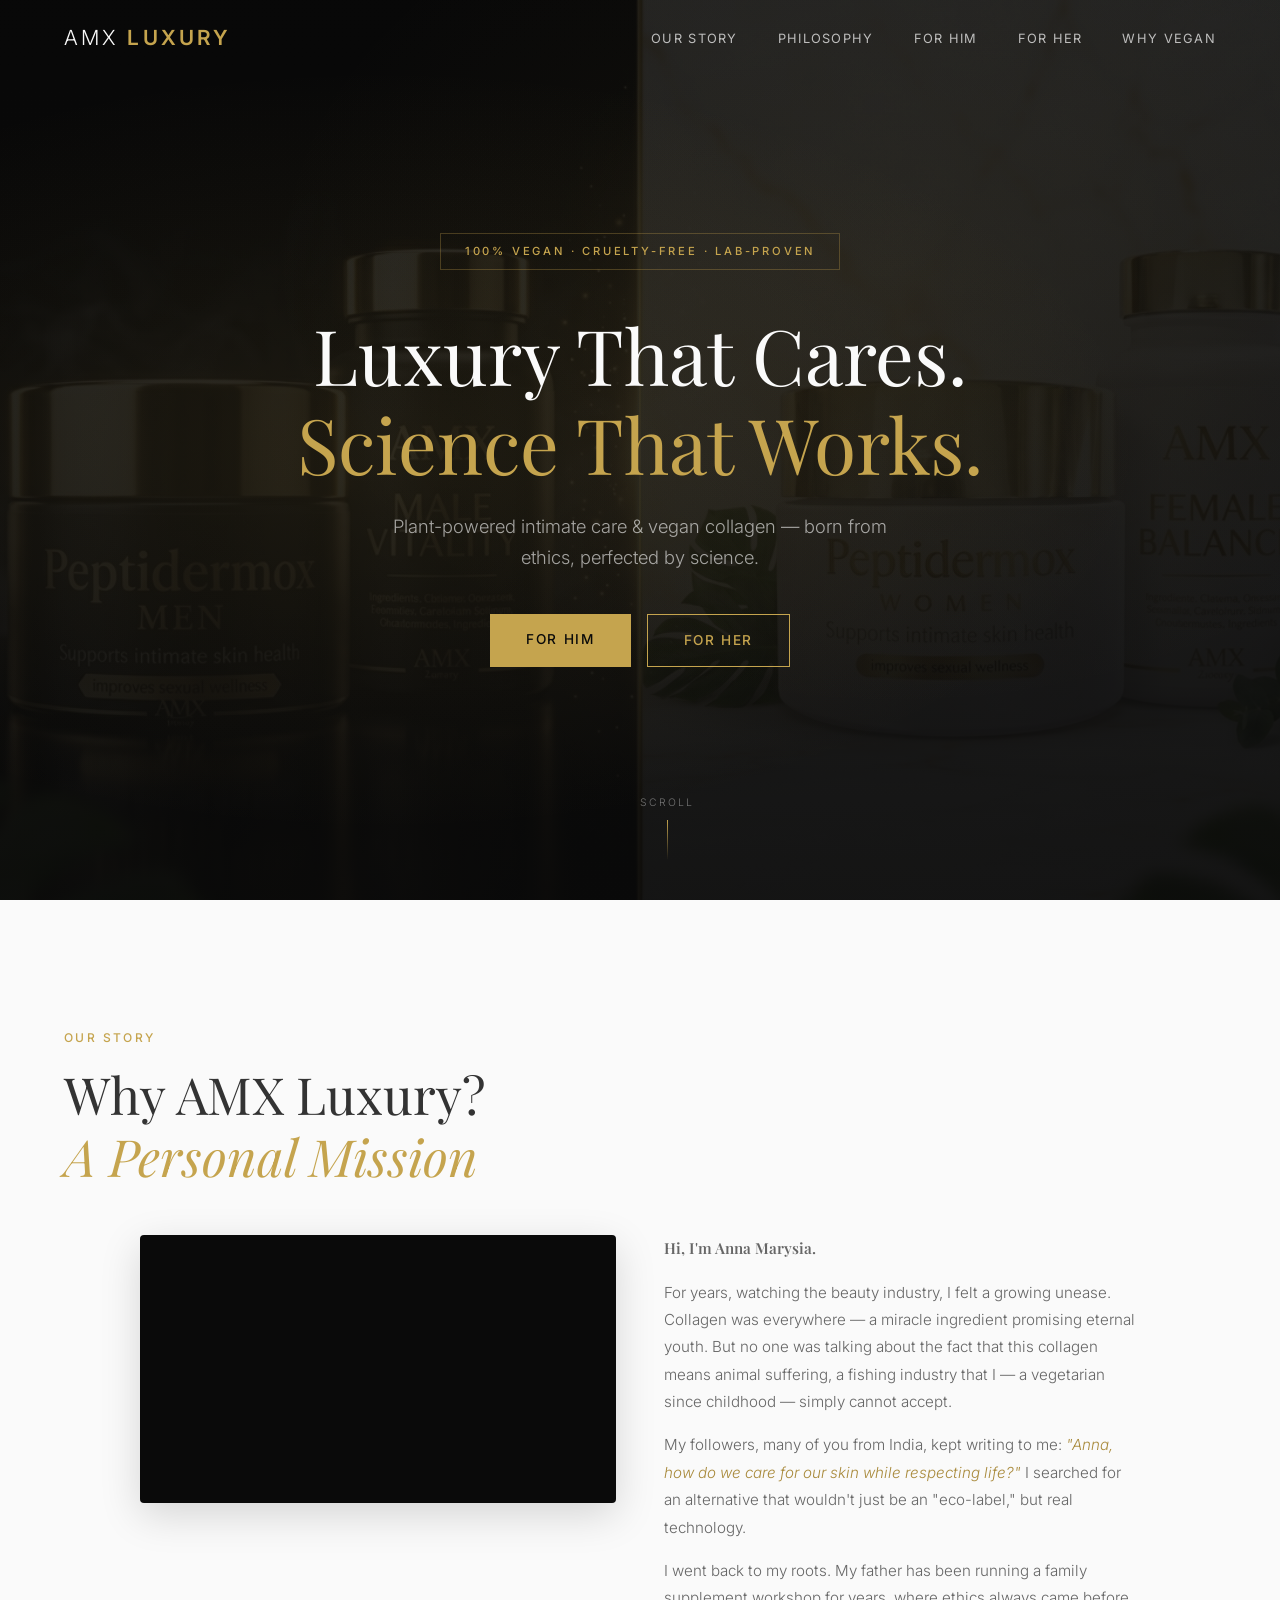
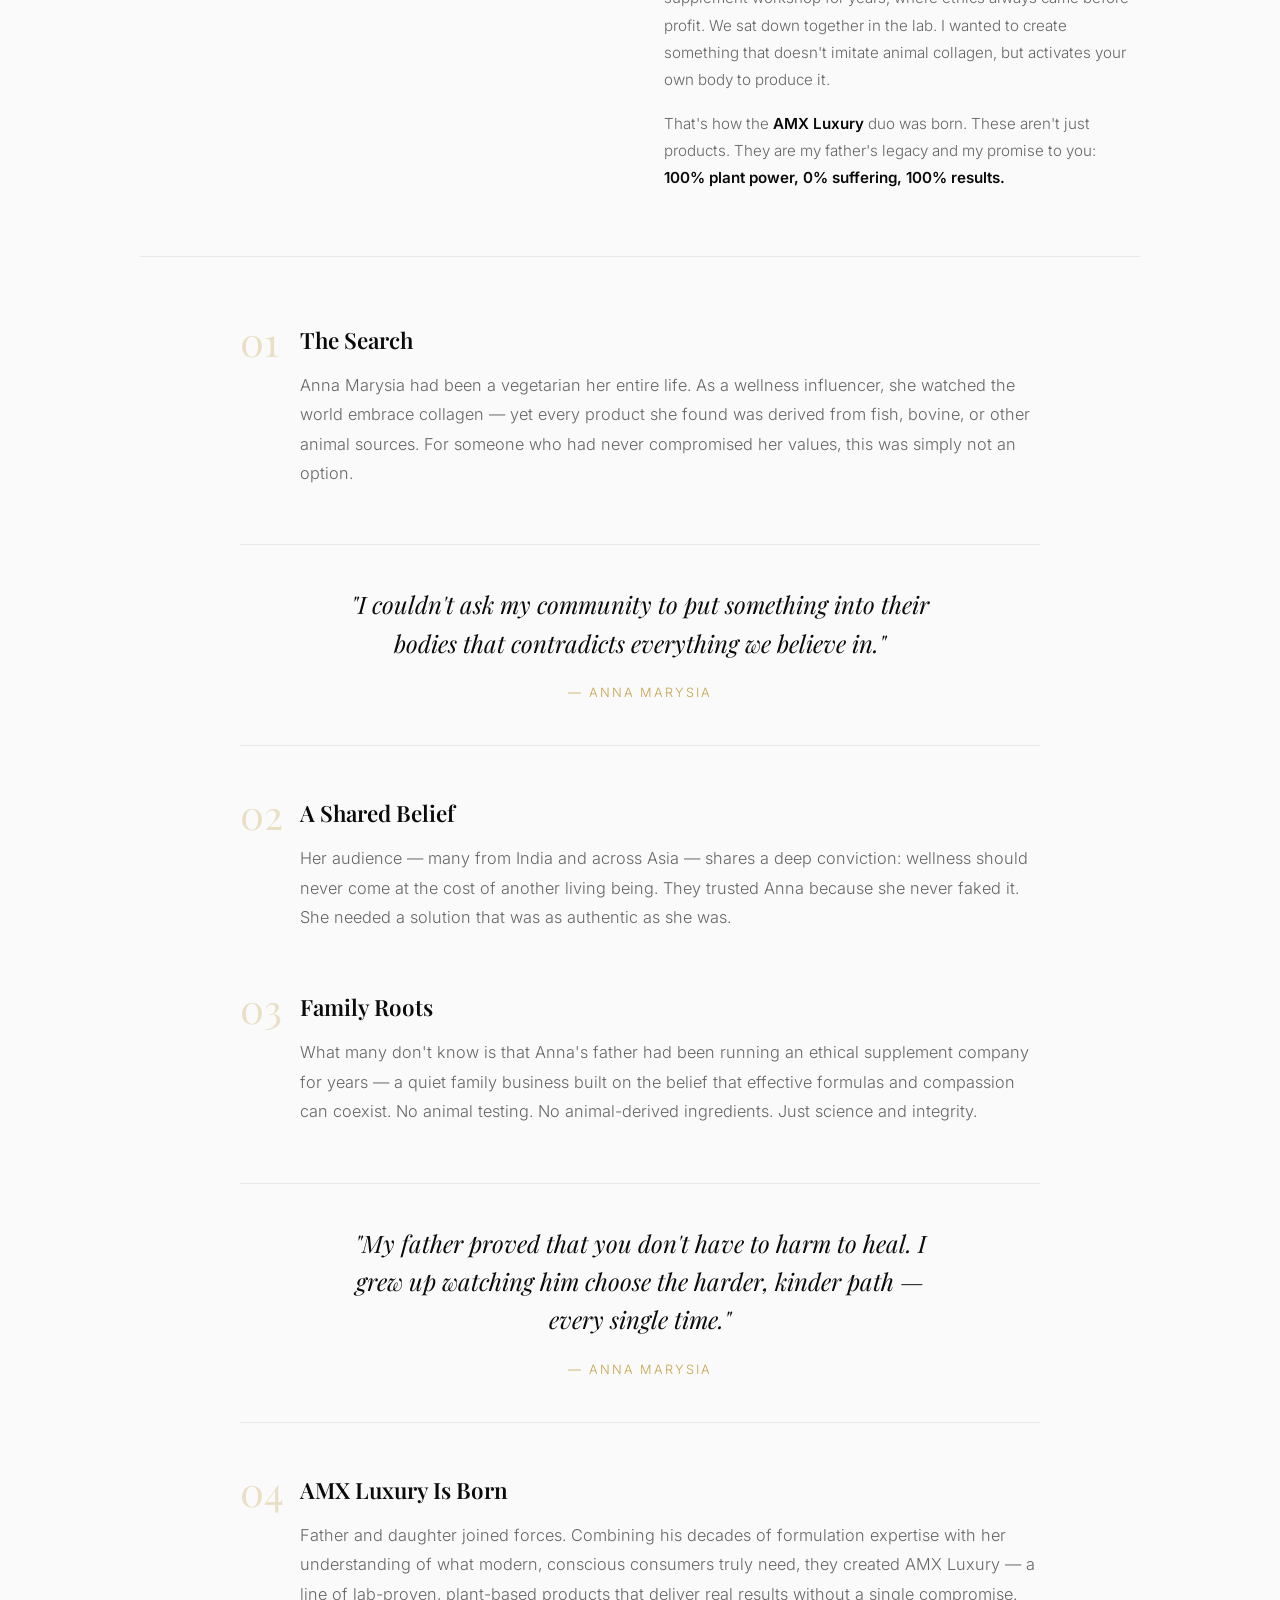
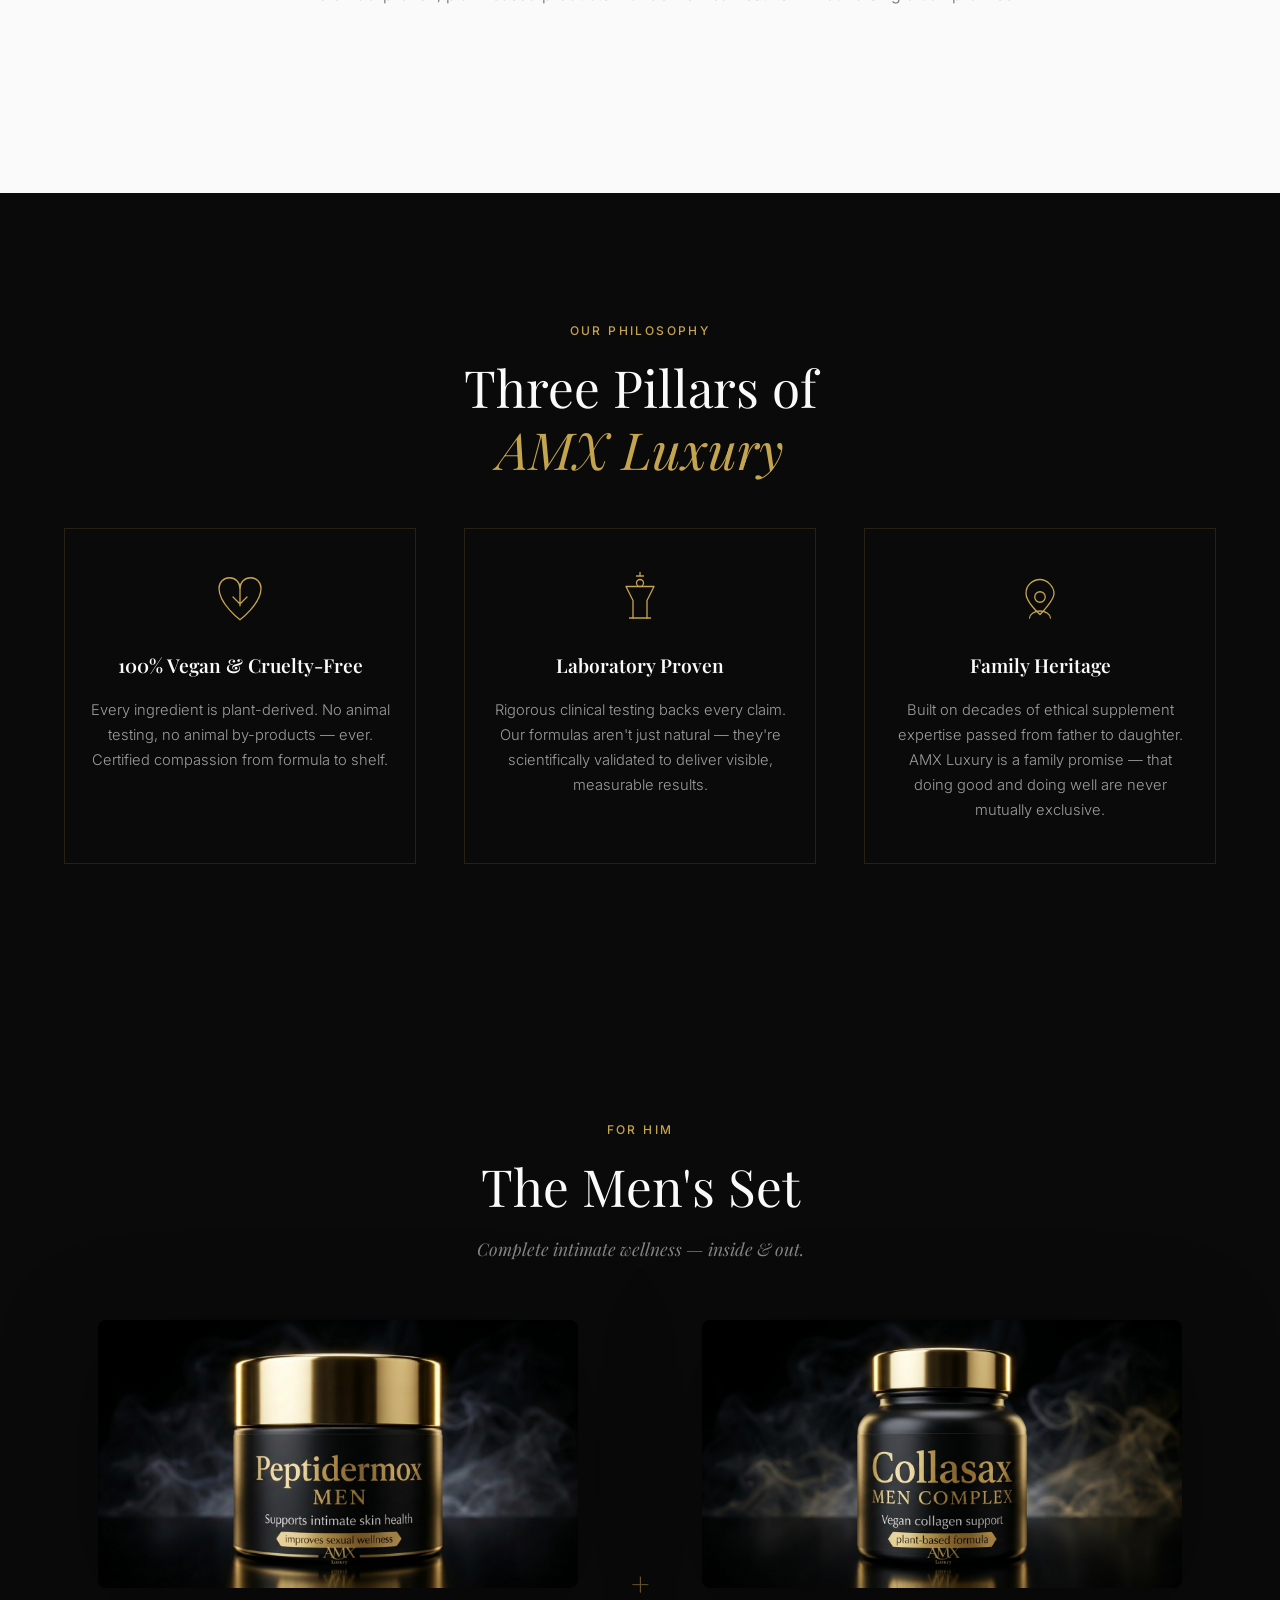
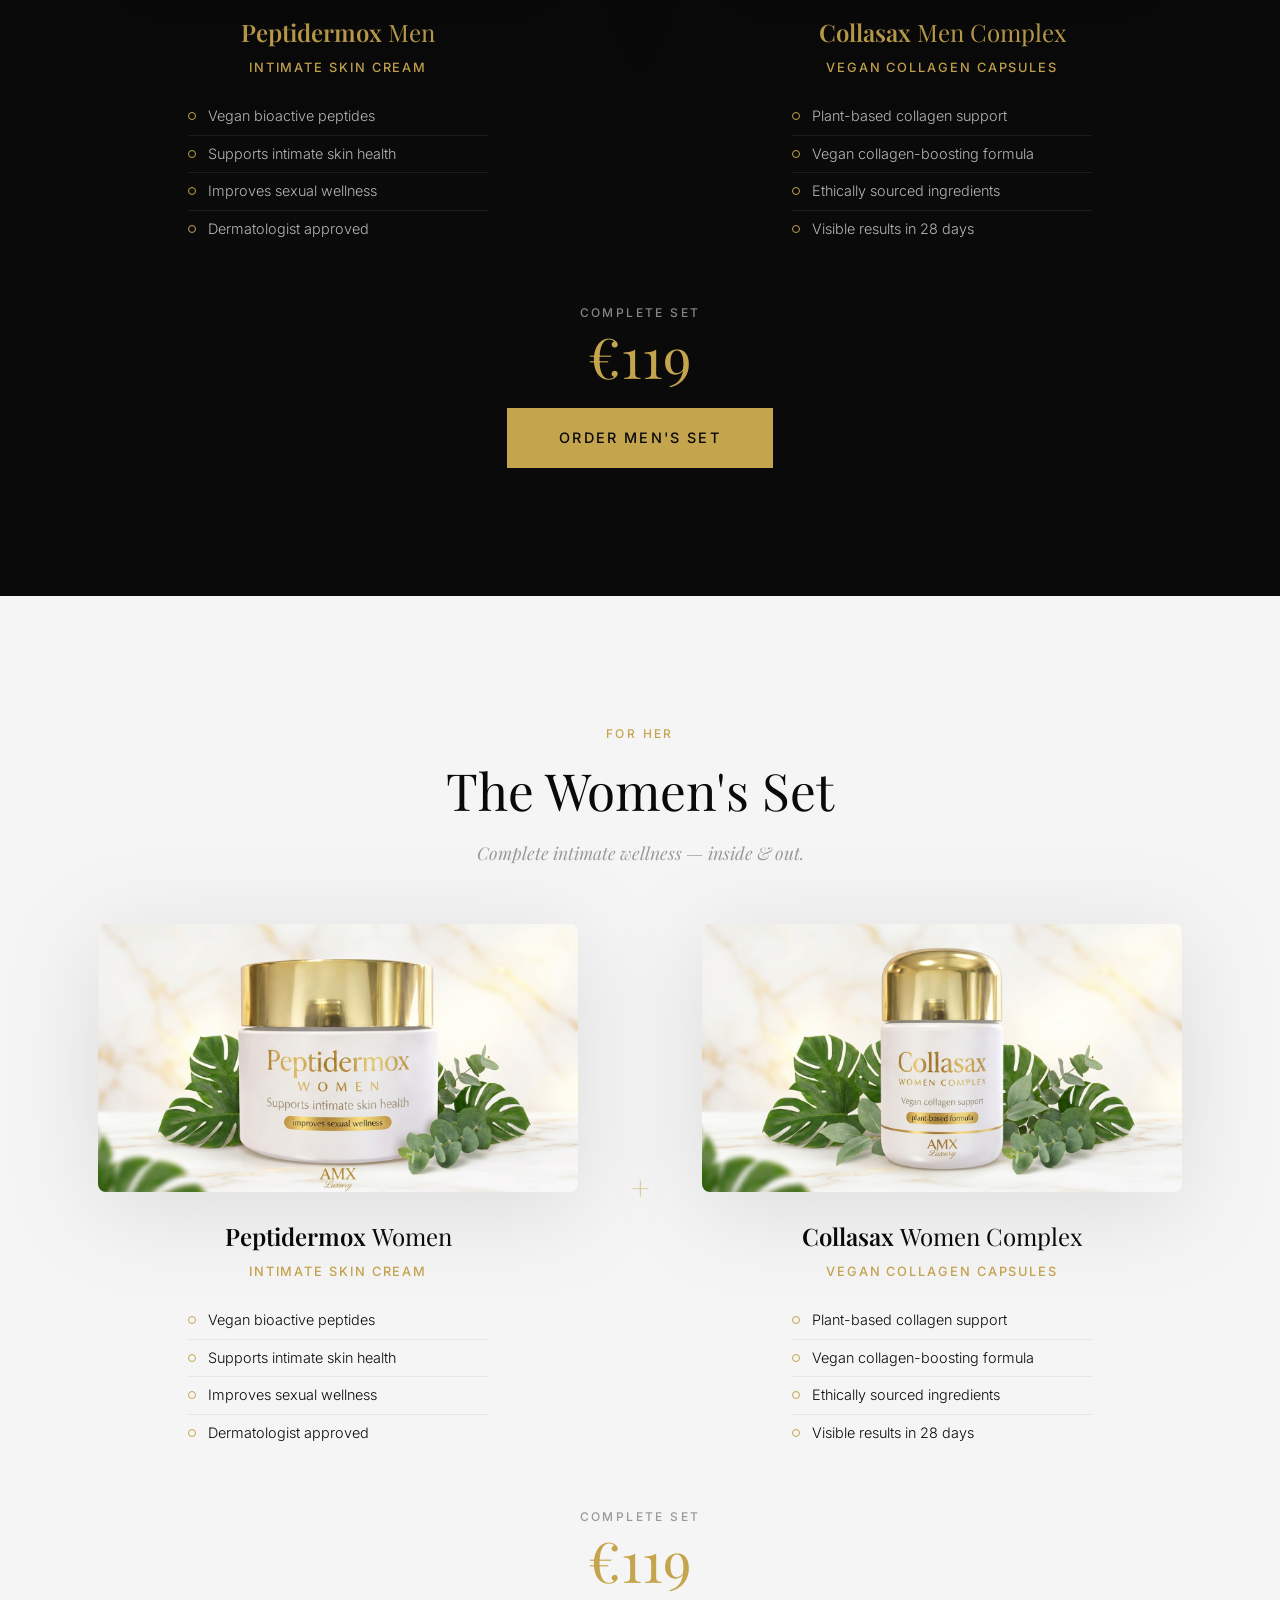
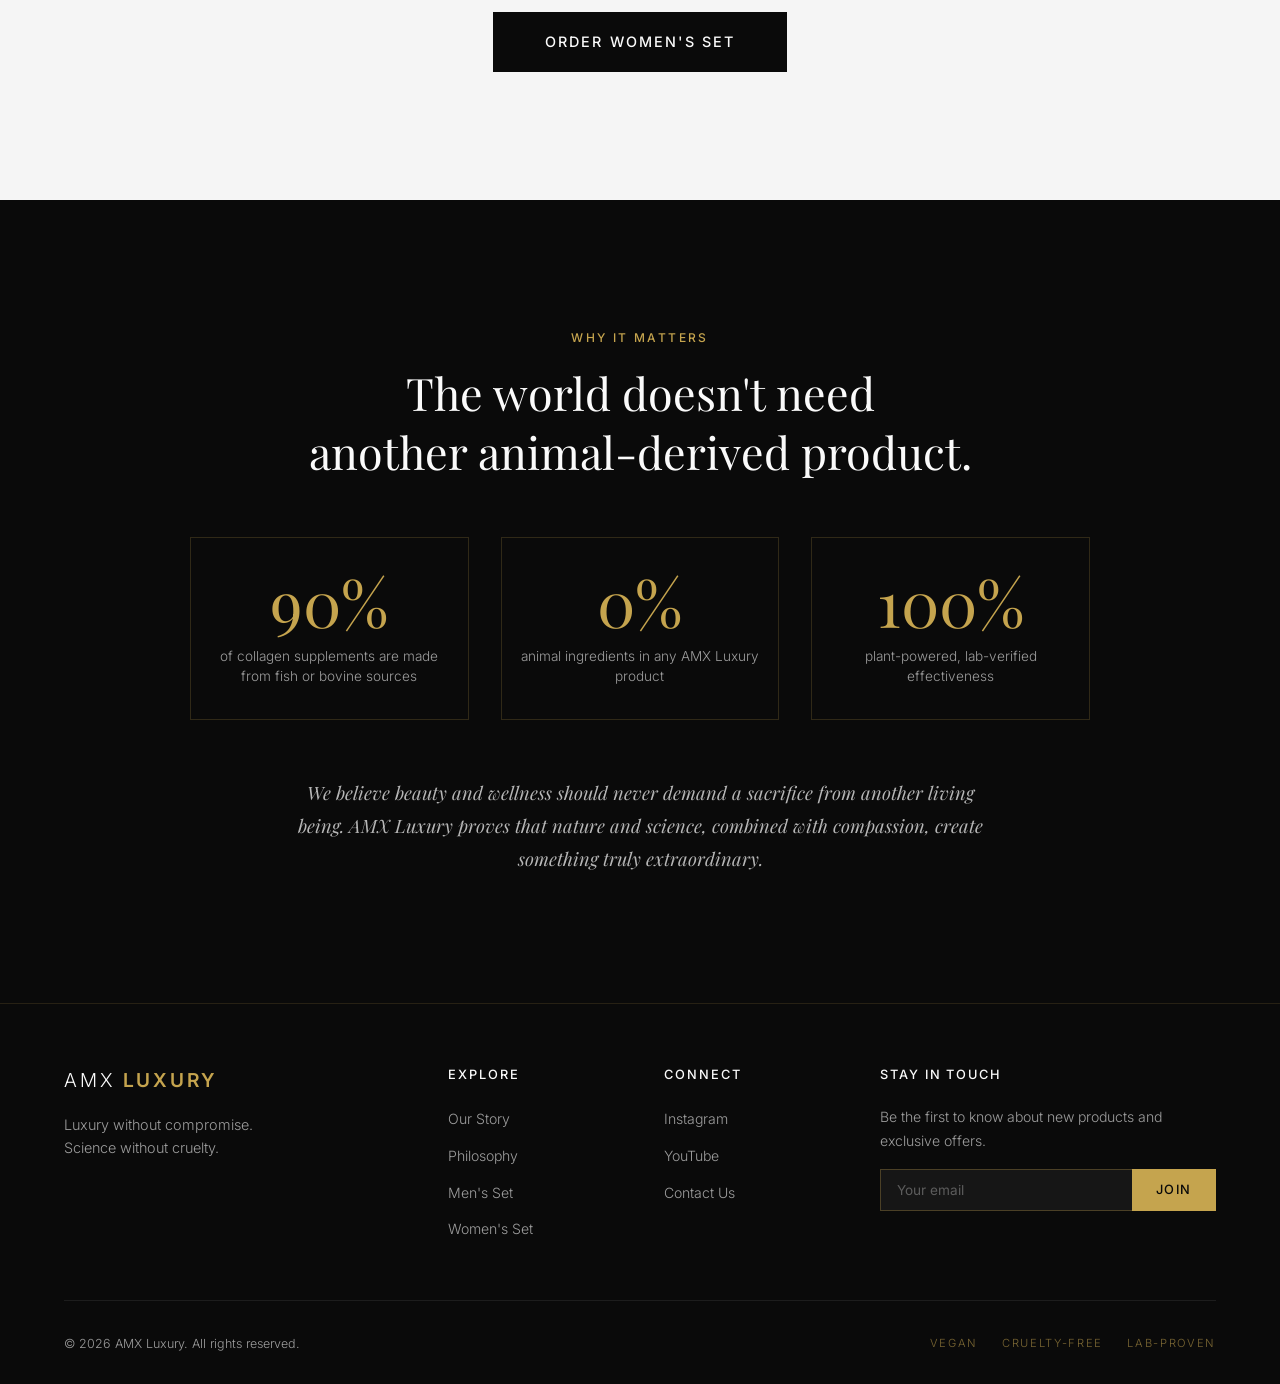
==== index.html @ f2a1d7af "Optimize OG image and favicon for social previews - OG image: resized to exact 1200x630, compressed " ====
<!DOCTYPE html>
<html lang="en">
<head>
  <meta charset="UTF-8">
  <meta name="viewport" content="width=device-width, initial-scale=1.0">
  <title>AMX Luxury — Vegan Wellness, Proven by Science</title>
  <meta name="description" content="AMX Luxury: lab-proven vegan skincare and supplements. Peptidermax cream and CollanActive Q28 Complex — luxury without compromise.">

  <!-- Favicon -->
  <link rel="icon" type="image/png" sizes="32x32" href="images/favicon-32.png">
  <link rel="icon" type="image/png" sizes="180x180" href="images/favicon.png">
  <link rel="apple-touch-icon" sizes="180x180" href="images/favicon.png">

  <!-- Open Graph (Facebook, LinkedIn, WhatsApp, Messenger, etc.) -->
  <meta property="og:type" content="website">
  <meta property="og:title" content="AMX Luxury — Vegan Wellness, Proven by Science">
  <meta property="og:description" content="100% plant-powered skincare &amp; supplements. Peptidermax cream and CollanActive Q28 Complex — born from ethics, perfected by science. 0% animal suffering, 100% results.">
  <meta property="og:image" content="https://science108.github.io/amx_luxury/images/og-image.jpg">
  <meta property="og:image:type" content="image/jpeg">
  <meta property="og:image:width" content="1200">
  <meta property="og:image:height" content="630">
  <meta property="og:url" content="https://science108.github.io/amx_luxury/">
  <meta property="og:site_name" content="AMX Luxury">

  <!-- Twitter Card -->
  <meta name="twitter:card" content="summary_large_image">
  <meta name="twitter:title" content="AMX Luxury — Vegan Wellness, Proven by Science">
  <meta name="twitter:description" content="100% plant-powered skincare &amp; supplements. Born from ethics, perfected by science.">
  <meta name="twitter:image" content="https://science108.github.io/amx_luxury/images/og-image.jpg">

  <link rel="preconnect" href="https://fonts.googleapis.com">
  <link rel="preconnect" href="https://fonts.gstatic.com" crossorigin>
  <link href="https://fonts.googleapis.com/css2?family=Playfair+Display:ital,wght@0,400;0,600;0,700;1,400;1,600&family=Inter:wght@300;400;500;600&display=swap" rel="stylesheet">
  <link rel="stylesheet" href="css/style.css">
  <link rel="stylesheet" href="css/animations.css">
</head>
<body>

  <!-- ========== NAVIGATION ========== -->
  <nav class="nav" id="nav">
    <div class="nav__inner">
      <a href="#hero" class="nav__logo">AMX <span>Luxury</span></a>
      <button class="nav__toggle" id="navToggle" aria-label="Toggle menu">
        <span></span><span></span><span></span>
      </button>
      <ul class="nav__links" id="navLinks">
        <li><a href="#story">Our Story</a></li>
        <li><a href="#values">Philosophy</a></li>
        <li><a href="#men">For Him</a></li>
        <li><a href="#women">For Her</a></li>
        <li><a href="#vegan">Why Vegan</a></li>
      </ul>
    </div>
  </nav>

  <!-- ========== HERO ========== -->
  <section class="hero" id="hero">
    <div class="hero__bg">
      <img src="images/hero-banner.png" alt="AMX Luxury product sets — For Him and For Her" class="hero__bg-img">
    </div>
    <div class="hero__content reveal">
      <div class="hero__badge">100% Vegan &middot; Cruelty-Free &middot; Lab-Proven</div>
      <h1 class="hero__title">
        <span class="hero__title-line">Luxury That Cares.</span>
        <span class="hero__title-line">Science That Works.</span>
      </h1>
      <p class="hero__subtitle">Plant-powered intimate care &amp; vegan collagen — born from ethics, perfected by science.</p>
      <div class="hero__cta-group">
        <a href="#men" class="btn btn--gold">For Him</a>
        <a href="#women" class="btn btn--outline">For Her</a>
      </div>
    </div>
    <div class="hero__scroll">
      <span>Scroll</span>
      <div class="hero__scroll-line"></div>
    </div>
  </section>

  <!-- ========== STORY ========== -->
  <section class="story" id="story">
    <div class="container">
      <div class="section-label reveal">Our Story</div>
      <h2 class="section-title reveal">Why AMX Luxury?<br><em>A Personal Mission</em></h2>

      <!-- Video + Intro -->
      <div class="story__intro reveal">
        <div class="story__video">
          <div class="story__video-wrapper">
            <iframe
              src="https://www.youtube.com/embed/h8e0dtR2c5E"
              title="Anna Marysia — Why AMX Luxury"
              frameborder="0"
              allow="accelerometer; autoplay; clipboard-write; encrypted-media; gyroscope; picture-in-picture"
              allowfullscreen
            ></iframe>
          </div>
        </div>
        <div class="story__intro-text">
          <p class="story__greeting">Hi, I'm Anna Marysia.</p>
          <p>For years, watching the beauty industry, I felt a growing unease. Collagen was everywhere &mdash; a miracle ingredient promising eternal youth. But no one was talking about the fact that this collagen means animal suffering, a fishing industry that I &mdash; a vegetarian since childhood &mdash; simply cannot accept.</p>
          <p>My followers, many of you from India, kept writing to me: <em>"Anna, how do we care for our skin while respecting life?"</em> I searched for an alternative that wouldn't just be an "eco-label," but real technology.</p>
          <p>I went back to my roots. My father has been running a family supplement workshop for years, where ethics always came before profit. We sat down together in the lab. I wanted to create something that doesn't imitate animal collagen, but activates your own body to produce it.</p>
          <p>That's how the <strong>AMX Luxury</strong> duo was born. These aren't just products. They are my father's legacy and my promise to you: <strong>100% plant power, 0% suffering, 100% results.</strong></p>
        </div>
      </div>

      <!-- Chapters -->
      <div class="story__grid">
        <div class="story__chapter reveal">
          <span class="story__number">01</span>
          <h3>The Search</h3>
          <p>Anna Marysia had been a vegetarian her entire life. As a wellness influencer, she watched the world embrace collagen &mdash; yet every product she found was derived from fish, bovine, or other animal sources. For someone who had never compromised her values, this was simply not an option.</p>
        </div>

        <div class="story__quote reveal">
          <blockquote>"I couldn't ask my community to put something into their bodies that contradicts everything we believe in."</blockquote>
          <cite>&mdash; Anna Marysia</cite>
        </div>

        <div class="story__chapter reveal">
          <span class="story__number">02</span>
          <h3>A Shared Belief</h3>
          <p>Her audience &mdash; many from India and across Asia &mdash; shares a deep conviction: wellness should never come at the cost of another living being. They trusted Anna because she never faked it. She needed a solution that was as authentic as she was.</p>
        </div>

        <div class="story__chapter reveal">
          <span class="story__number">03</span>
          <h3>Family Roots</h3>
          <p>What many don't know is that Anna's father had been running an ethical supplement company for years &mdash; a quiet family business built on the belief that effective formulas and compassion can coexist. No animal testing. No animal-derived ingredients. Just science and integrity.</p>
        </div>

        <div class="story__quote reveal">
          <blockquote>"My father proved that you don't have to harm to heal. I grew up watching him choose the harder, kinder path &mdash; every single time."</blockquote>
          <cite>&mdash; Anna Marysia</cite>
        </div>

        <div class="story__chapter reveal">
          <span class="story__number">04</span>
          <h3>AMX Luxury Is Born</h3>
          <p>Father and daughter joined forces. Combining his decades of formulation expertise with her understanding of what modern, conscious consumers truly need, they created AMX Luxury &mdash; a line of lab-proven, plant-based products that deliver real results without a single compromise.</p>
        </div>
      </div>
    </div>
  </section>

  <!-- ========== VALUES ========== -->
  <section class="values" id="values">
    <div class="container">
      <div class="section-label reveal">Our Philosophy</div>
      <h2 class="section-title reveal">Three Pillars of<br><em>AMX Luxury</em></h2>

      <div class="values__grid">
        <div class="values__card reveal">
          <div class="values__icon">
            <svg viewBox="0 0 64 64" fill="none" stroke="currentColor" stroke-width="1.5" stroke-linecap="round" stroke-linejoin="round">
              <path d="M32 58S8 40 8 22a12 12 0 0 1 24 0 12 12 0 0 1 24 0c0 18-24 36-24 36Z"/>
              <path d="M32 22v20M24 32l8 8 8-8"/>
            </svg>
          </div>
          <h3>100% Vegan &amp; Cruelty-Free</h3>
          <p>Every ingredient is plant-derived. No animal testing, no animal by-products — ever. Certified compassion from formula to shelf.</p>
        </div>

        <div class="values__card reveal">
          <div class="values__icon">
            <svg viewBox="0 0 64 64" fill="none" stroke="currentColor" stroke-width="1.5" stroke-linecap="round" stroke-linejoin="round">
              <path d="M24 56V36l-8-16h32l-8 16v20"/>
              <path d="M20 56h24"/>
              <circle cx="32" cy="16" r="4"/>
              <path d="M28 8h8M32 4v4"/>
            </svg>
          </div>
          <h3>Laboratory Proven</h3>
          <p>Rigorous clinical testing backs every claim. Our formulas aren't just natural — they're scientifically validated to deliver visible, measurable results.</p>
        </div>

        <div class="values__card reveal">
          <div class="values__icon">
            <svg viewBox="0 0 64 64" fill="none" stroke="currentColor" stroke-width="1.5" stroke-linecap="round" stroke-linejoin="round">
              <path d="M32 12c-8 0-16 6-16 16s16 24 16 24 16-16 16-24-8-16-16-16Z"/>
              <path d="M20 56c0-4 5.4-8 12-8s12 4 12 8"/>
              <circle cx="32" cy="32" r="6"/>
            </svg>
          </div>
          <h3>Family Heritage</h3>
          <p>Built on decades of ethical supplement expertise passed from father to daughter. AMX Luxury is a family promise — that doing good and doing well are never mutually exclusive.</p>
        </div>
      </div>
    </div>
  </section>

  <!-- ========== MEN'S SET ========== -->
  <section class="set set--dark" id="men">
    <div class="container">
      <div class="set__header reveal">
        <div class="section-label">For Him</div>
        <h2 class="section-title">The Men's Set</h2>
        <p class="set__subtitle">Complete intimate wellness — inside &amp; out.</p>
      </div>

      <div class="set__products">
        <div class="set__product reveal">
          <div class="set__product-image">
            <img src="images/peptidermox-men.png" alt="Peptidermox Men — black luxury cream jar" loading="lazy">
          </div>
          <div class="set__product-info">
            <h3>Peptidermox <span>Men</span></h3>
            <p class="set__product-type">Intimate Skin Cream</p>
            <ul>
              <li>Vegan bioactive peptides</li>
              <li>Supports intimate skin health</li>
              <li>Improves sexual wellness</li>
              <li>Dermatologist approved</li>
            </ul>
          </div>
        </div>

        <div class="set__divider reveal">
          <span>+</span>
        </div>

        <div class="set__product reveal">
          <div class="set__product-image">
            <img src="images/collasax-men.png" alt="Collasax Men Complex — black supplement bottle" loading="lazy">
          </div>
          <div class="set__product-info">
            <h3>Collasax <span>Men Complex</span></h3>
            <p class="set__product-type">Vegan Collagen Capsules</p>
            <ul>
              <li>Plant-based collagen support</li>
              <li>Vegan collagen-boosting formula</li>
              <li>Ethically sourced ingredients</li>
              <li>Visible results in 28 days</li>
            </ul>
          </div>
        </div>
      </div>

      <div class="set__cta reveal">
        <div class="set__price">
          <span class="set__price-label">Complete Set</span>
          <span class="set__price-amount">&euro;119</span>
        </div>
        <a href="#" class="btn btn--gold btn--lg">Order Men's Set</a>
      </div>
    </div>
  </section>

  <!-- ========== WOMEN'S SET ========== -->
  <section class="set set--light" id="women">
    <div class="container">
      <div class="set__header reveal">
        <div class="section-label">For Her</div>
        <h2 class="section-title section-title--dark">The Women's Set</h2>
        <p class="set__subtitle">Complete intimate wellness — inside &amp; out.</p>
      </div>

      <div class="set__products">
        <div class="set__product reveal">
          <div class="set__product-image">
            <img src="images/peptidermox-women.png" alt="Peptidermox Women — white luxury cream jar" loading="lazy">
          </div>
          <div class="set__product-info">
            <h3>Peptidermox <span>Women</span></h3>
            <p class="set__product-type">Intimate Skin Cream</p>
            <ul>
              <li>Vegan bioactive peptides</li>
              <li>Supports intimate skin health</li>
              <li>Improves sexual wellness</li>
              <li>Dermatologist approved</li>
            </ul>
          </div>
        </div>

        <div class="set__divider reveal">
          <span>+</span>
        </div>

        <div class="set__product reveal">
          <div class="set__product-image">
            <img src="images/collasax-women.png" alt="Collasax Women Complex — white supplement bottle" loading="lazy">
          </div>
          <div class="set__product-info">
            <h3>Collasax <span>Women Complex</span></h3>
            <p class="set__product-type">Vegan Collagen Capsules</p>
            <ul>
              <li>Plant-based collagen support</li>
              <li>Vegan collagen-boosting formula</li>
              <li>Ethically sourced ingredients</li>
              <li>Visible results in 28 days</li>
            </ul>
          </div>
        </div>
      </div>

      <div class="set__cta reveal">
        <div class="set__price set__price--dark">
          <span class="set__price-label">Complete Set</span>
          <span class="set__price-amount">&euro;119</span>
        </div>
        <a href="#" class="btn btn--dark btn--lg">Order Women's Set</a>
      </div>
    </div>
  </section>

  <!-- ========== WHY VEGAN ========== -->
  <section class="vegan" id="vegan">
    <div class="container">
      <div class="vegan__content reveal">
        <div class="section-label">Why It Matters</div>
        <h2 class="vegan__title">The world doesn't need<br>another animal-derived product.</h2>
        <div class="vegan__stats">
          <div class="vegan__stat">
            <span class="vegan__stat-number">90%</span>
            <span class="vegan__stat-label">of collagen supplements are made from fish or bovine sources</span>
          </div>
          <div class="vegan__stat">
            <span class="vegan__stat-number">0%</span>
            <span class="vegan__stat-label">animal ingredients in any AMX Luxury product</span>
          </div>
          <div class="vegan__stat">
            <span class="vegan__stat-number">100%</span>
            <span class="vegan__stat-label">plant-powered, lab-verified effectiveness</span>
          </div>
        </div>
        <p class="vegan__statement">We believe beauty and wellness should never demand a sacrifice from another living being. AMX Luxury proves that nature and science, combined with compassion, create something truly extraordinary.</p>
      </div>
    </div>
  </section>

  <!-- ========== FOOTER ========== -->
  <footer class="footer" id="footer">
    <div class="container">
      <div class="footer__grid">
        <div class="footer__brand">
          <a href="#hero" class="footer__logo">AMX <span>Luxury</span></a>
          <p>Luxury without compromise.<br>Science without cruelty.</p>
        </div>

        <div class="footer__links">
          <h4>Explore</h4>
          <ul>
            <li><a href="#story">Our Story</a></li>
            <li><a href="#values">Philosophy</a></li>
            <li><a href="#men">Men's Set</a></li>
            <li><a href="#women">Women's Set</a></li>
          </ul>
        </div>

        <div class="footer__links">
          <h4>Connect</h4>
          <ul>
            <li><a href="#">Instagram</a></li>
            <li><a href="#">YouTube</a></li>
            <li><a href="#">Contact Us</a></li>
          </ul>
        </div>

        <div class="footer__newsletter">
          <h4>Stay in Touch</h4>
          <p>Be the first to know about new products and exclusive offers.</p>
          <form class="footer__form" onsubmit="return false;">
            <input type="email" placeholder="Your email" aria-label="Email address" required>
            <button type="submit" class="btn btn--gold btn--sm">Join</button>
          </form>
        </div>
      </div>

      <div class="footer__bottom">
        <p>&copy; 2026 AMX Luxury. All rights reserved.</p>
        <div class="footer__badges">
          <span>Vegan</span>
          <span>Cruelty-Free</span>
          <span>Lab-Proven</span>
        </div>
      </div>
    </div>
  </footer>

  <script src="js/main.js"></script>
</body>
</html>
---- css/style.css ----
/* ============================================================
   AMX Luxury — Design System & Layout
   ============================================================ */

/* ---------- Custom Properties ---------- */
:root {
  --black: #0A0A0A;
  --white: #FAFAFA;
  --gold: #C5A44E;
  --gold-light: #D4AF37;
  --gold-dark: #A8893A;
  --gray-100: #F5F5F5;
  --gray-200: #E8E8E8;
  --gray-400: #999;
  --gray-600: #666;
  --gray-800: #333;

  --font-serif: 'Playfair Display', Georgia, serif;
  --font-sans: 'Inter', -apple-system, BlinkMacSystemFont, sans-serif;

  --container: 1200px;
  --gutter: 24px;
  --section-pad: clamp(80px, 10vw, 140px);

  --ease-out: cubic-bezier(0.25, 0.46, 0.45, 0.94);
  --ease-smooth: cubic-bezier(0.22, 1, 0.36, 1);
}

/* ---------- Reset ---------- */
*, *::before, *::after { margin: 0; padding: 0; box-sizing: border-box; }
html { scroll-behavior: smooth; -webkit-font-smoothing: antialiased; }
body {
  font-family: var(--font-sans);
  font-weight: 300;
  line-height: 1.7;
  color: var(--gray-800);
  background: var(--white);
  overflow-x: hidden;
}
img { max-width: 100%; height: auto; display: block; }
a { color: inherit; text-decoration: none; }
ul { list-style: none; }
button { cursor: pointer; border: none; background: none; font: inherit; }

/* ---------- Utility ---------- */
.container {
  width: 100%;
  max-width: var(--container);
  margin: 0 auto;
  padding: 0 var(--gutter);
}

.section-label {
  font-family: var(--font-sans);
  font-weight: 500;
  font-size: 0.75rem;
  letter-spacing: 0.2em;
  text-transform: uppercase;
  color: var(--gold);
  margin-bottom: 1rem;
}

.section-title {
  font-family: var(--font-serif);
  font-weight: 400;
  font-size: clamp(2rem, 4vw, 3.2rem);
  line-height: 1.2;
  margin-bottom: 3rem;
}
.section-title em {
  font-style: italic;
  color: var(--gold);
}

/* ---------- Buttons ---------- */
.btn {
  display: inline-block;
  padding: 14px 36px;
  font-family: var(--font-sans);
  font-weight: 500;
  font-size: 0.85rem;
  letter-spacing: 0.12em;
  text-transform: uppercase;
  border-radius: 0;
  transition: all 0.4s var(--ease-out);
}

.btn--gold {
  background: var(--gold);
  color: var(--black);
}
.btn--gold:hover {
  background: var(--gold-light);
  box-shadow: 0 4px 24px rgba(197, 164, 78, 0.35);
}

.btn--outline {
  border: 1px solid var(--gold);
  color: var(--gold);
}
.btn--outline:hover {
  background: var(--gold);
  color: var(--black);
}

.btn--dark {
  background: var(--black);
  color: var(--white);
}
.btn--dark:hover {
  background: var(--gray-800);
  box-shadow: 0 4px 24px rgba(0, 0, 0, 0.25);
}

.btn--sm {
  padding: 10px 24px;
  font-size: 0.8rem;
}

/* ============================================================
   NAVIGATION
   ============================================================ */
.nav {
  position: fixed;
  top: 0;
  left: 0;
  width: 100%;
  z-index: 1000;
  padding: 20px 0;
  transition: all 0.4s var(--ease-out);
}
.nav--scrolled {
  background: rgba(10, 10, 10, 0.95);
  backdrop-filter: blur(12px);
  padding: 14px 0;
}

.nav__inner {
  max-width: var(--container);
  margin: 0 auto;
  padding: 0 var(--gutter);
  display: flex;
  align-items: center;
  justify-content: space-between;
}

.nav__logo {
  font-family: var(--font-sans);
  font-weight: 300;
  font-size: 1.3rem;
  letter-spacing: 0.15em;
  text-transform: uppercase;
  color: var(--white);
}
.nav__logo span {
  font-weight: 600;
  color: var(--gold);
}

.nav__links {
  display: flex;
  gap: 2.5rem;
}
.nav__links a {
  font-size: 0.8rem;
  font-weight: 400;
  letter-spacing: 0.1em;
  text-transform: uppercase;
  color: rgba(255, 255, 255, 0.7);
  position: relative;
  transition: color 0.3s;
}
.nav__links a::after {
  content: '';
  position: absolute;
  bottom: -4px;
  left: 0;
  width: 0;
  height: 1px;
  background: var(--gold);
  transition: width 0.4s var(--ease-smooth);
}
.nav__links a:hover {
  color: var(--white);
}
.nav__links a:hover::after {
  width: 100%;
}

.nav__toggle {
  display: none;
  flex-direction: column;
  gap: 5px;
  width: 28px;
}
.nav__toggle span {
  display: block;
  height: 1.5px;
  background: var(--white);
  transition: all 0.3s var(--ease-out);
  transform-origin: center;
}

/* ============================================================
   HERO
   ============================================================ */
.hero {
  position: relative;
  min-height: 100vh;
  display: flex;
  align-items: center;
  justify-content: center;
  text-align: center;
  background: var(--black);
  overflow: hidden;
}

.hero__bg {
  position: absolute;
  inset: 0;
  overflow: hidden;
}

.hero__bg-img {
  width: 100%;
  height: 100%;
  object-fit: cover;
  object-position: center;
  opacity: 0.25;
  filter: brightness(0.6) saturate(0.8);
}

.hero__bg::after {
  content: '';
  position: absolute;
  inset: 0;
  background:
    radial-gradient(ellipse at 30% 50%, rgba(197, 164, 78, 0.1) 0%, transparent 60%),
    radial-gradient(ellipse at 70% 30%, rgba(197, 164, 78, 0.06) 0%, transparent 50%),
    linear-gradient(to bottom, rgba(10, 10, 10, 0.3) 0%, rgba(10, 10, 10, 0.7) 100%);
}

.hero__content {
  position: relative;
  z-index: 2;
  padding: 0 var(--gutter);
}

.hero__badge {
  display: inline-block;
  font-size: 0.7rem;
  font-weight: 500;
  letter-spacing: 0.25em;
  text-transform: uppercase;
  color: var(--gold);
  border: 1px solid rgba(197, 164, 78, 0.3);
  padding: 8px 24px;
  margin-bottom: 2.5rem;
}

.hero__title {
  font-family: var(--font-serif);
  font-weight: 400;
  font-size: clamp(2.4rem, 6vw, 5rem);
  line-height: 1.15;
  color: var(--white);
  margin-bottom: 1.5rem;
}
.hero__title-line {
  display: block;
}
.hero__title-line:last-child {
  color: var(--gold);
}

.hero__subtitle {
  font-size: clamp(1rem, 1.5vw, 1.15rem);
  color: rgba(255, 255, 255, 0.6);
  max-width: 520px;
  margin: 0 auto 2.5rem;
}

.hero__cta-group {
  display: flex;
  gap: 1rem;
  justify-content: center;
  flex-wrap: wrap;
}

.hero__scroll {
  position: absolute;
  bottom: 40px;
  left: 50%;
  transform: translateX(-50%);
  display: flex;
  flex-direction: column;
  align-items: center;
  gap: 8px;
  color: rgba(255, 255, 255, 0.4);
  font-size: 0.65rem;
  letter-spacing: 0.2em;
  text-transform: uppercase;
}
.hero__scroll-line {
  width: 1px;
  height: 40px;
  background: linear-gradient(to bottom, var(--gold), transparent);
  animation: scrollPulse 2s ease-in-out infinite;
}

@keyframes scrollPulse {
  0%, 100% { opacity: 0.3; transform: scaleY(0.6); }
  50% { opacity: 1; transform: scaleY(1); }
}

/* ============================================================
   STORY
   ============================================================ */
.story {
  padding: var(--section-pad) 0;
  background: var(--white);
}

/* -- Video + Intro block -- */
.story__intro {
  display: grid;
  grid-template-columns: 1fr 1fr;
  gap: 3rem;
  align-items: start;
  max-width: 1000px;
  margin: 0 auto 4rem;
  padding-bottom: 4rem;
  border-bottom: 1px solid var(--gray-200);
}

.story__video {
  width: 100%;
}

.story__video-wrapper {
  position: relative;
  width: 100%;
  padding-bottom: 56.25%;
  height: 0;
  background: var(--black);
  overflow: hidden;
  border-radius: 4px;
  box-shadow: 0 12px 40px rgba(0, 0, 0, 0.15);
}
.story__video-wrapper iframe {
  position: absolute;
  top: 0;
  left: 0;
  width: 100%;
  height: 100%;
  border: 0;
}

.story__greeting {
  font-family: var(--font-serif);
  font-size: 1.5rem;
  font-weight: 600;
  color: var(--black);
  margin-bottom: 1rem;
}

.story__intro-text p {
  color: var(--gray-600);
  font-size: 0.95rem;
  line-height: 1.8;
  margin-bottom: 1rem;
}
.story__intro-text p:last-child {
  margin-bottom: 0;
}
.story__intro-text em {
  color: var(--gold-dark);
  font-style: italic;
}
.story__intro-text strong {
  color: var(--black);
  font-weight: 600;
}

/* -- Chapters -- */
.story__grid {
  max-width: 800px;
  margin: 0 auto;
}

.story__chapter {
  margin-bottom: 3.5rem;
  position: relative;
  padding-left: 60px;
}

.story__number {
  position: absolute;
  left: 0;
  top: 0;
  font-family: var(--font-serif);
  font-size: 2.5rem;
  font-weight: 400;
  color: var(--gold);
  opacity: 0.3;
  line-height: 1;
}

.story__chapter h3 {
  font-family: var(--font-serif);
  font-weight: 600;
  font-size: 1.4rem;
  margin-bottom: 0.75rem;
  color: var(--black);
}

.story__chapter p {
  color: var(--gray-600);
  font-size: 1.02rem;
  line-height: 1.8;
}

.story__quote {
  margin: 3rem 0;
  padding: 2.5rem 0;
  border-top: 1px solid var(--gray-200);
  border-bottom: 1px solid var(--gray-200);
  text-align: center;
}

.story__quote blockquote {
  font-family: var(--font-serif);
  font-style: italic;
  font-size: clamp(1.1rem, 2vw, 1.5rem);
  color: var(--black);
  line-height: 1.6;
  max-width: 600px;
  margin: 0 auto 1rem;
}

.story__quote cite {
  font-family: var(--font-sans);
  font-style: normal;
  font-size: 0.8rem;
  letter-spacing: 0.15em;
  text-transform: uppercase;
  color: var(--gold);
}

/* ============================================================
   VALUES
   ============================================================ */
.values {
  padding: var(--section-pad) 0;
  background: var(--black);
  color: var(--white);
}
.values .section-title {
  text-align: center;
}
.values .section-label {
  text-align: center;
}

.values__grid {
  display: grid;
  grid-template-columns: repeat(3, 1fr);
  gap: 3rem;
}

.values__card {
  text-align: center;
  padding: 2.5rem 1.5rem;
  border: 1px solid rgba(197, 164, 78, 0.15);
  transition: border-color 0.4s;
}
.values__card:hover {
  border-color: rgba(197, 164, 78, 0.5);
}

.values__icon {
  width: 56px;
  height: 56px;
  margin: 0 auto 1.5rem;
  color: var(--gold);
}
.values__icon svg {
  width: 100%;
  height: 100%;
}

.values__card h3 {
  font-family: var(--font-serif);
  font-weight: 600;
  font-size: 1.2rem;
  margin-bottom: 1rem;
}

.values__card p {
  font-size: 0.92rem;
  color: rgba(255, 255, 255, 0.6);
  line-height: 1.7;
}

/* ============================================================
   PRODUCT SETS
   ============================================================ */
.set {
  padding: var(--section-pad) 0;
}

.set--dark {
  background: var(--black);
  color: var(--white);
}

.set--light {
  background: var(--gray-100);
  color: var(--black);
}

.set__header {
  text-align: center;
  margin-bottom: 3.5rem;
}

.set__subtitle {
  font-family: var(--font-serif);
  font-style: italic;
  font-size: 1.1rem;
  color: var(--gray-400);
  margin-top: -2rem;
}
.set--dark .set__subtitle {
  color: rgba(255, 255, 255, 0.5);
}

.section-title--dark {
  color: var(--black);
}

.set__products {
  display: flex;
  align-items: center;
  justify-content: center;
  gap: 2rem;
  margin-bottom: 3.5rem;
}

.set__product {
  flex: 1;
  max-width: 480px;
  text-align: center;
}

.set__product-image {
  margin-bottom: 1.5rem;
}
.set__product-image img {
  max-height: 320px;
  width: auto;
  max-width: 100%;
  object-fit: contain;
  border-radius: 8px;
  margin: 0 auto;
  filter: drop-shadow(0 16px 48px rgba(0, 0, 0, 0.25));
  transition: transform 0.6s var(--ease-smooth);
}
.set__product-image:hover img {
  transform: scale(1.04);
}

.set__product-info h3 {
  font-family: var(--font-serif);
  font-weight: 600;
  font-size: 1.5rem;
  margin-bottom: 0.3rem;
}
.set--dark .set__product-info h3 {
  color: var(--gold);
}
.set__product-info h3 span {
  font-weight: 400;
}

.set__product-type {
  font-size: 0.8rem;
  font-weight: 500;
  letter-spacing: 0.15em;
  text-transform: uppercase;
  color: var(--gold);
  margin-bottom: 1.2rem;
}

.set__product-info ul {
  text-align: left;
  max-width: 300px;
  margin: 0 auto;
}
.set__product-info li {
  padding: 6px 0;
  font-size: 0.9rem;
  border-bottom: 1px solid rgba(128, 128, 128, 0.12);
  padding-left: 20px;
  position: relative;
}
.set--dark .set__product-info li {
  color: rgba(255, 255, 255, 0.7);
  border-bottom-color: rgba(255, 255, 255, 0.08);
}
.set__product-info li::before {
  content: '';
  position: absolute;
  left: 0;
  top: 50%;
  width: 8px;
  height: 8px;
  border: 1.5px solid var(--gold);
  border-radius: 50%;
  transform: translateY(-50%);
}
.set__product-info li:last-child {
  border-bottom: none;
}

.set__divider {
  display: flex;
  align-items: center;
  justify-content: center;
  width: 60px;
  height: 60px;
  flex-shrink: 0;
}
.set__divider span {
  font-family: var(--font-serif);
  font-size: 2rem;
  font-weight: 300;
  color: var(--gold);
  opacity: 0.5;
}

.set__cta {
  text-align: center;
  display: flex;
  flex-direction: column;
  align-items: center;
  gap: 1.5rem;
}

.set__price {
  display: flex;
  flex-direction: column;
  align-items: center;
  gap: 0.25rem;
}

.set__price-label {
  font-size: 0.75rem;
  font-weight: 500;
  letter-spacing: 0.2em;
  text-transform: uppercase;
  color: rgba(255, 255, 255, 0.5);
}
.set__price--dark .set__price-label {
  color: var(--gray-400);
}

.set__price-amount {
  font-family: var(--font-serif);
  font-size: clamp(2.5rem, 5vw, 3.5rem);
  font-weight: 400;
  color: var(--gold);
  line-height: 1;
}

.btn--lg {
  padding: 18px 52px;
  font-size: 0.9rem;
  letter-spacing: 0.15em;
}

/* ============================================================
   VEGAN SECTION
   ============================================================ */
.vegan {
  padding: var(--section-pad) 0;
  background: var(--black);
  color: var(--white);
  text-align: center;
}

.vegan__content {
  max-width: 900px;
  margin: 0 auto;
}

.vegan__title {
  font-family: var(--font-serif);
  font-weight: 400;
  font-size: clamp(1.8rem, 3.5vw, 2.8rem);
  line-height: 1.3;
  margin-bottom: 3.5rem;
}

.vegan__stats {
  display: grid;
  grid-template-columns: repeat(3, 1fr);
  gap: 2rem;
  margin-bottom: 3.5rem;
}

.vegan__stat {
  padding: 2rem 1rem;
  border: 1px solid rgba(197, 164, 78, 0.2);
}

.vegan__stat-number {
  display: block;
  font-family: var(--font-serif);
  font-size: clamp(2.5rem, 5vw, 4rem);
  font-weight: 400;
  color: var(--gold);
  line-height: 1;
  margin-bottom: 0.75rem;
}

.vegan__stat-label {
  display: block;
  font-size: 0.85rem;
  color: rgba(255, 255, 255, 0.6);
  line-height: 1.5;
}

.vegan__statement {
  font-family: var(--font-serif);
  font-style: italic;
  font-size: 1.15rem;
  color: rgba(255, 255, 255, 0.7);
  line-height: 1.8;
  max-width: 700px;
  margin: 0 auto;
}

/* ============================================================
   FOOTER
   ============================================================ */
.footer {
  padding: 60px 0 30px;
  background: var(--black);
  color: rgba(255, 255, 255, 0.6);
  border-top: 1px solid rgba(197, 164, 78, 0.15);
}

.footer__grid {
  display: grid;
  grid-template-columns: 2fr 1fr 1fr 2fr;
  gap: 3rem;
  margin-bottom: 3rem;
}

.footer__logo {
  font-family: var(--font-sans);
  font-weight: 300;
  font-size: 1.2rem;
  letter-spacing: 0.15em;
  text-transform: uppercase;
  color: var(--white);
  display: inline-block;
  margin-bottom: 1rem;
}
.footer__logo span {
  font-weight: 600;
  color: var(--gold);
}

.footer__brand p {
  font-size: 0.9rem;
  line-height: 1.6;
}

.footer__links h4,
.footer__newsletter h4 {
  font-family: var(--font-sans);
  font-weight: 500;
  font-size: 0.8rem;
  letter-spacing: 0.15em;
  text-transform: uppercase;
  color: var(--white);
  margin-bottom: 1.2rem;
}

.footer__links li {
  margin-bottom: 0.6rem;
}
.footer__links a {
  font-size: 0.88rem;
  transition: color 0.3s;
}
.footer__links a:hover {
  color: var(--gold);
}

.footer__newsletter p {
  font-size: 0.88rem;
  margin-bottom: 1rem;
}

.footer__form {
  display: flex;
  gap: 0;
}
.footer__form input {
  flex: 1;
  padding: 10px 16px;
  font-family: var(--font-sans);
  font-size: 0.85rem;
  background: rgba(255, 255, 255, 0.05);
  border: 1px solid rgba(197, 164, 78, 0.3);
  border-right: none;
  color: var(--white);
  outline: none;
  transition: border-color 0.3s;
}
.footer__form input::placeholder {
  color: rgba(255, 255, 255, 0.3);
}
.footer__form input:focus {
  border-color: var(--gold);
}

.footer__bottom {
  display: flex;
  justify-content: space-between;
  align-items: center;
  padding-top: 2rem;
  border-top: 1px solid rgba(255, 255, 255, 0.08);
  font-size: 0.78rem;
}

.footer__badges {
  display: flex;
  gap: 1.5rem;
}
.footer__badges span {
  font-size: 0.7rem;
  letter-spacing: 0.15em;
  text-transform: uppercase;
  color: var(--gold);
  opacity: 0.6;
}

/* ============================================================
   RESPONSIVE
   ============================================================ */
@media (max-width: 1024px) {
  .story__intro {
    grid-template-columns: 1fr;
    gap: 2rem;
  }
  .set__products {
    flex-direction: column;
    gap: 1.5rem;
  }
  .set__product {
    max-width: 400px;
  }
  .set__divider {
    width: 40px;
    height: 40px;
  }
  .footer__grid {
    grid-template-columns: 1fr 1fr;
    gap: 2rem;
  }
}

@media (max-width: 768px) {
  :root {
    --gutter: 20px;
  }

  .nav__links {
    display: none;
    position: absolute;
    top: 100%;
    left: 0;
    width: 100%;
    background: rgba(10, 10, 10, 0.98);
    backdrop-filter: blur(12px);
    flex-direction: column;
    padding: 1.5rem var(--gutter);
    gap: 1.2rem;
  }
  .nav__links--open {
    display: flex;
  }
  .nav__toggle {
    display: flex;
  }
  .nav__toggle--active span:nth-child(1) {
    transform: rotate(45deg) translate(5px, 5px);
  }
  .nav__toggle--active span:nth-child(2) {
    opacity: 0;
  }
  .nav__toggle--active span:nth-child(3) {
    transform: rotate(-45deg) translate(5px, -5px);
  }

  .hero__cta-group {
    flex-direction: column;
    align-items: center;
  }

  .values__grid {
    grid-template-columns: 1fr;
    gap: 2rem;
  }

  .story__chapter {
    padding-left: 48px;
  }

  .set__product-image img {
    max-height: 260px;
  }

  .vegan__stats {
    grid-template-columns: 1fr;
    gap: 1.5rem;
  }

  .footer__grid {
    grid-template-columns: 1fr;
    gap: 2rem;
  }
  .footer__bottom {
    flex-direction: column;
    gap: 1rem;
    text-align: center;
  }
}
---- css/animations.css ----
/* ============================================================
   AMX Luxury — Scroll Animations & Transitions
   ============================================================ */

/* ---------- Reveal on scroll ---------- */
.reveal {
  opacity: 0;
  transform: translateY(32px);
  transition:
    opacity 0.8s cubic-bezier(0.22, 1, 0.36, 1),
    transform 0.8s cubic-bezier(0.22, 1, 0.36, 1);
}

.reveal--visible {
  opacity: 1;
  transform: translateY(0);
}

/* Staggered children: each .reveal inside a common parent delays slightly */
.story__grid .reveal:nth-child(1) { transition-delay: 0s; }
.story__grid .reveal:nth-child(2) { transition-delay: 0.08s; }
.story__grid .reveal:nth-child(3) { transition-delay: 0.16s; }
.story__grid .reveal:nth-child(4) { transition-delay: 0.24s; }
.story__grid .reveal:nth-child(5) { transition-delay: 0.32s; }
.story__grid .reveal:nth-child(6) { transition-delay: 0.40s; }

.values__grid .reveal:nth-child(1) { transition-delay: 0s; }
.values__grid .reveal:nth-child(2) { transition-delay: 0.12s; }
.values__grid .reveal:nth-child(3) { transition-delay: 0.24s; }

.vegan__stats .vegan__stat:nth-child(1) { transition-delay: 0s; }
.vegan__stats .vegan__stat:nth-child(2) { transition-delay: 0.12s; }
.vegan__stats .vegan__stat:nth-child(3) { transition-delay: 0.24s; }

/* ---------- Hero entrance ---------- */
.hero__badge {
  opacity: 0;
  transform: translateY(20px);
  animation: heroFadeUp 1s 0.3s cubic-bezier(0.22, 1, 0.36, 1) forwards;
}

.hero__title {
  opacity: 0;
  transform: translateY(24px);
  animation: heroFadeUp 1s 0.5s cubic-bezier(0.22, 1, 0.36, 1) forwards;
}

.hero__subtitle {
  opacity: 0;
  transform: translateY(20px);
  animation: heroFadeUp 1s 0.7s cubic-bezier(0.22, 1, 0.36, 1) forwards;
}

.hero__cta-group {
  opacity: 0;
  transform: translateY(20px);
  animation: heroFadeUp 1s 0.9s cubic-bezier(0.22, 1, 0.36, 1) forwards;
}

.hero__scroll {
  opacity: 0;
  animation: heroFadeUp 1s 1.2s cubic-bezier(0.22, 1, 0.36, 1) forwards;
}

@keyframes heroFadeUp {
  to {
    opacity: 1;
    transform: translateY(0);
  }
}

/* ---------- Gold accent line ---------- */
.hero::before {
  content: '';
  position: absolute;
  top: 50%;
  left: 50%;
  width: 1px;
  height: 0;
  background: linear-gradient(to bottom, transparent, var(--gold), transparent);
  transform: translate(-50%, -50%);
  animation: goldLine 2s 0.2s cubic-bezier(0.22, 1, 0.36, 1) forwards;
  opacity: 0.12;
  z-index: 1;
}

@keyframes goldLine {
  to { height: 80%; }
}

/* ---------- Set product image glow on hover ---------- */
.set--dark .set__product-image img {
  filter: drop-shadow(0 16px 48px rgba(0, 0, 0, 0.3));
  transition: transform 0.6s var(--ease-smooth), filter 0.6s var(--ease-smooth);
}
.set--dark .set__product-image:hover img {
  filter: drop-shadow(0 20px 60px rgba(197, 164, 78, 0.18));
  transform: scale(1.04);
}

.set--light .set__product-image img {
  filter: drop-shadow(0 16px 48px rgba(0, 0, 0, 0.1));
  transition: transform 0.6s var(--ease-smooth), filter 0.6s var(--ease-smooth);
}
.set--light .set__product-image:hover img {
  filter: drop-shadow(0 20px 60px rgba(0, 0, 0, 0.18));
  transform: scale(1.04);
}

/* ---------- Set products staggered reveal ---------- */
.set__products .set__product:nth-child(1).reveal { transition-delay: 0s; }
.set__products .set__divider.reveal { transition-delay: 0.1s; }
.set__products .set__product:nth-child(3).reveal { transition-delay: 0.2s; }

/* ---------- Value cards subtle lift ---------- */
.values__card {
  transition: border-color 0.4s, transform 0.4s var(--ease-smooth), box-shadow 0.4s;
}
.values__card:hover {
  transform: translateY(-4px);
  box-shadow: 0 12px 40px rgba(197, 164, 78, 0.08);
}

/* ---------- Stat number count-like emphasis ---------- */
.vegan__stat {
  opacity: 0;
  transform: translateY(24px);
  transition:
    opacity 0.7s cubic-bezier(0.22, 1, 0.36, 1),
    transform 0.7s cubic-bezier(0.22, 1, 0.36, 1);
}
.vegan__stat--visible {
  opacity: 1;
  transform: translateY(0);
}

/* ---------- Footer form focus glow ---------- */
.footer__form input:focus {
  box-shadow: 0 0 0 1px var(--gold), 0 0 20px rgba(197, 164, 78, 0.1);
}

/* ---------- Reduced motion ---------- */
@media (prefers-reduced-motion: reduce) {
  .reveal,
  .hero__badge,
  .hero__title,
  .hero__subtitle,
  .hero__cta-group,
  .hero__scroll,
  .vegan__stat {
    opacity: 1;
    transform: none;
    animation: none;
    transition: none;
  }
  .hero::before {
    animation: none;
    height: 80%;
  }
  .hero__scroll-line {
    animation: none;
  }
}
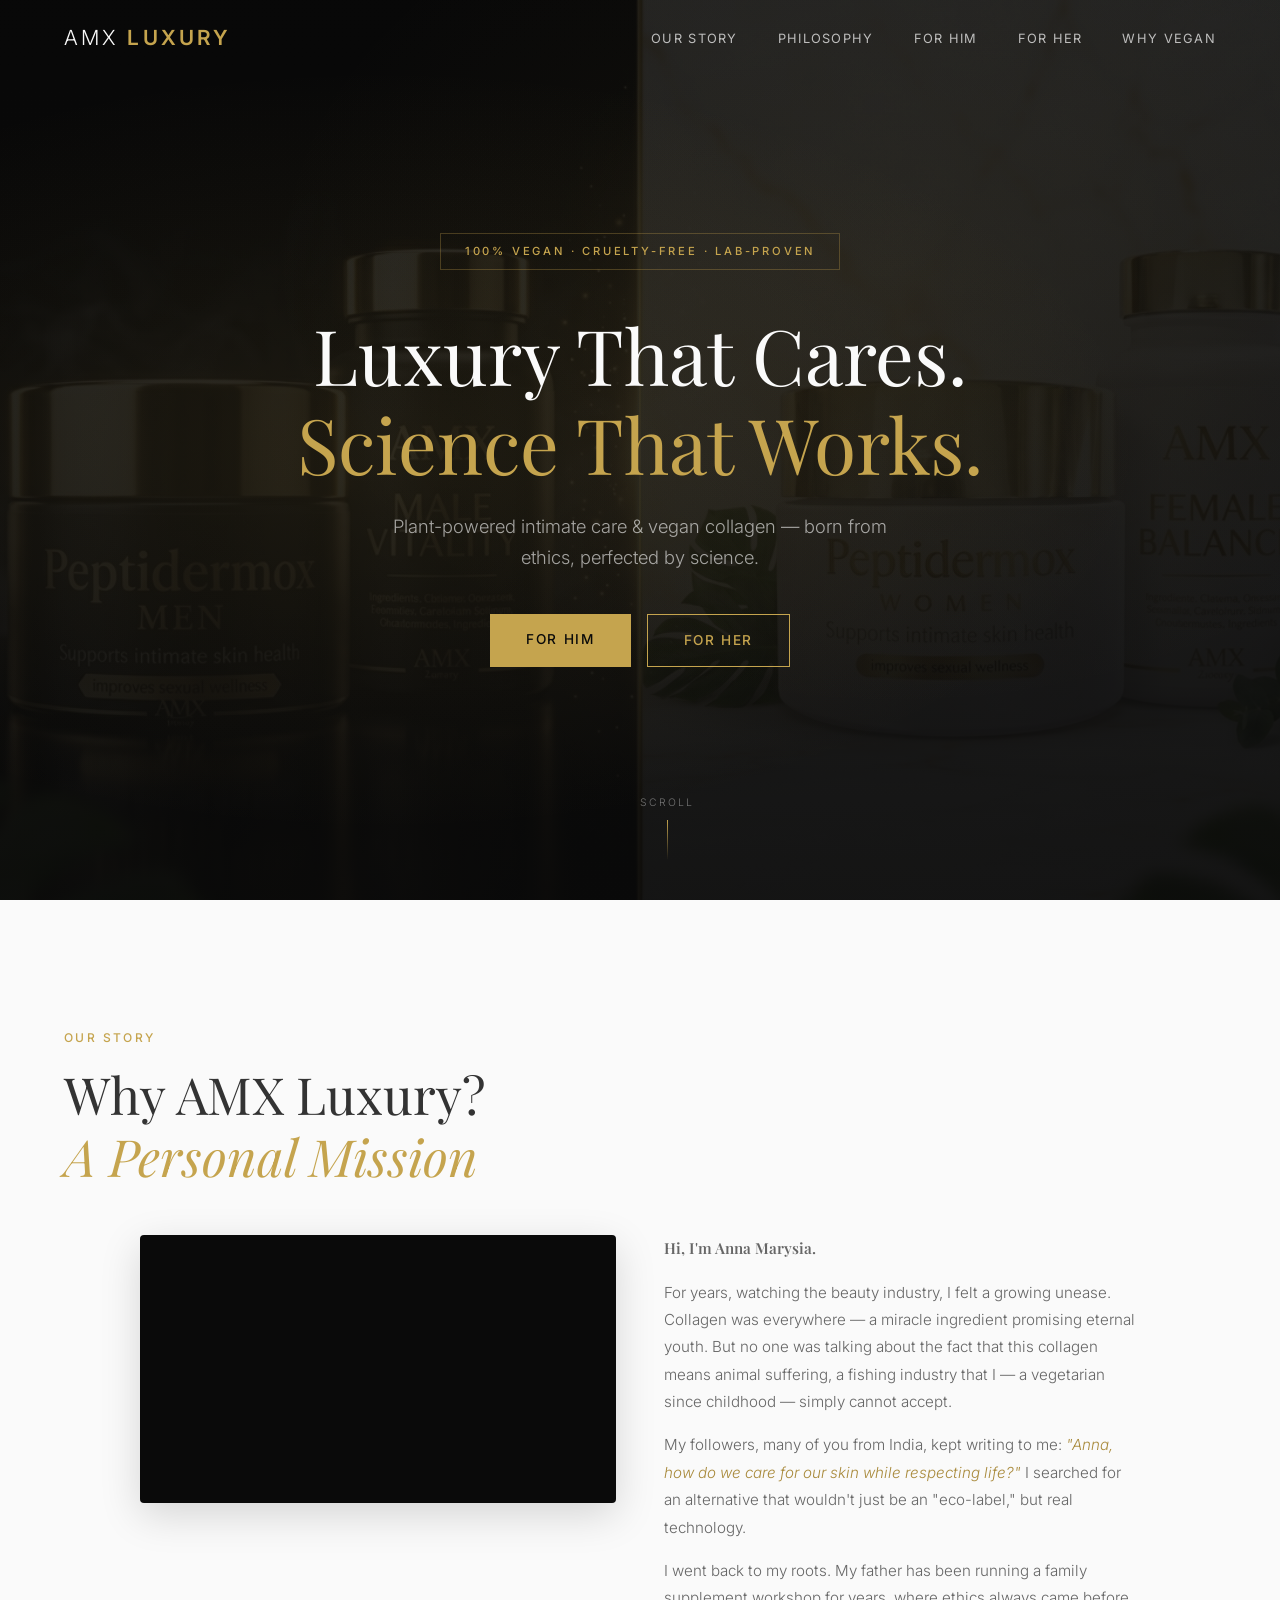
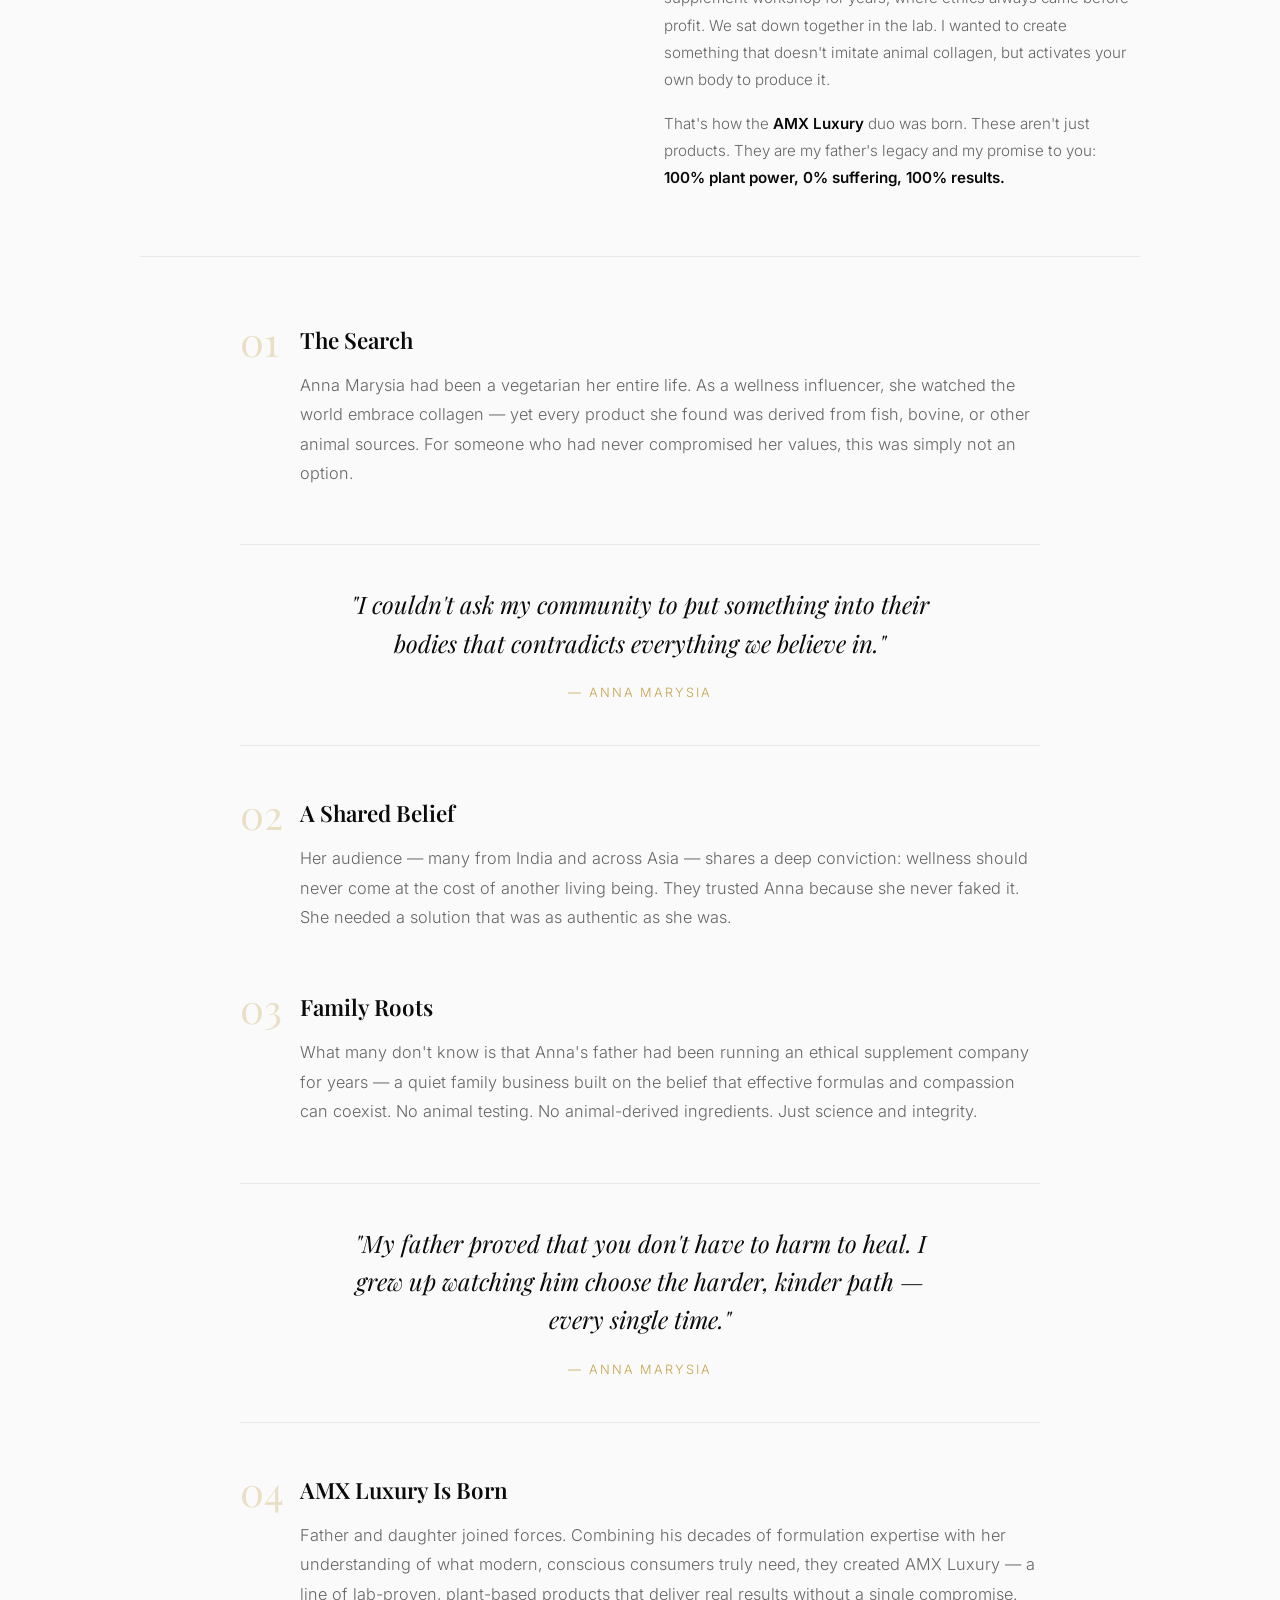
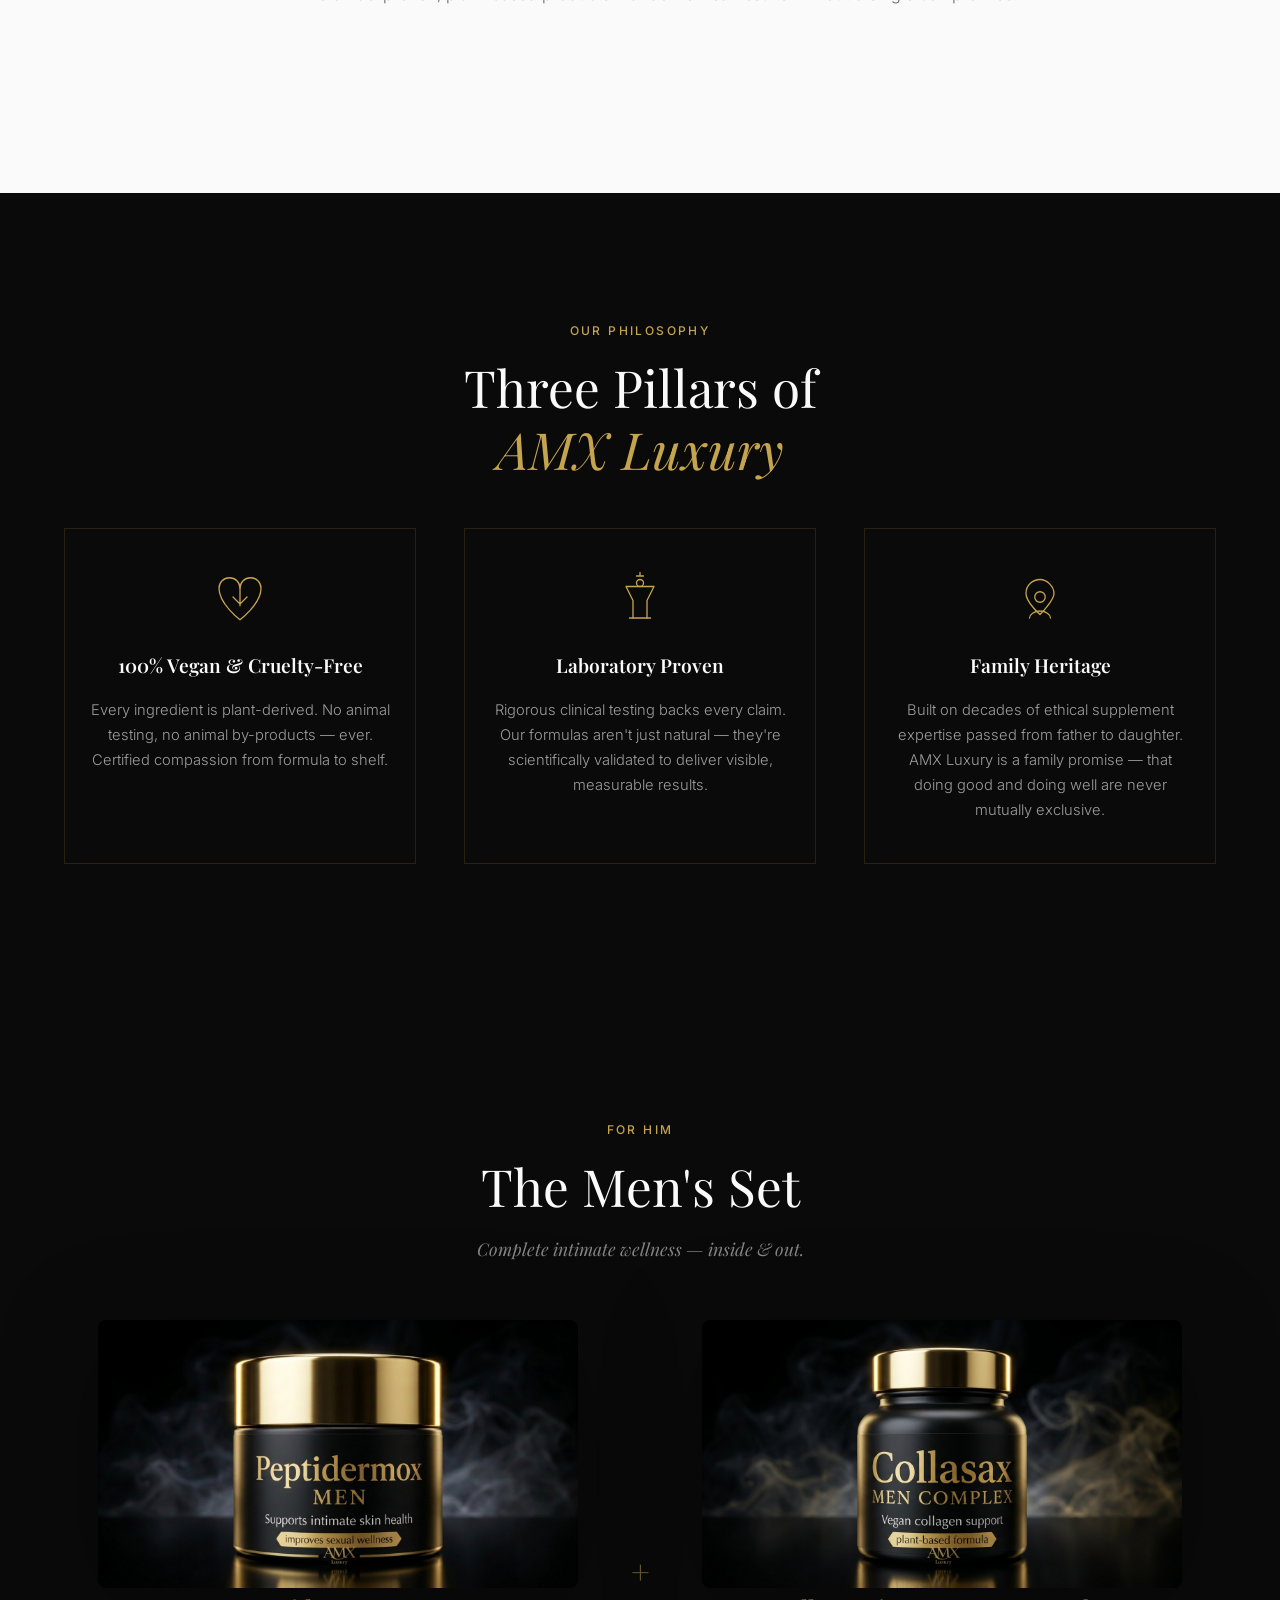
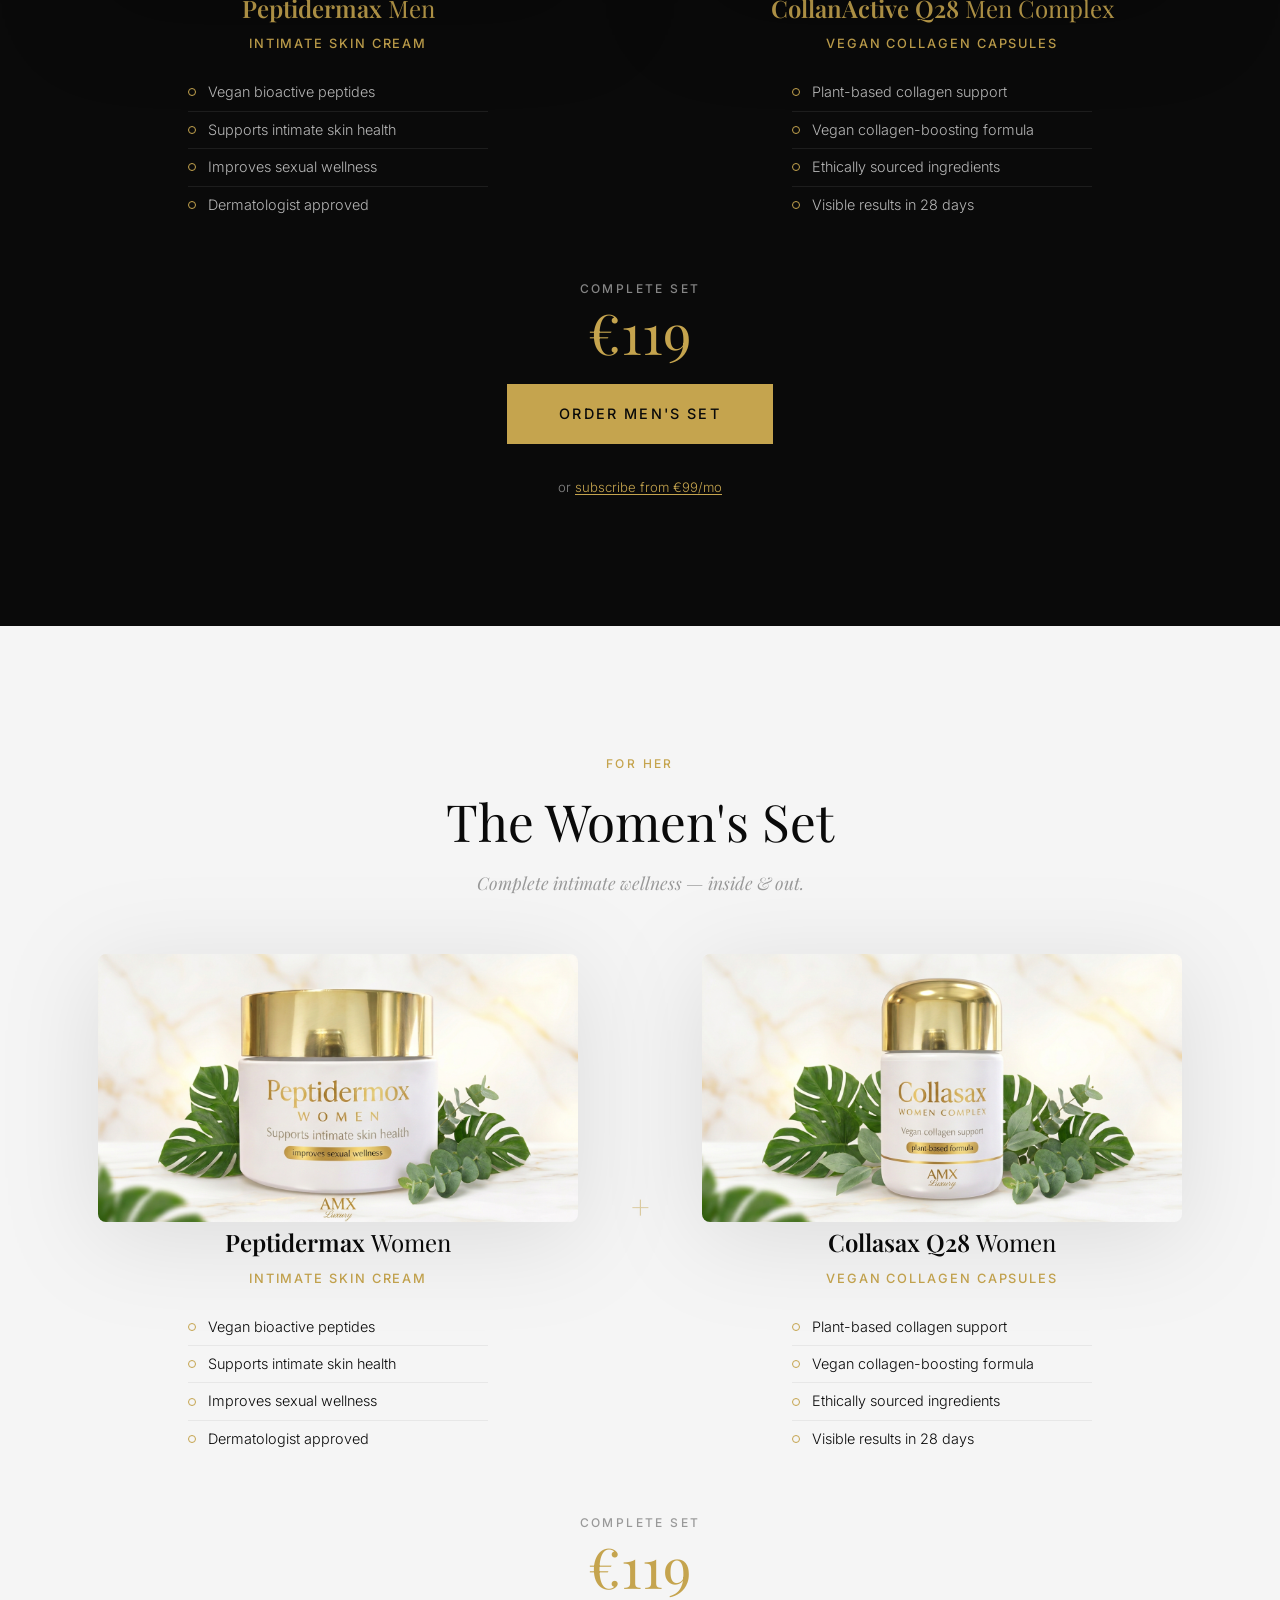
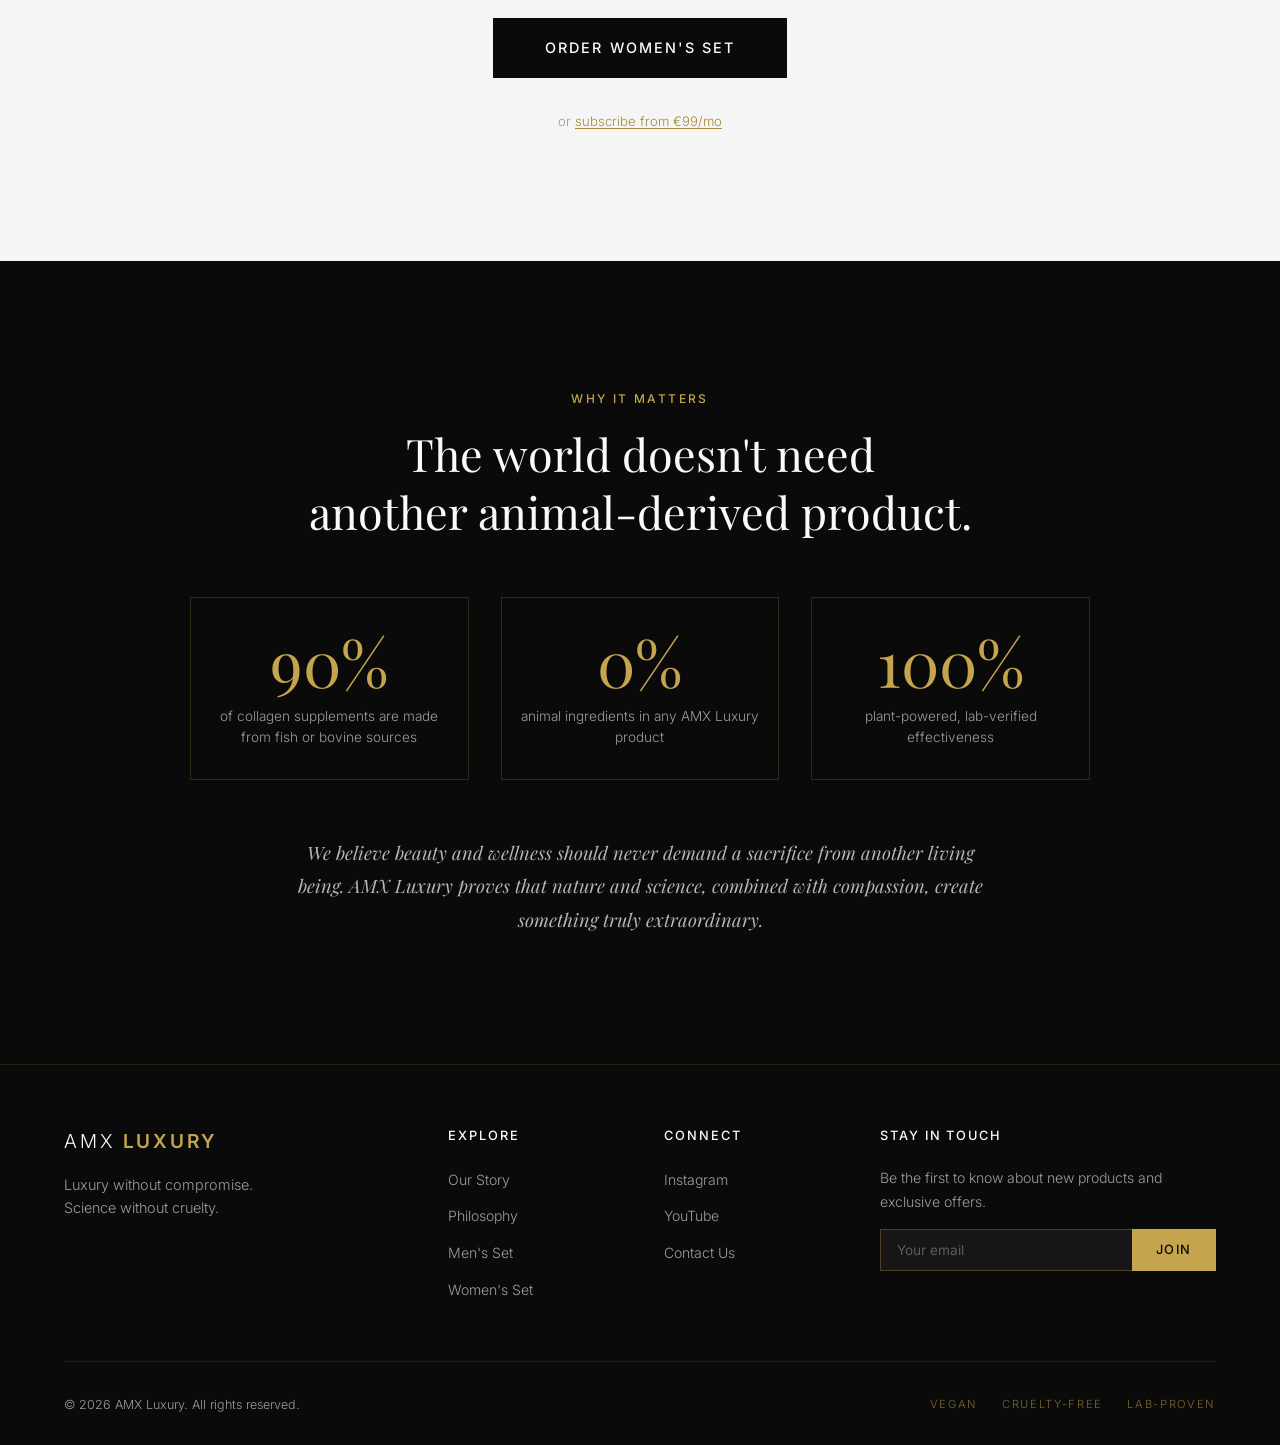
==== commit ffd535c2: "Add product detail pages with pricing toggle & Stripe checkout - Create men-set.html and women-set.h" ====
--- a/index.html
+++ b/index.html
@@ -200,11 +200,11 @@
 
       <div class="set__products">
         <div class="set__product reveal">
-          <div class="set__product-image">
-            <img src="images/peptidermox-men.png" alt="Peptidermox Men — black luxury cream jar" loading="lazy">
-          </div>
+          <a href="products/men-set.html#peptidermax" class="set__product-image">
+            <img src="images/peptidermox-men.png" alt="Peptidermax Men — black luxury cream jar" loading="lazy">
+          </a>
           <div class="set__product-info">
-            <h3>Peptidermox <span>Men</span></h3>
+            <h3>Peptidermax <span>Men</span></h3>
             <p class="set__product-type">Intimate Skin Cream</p>
             <ul>
               <li>Vegan bioactive peptides</li>
@@ -220,11 +220,11 @@
         </div>
 
         <div class="set__product reveal">
-          <div class="set__product-image">
-            <img src="images/collasax-men.png" alt="Collasax Men Complex — black supplement bottle" loading="lazy">
-          </div>
+          <a href="products/men-set.html#collanactive" class="set__product-image">
+            <img src="images/collasax-men.png" alt="CollanActive Q28 Men Complex — black supplement bottle" loading="lazy">
+          </a>
           <div class="set__product-info">
-            <h3>Collasax <span>Men Complex</span></h3>
+            <h3>CollanActive Q28 <span>Men Complex</span></h3>
             <p class="set__product-type">Vegan Collagen Capsules</p>
             <ul>
               <li>Plant-based collagen support</li>
@@ -241,7 +241,8 @@
           <span class="set__price-label">Complete Set</span>
           <span class="set__price-amount">&euro;119</span>
         </div>
-        <a href="#" class="btn btn--gold btn--lg">Order Men's Set</a>
+        <a href="products/men-set.html" class="btn btn--gold btn--lg">Order Men's Set</a>
+        <p class="set__sub-link">or <a href="products/men-set.html">subscribe from &euro;99/mo</a></p>
       </div>
     </div>
   </section>
@@ -257,11 +258,11 @@
 
       <div class="set__products">
         <div class="set__product reveal">
-          <div class="set__product-image">
-            <img src="images/peptidermox-women.png" alt="Peptidermox Women — white luxury cream jar" loading="lazy">
-          </div>
+          <a href="products/women-set.html#peptidermax" class="set__product-image">
+            <img src="images/peptidermox-women.png" alt="Peptidermax Women — white luxury cream jar" loading="lazy">
+          </a>
           <div class="set__product-info">
-            <h3>Peptidermox <span>Women</span></h3>
+            <h3>Peptidermax <span>Women</span></h3>
             <p class="set__product-type">Intimate Skin Cream</p>
             <ul>
               <li>Vegan bioactive peptides</li>
@@ -277,11 +278,11 @@
         </div>
 
         <div class="set__product reveal">
-          <div class="set__product-image">
-            <img src="images/collasax-women.png" alt="Collasax Women Complex — white supplement bottle" loading="lazy">
-          </div>
+          <a href="products/women-set.html#collanactive" class="set__product-image">
+            <img src="images/collasax-women.png" alt="Collasax Q28 Women — white supplement bottle" loading="lazy">
+          </a>
           <div class="set__product-info">
-            <h3>Collasax <span>Women Complex</span></h3>
+            <h3>Collasax Q28 <span>Women</span></h3>
             <p class="set__product-type">Vegan Collagen Capsules</p>
             <ul>
               <li>Plant-based collagen support</li>
@@ -298,7 +299,8 @@
           <span class="set__price-label">Complete Set</span>
           <span class="set__price-amount">&euro;119</span>
         </div>
-        <a href="#" class="btn btn--dark btn--lg">Order Women's Set</a>
+        <a href="products/women-set.html" class="btn btn--dark btn--lg">Order Women's Set</a>
+        <p class="set__sub-link set__sub-link--dark">or <a href="products/women-set.html">subscribe from &euro;99/mo</a></p>
       </div>
     </div>
   </section>
--- a/css/style.css
+++ b/css/style.css
@@ -679,6 +679,20 @@
   letter-spacing: 0.15em;
 }
 
+.set__sub-link {
+  font-size: 0.82rem;
+  color: rgba(255, 255, 255, 0.5);
+  margin-top: 0.5rem;
+}
+.set__sub-link a {
+  color: var(--gold);
+  text-decoration: underline;
+  text-underline-offset: 2px;
+}
+.set__sub-link a:hover { color: var(--gold-light); }
+.set__sub-link--dark { color: var(--gray-400); }
+.set__sub-link--dark a { color: var(--gold-dark); }
+
 /* ============================================================
    VEGAN SECTION
    ============================================================ */
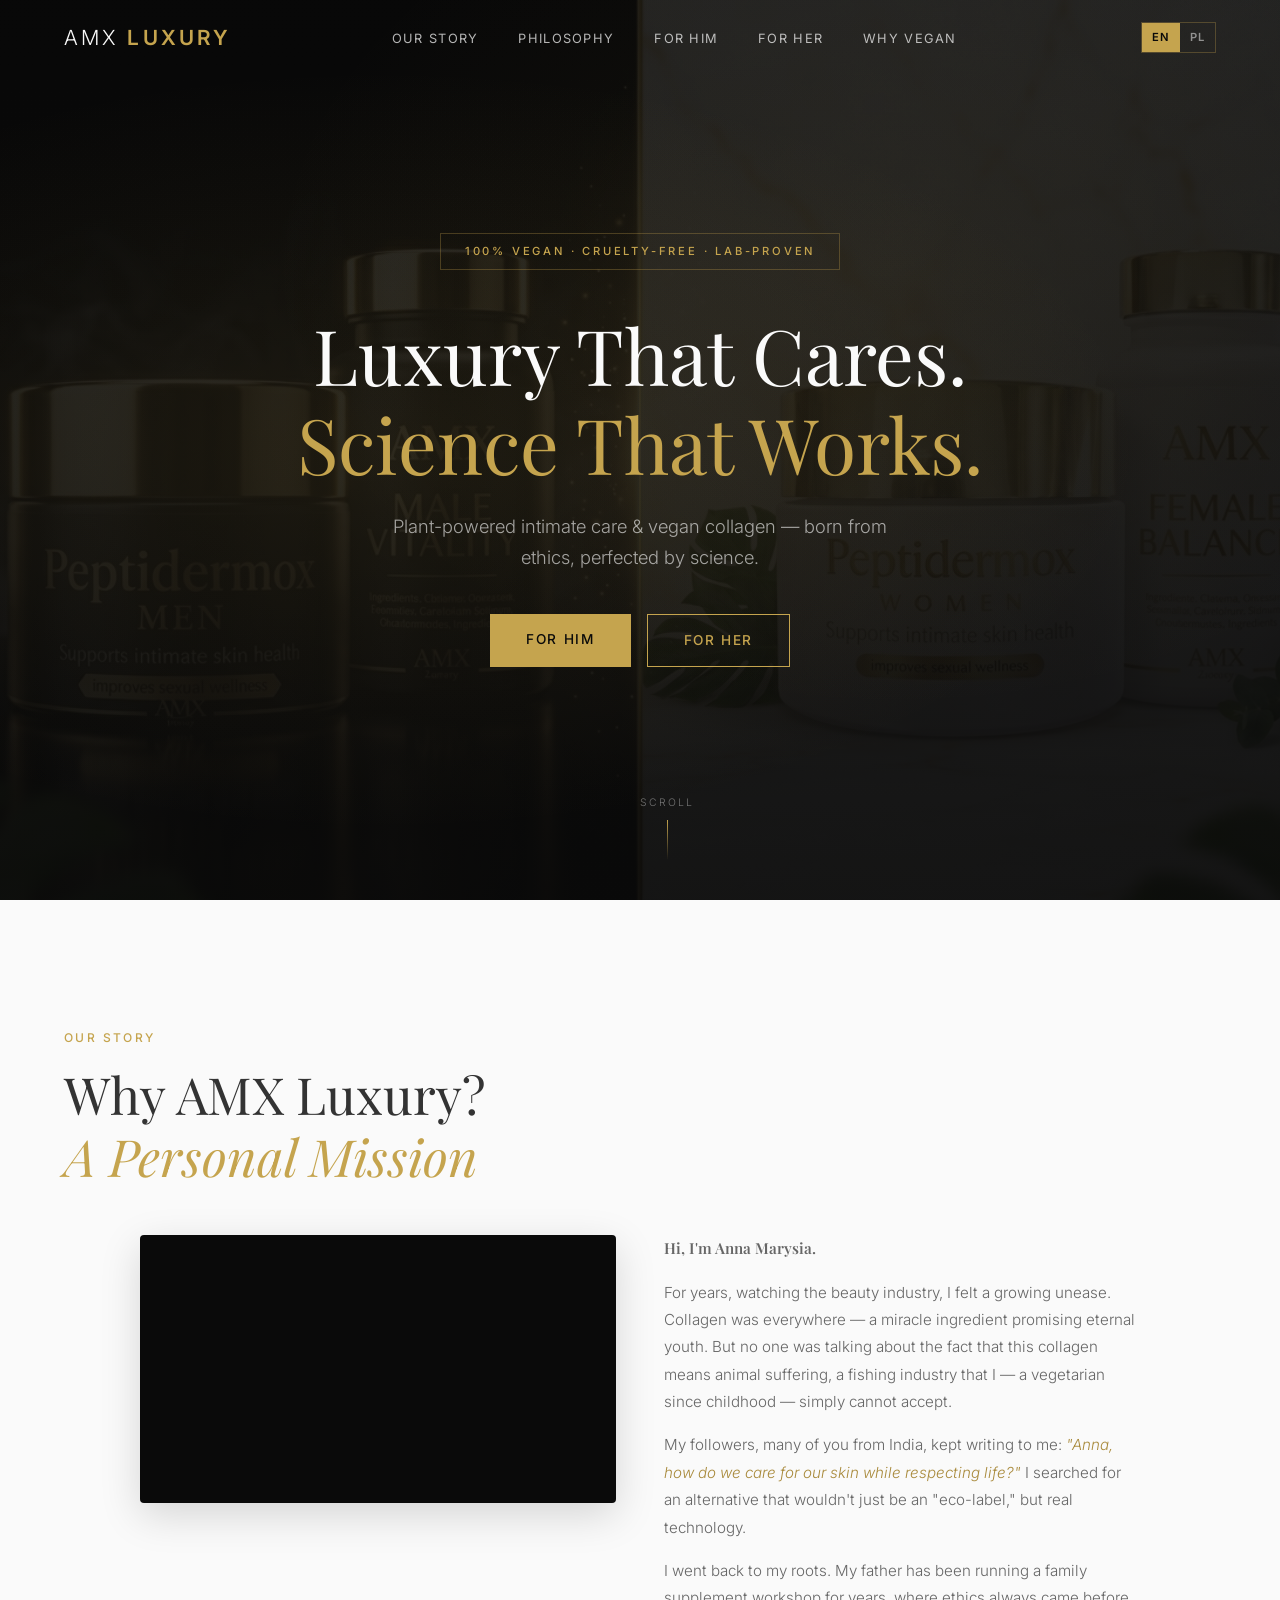
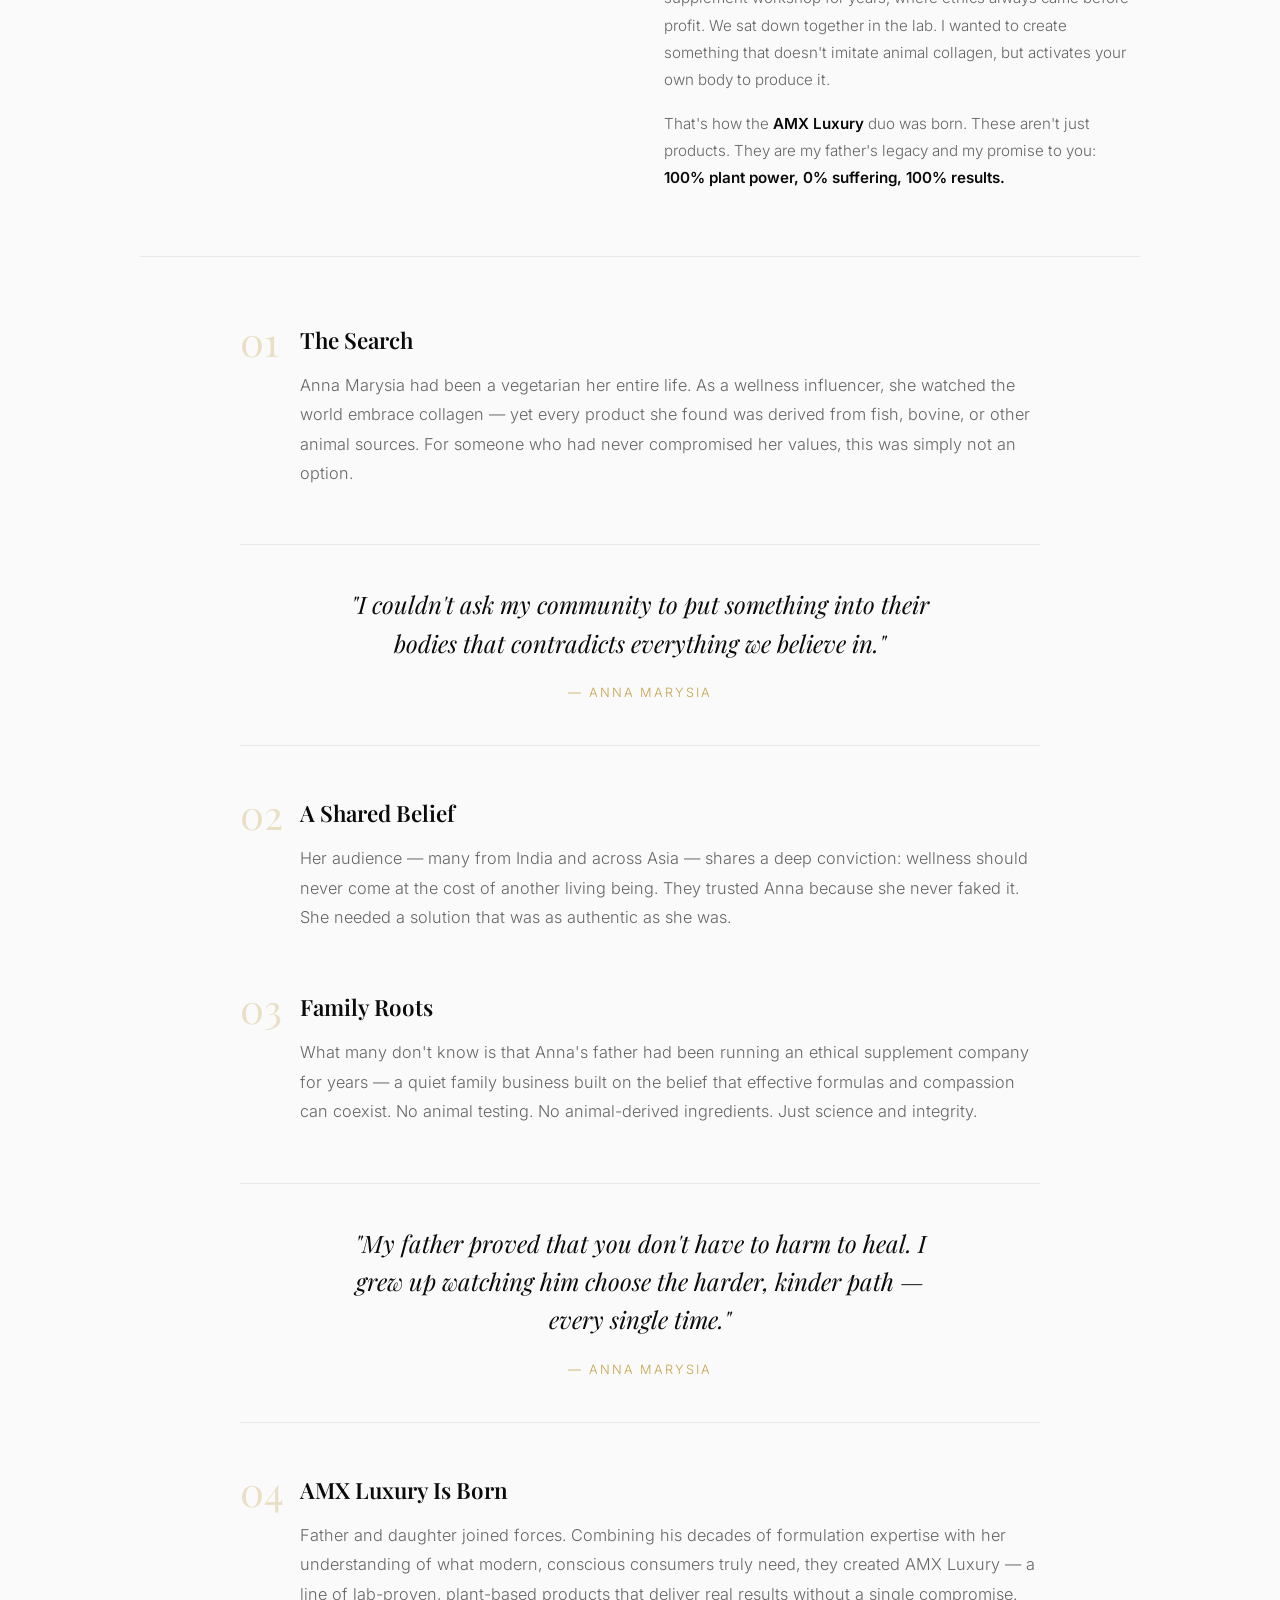
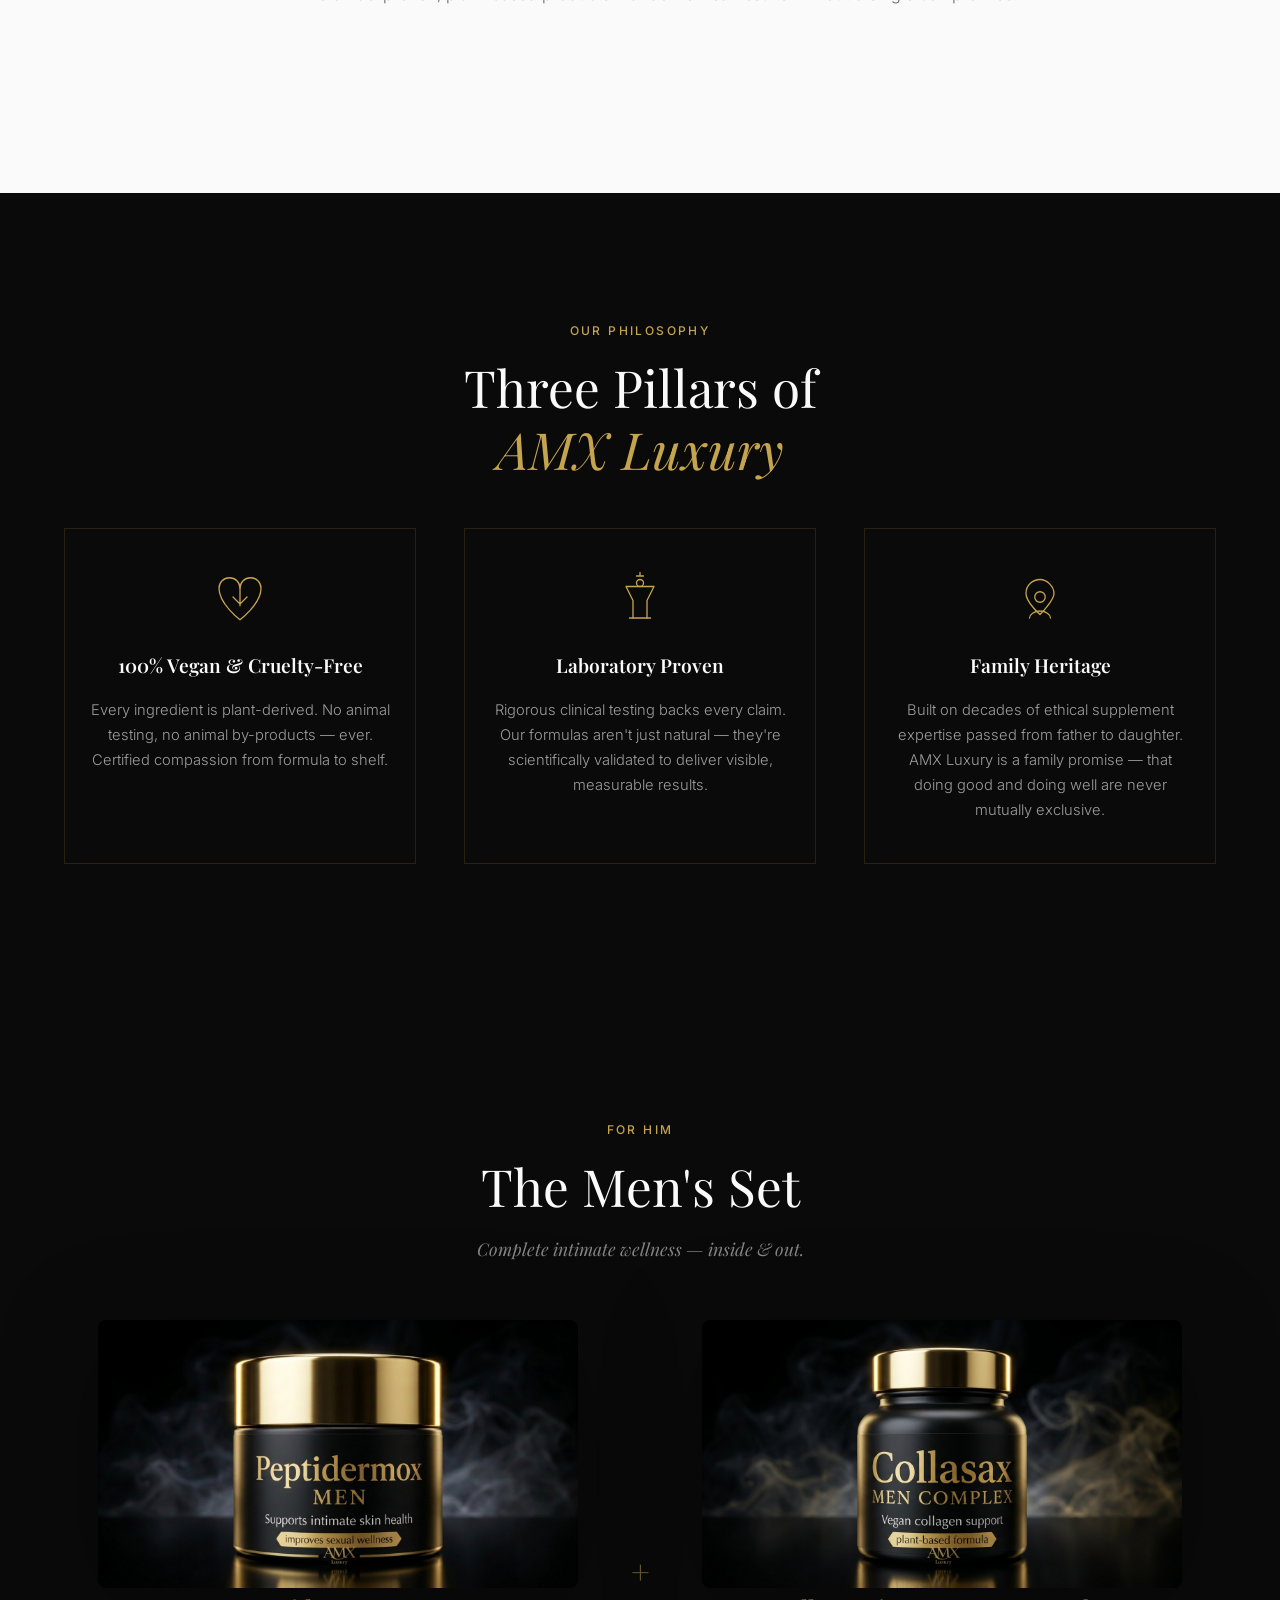
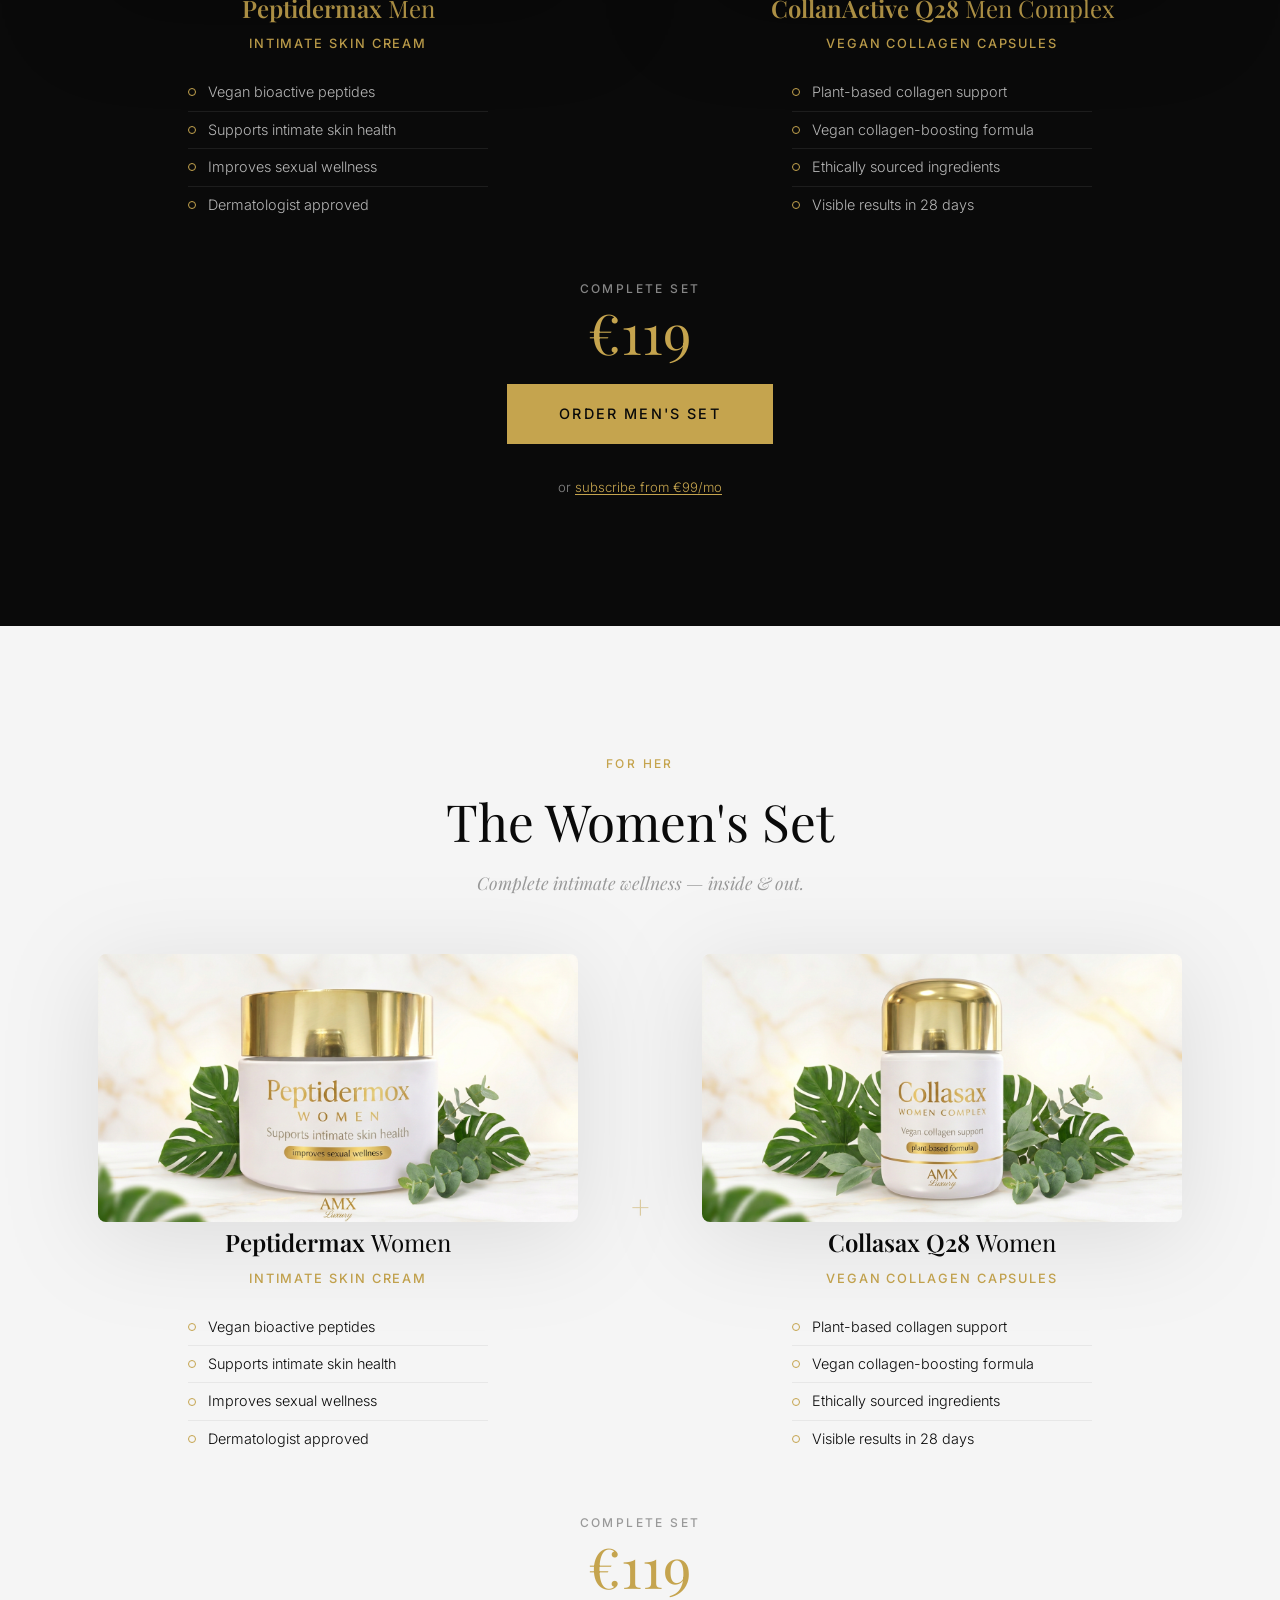
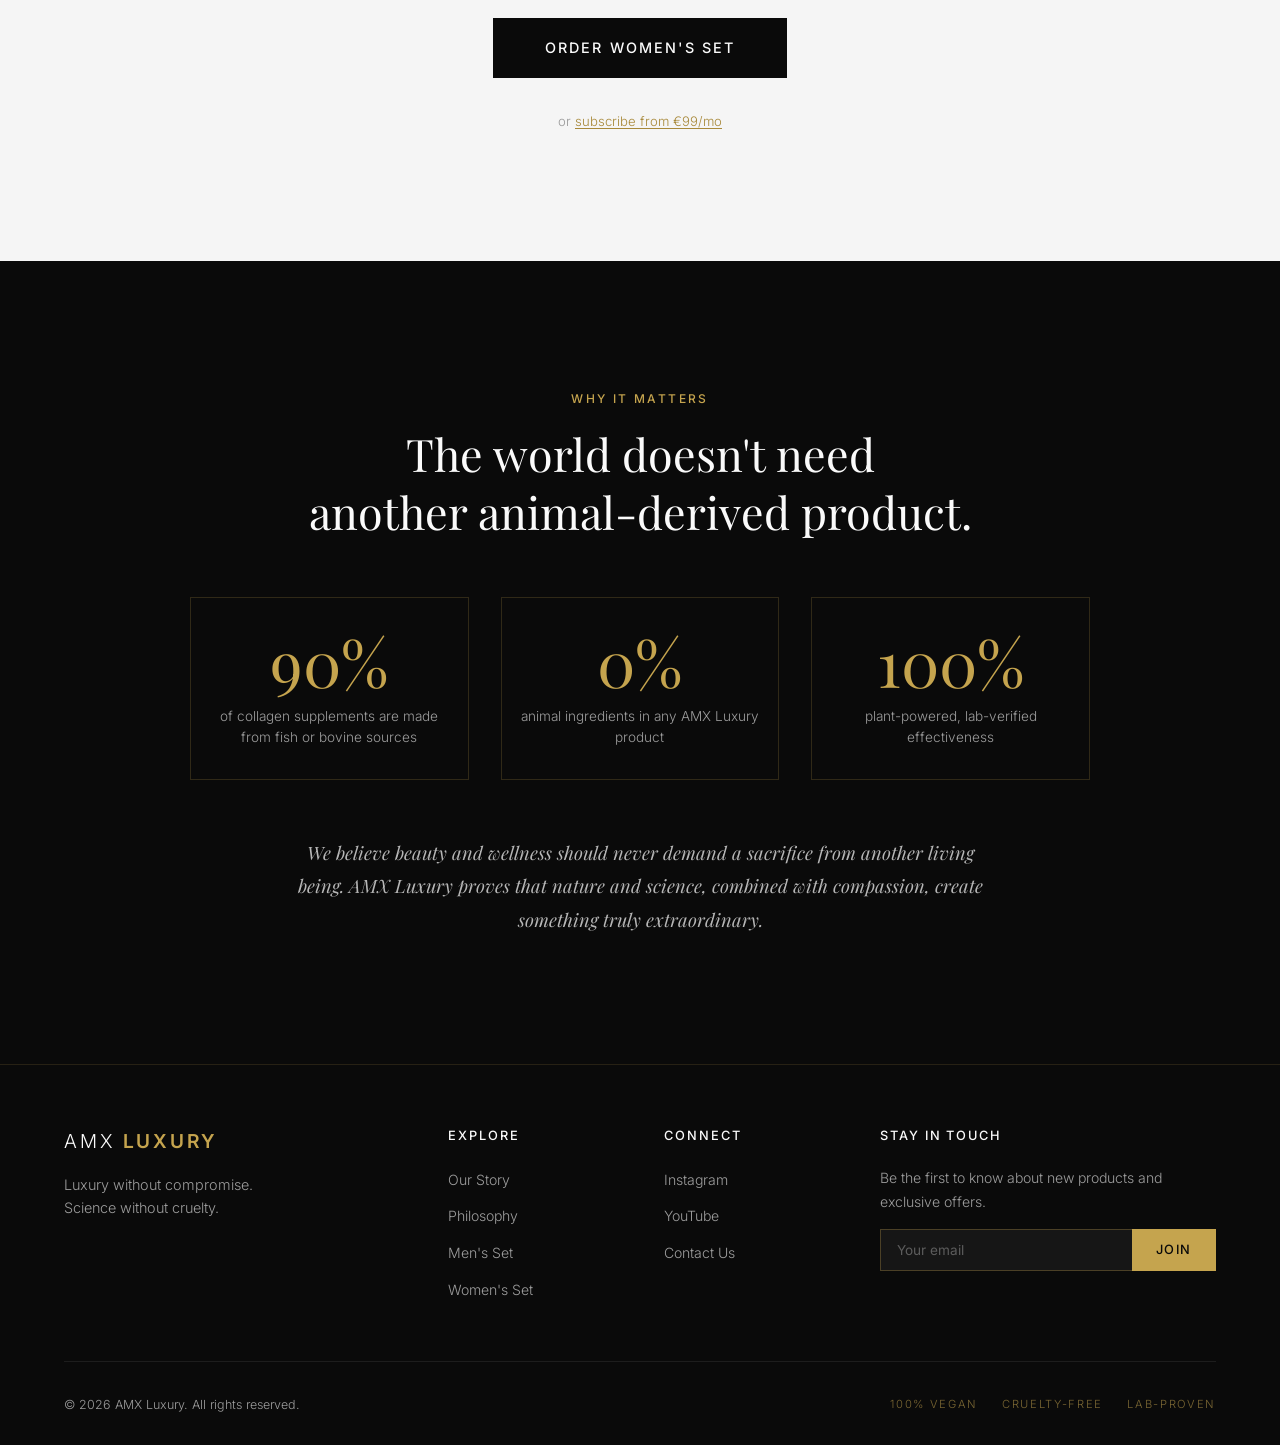
==== commit dcf752a1: "Add PL/EN language switcher across all pages - Create js/i18n.js with ~120 translation keys covering" ====
--- a/index.html
+++ b/index.html
@@ -11,7 +11,7 @@
   <link rel="icon" type="image/png" sizes="180x180" href="images/favicon.png">
   <link rel="apple-touch-icon" sizes="180x180" href="images/favicon.png">
 
-  <!-- Open Graph (Facebook, LinkedIn, WhatsApp, Messenger, etc.) -->
+  <!-- Open Graph -->
   <meta property="og:type" content="website">
   <meta property="og:title" content="AMX Luxury — Vegan Wellness, Proven by Science">
   <meta property="og:description" content="100% plant-powered skincare &amp; supplements. Peptidermax cream and CollanActive Q28 Complex — born from ethics, perfected by science. 0% animal suffering, 100% results.">
@@ -44,12 +44,16 @@
         <span></span><span></span><span></span>
       </button>
       <ul class="nav__links" id="navLinks">
-        <li><a href="#story">Our Story</a></li>
-        <li><a href="#values">Philosophy</a></li>
-        <li><a href="#men">For Him</a></li>
-        <li><a href="#women">For Her</a></li>
-        <li><a href="#vegan">Why Vegan</a></li>
+        <li><a href="#story" data-i18n="nav.story">Our Story</a></li>
+        <li><a href="#values" data-i18n="nav.philosophy">Philosophy</a></li>
+        <li><a href="#men" data-i18n="nav.him">For Him</a></li>
+        <li><a href="#women" data-i18n="nav.her">For Her</a></li>
+        <li><a href="#vegan" data-i18n="nav.vegan">Why Vegan</a></li>
       </ul>
+      <div class="lang-switch">
+        <button class="lang-switch__btn lang-switch__btn--active" data-lang="en">EN</button>
+        <button class="lang-switch__btn" data-lang="pl">PL</button>
+      </div>
     </div>
   </nav>
 
@@ -59,19 +63,19 @@
       <img src="images/hero-banner.png" alt="AMX Luxury product sets — For Him and For Her" class="hero__bg-img">
     </div>
     <div class="hero__content reveal">
-      <div class="hero__badge">100% Vegan &middot; Cruelty-Free &middot; Lab-Proven</div>
+      <div class="hero__badge" data-i18n="hero.badge">100% Vegan &middot; Cruelty-Free &middot; Lab-Proven</div>
       <h1 class="hero__title">
-        <span class="hero__title-line">Luxury That Cares.</span>
-        <span class="hero__title-line">Science That Works.</span>
+        <span class="hero__title-line" data-i18n="hero.title1">Luxury That Cares.</span>
+        <span class="hero__title-line" data-i18n="hero.title2">Science That Works.</span>
       </h1>
-      <p class="hero__subtitle">Plant-powered intimate care &amp; vegan collagen — born from ethics, perfected by science.</p>
+      <p class="hero__subtitle" data-i18n="hero.subtitle">Plant-powered intimate care &amp; vegan collagen — born from ethics, perfected by science.</p>
       <div class="hero__cta-group">
-        <a href="#men" class="btn btn--gold">For Him</a>
-        <a href="#women" class="btn btn--outline">For Her</a>
+        <a href="#men" class="btn btn--gold" data-i18n="hero.cta.him">For Him</a>
+        <a href="#women" class="btn btn--outline" data-i18n="hero.cta.her">For Her</a>
       </div>
     </div>
     <div class="hero__scroll">
-      <span>Scroll</span>
+      <span data-i18n="hero.scroll">Scroll</span>
       <div class="hero__scroll-line"></div>
     </div>
   </section>
@@ -79,8 +83,8 @@
   <!-- ========== STORY ========== -->
   <section class="story" id="story">
     <div class="container">
-      <div class="section-label reveal">Our Story</div>
-      <h2 class="section-title reveal">Why AMX Luxury?<br><em>A Personal Mission</em></h2>
+      <div class="section-label reveal" data-i18n="story.label">Our Story</div>
+      <h2 class="section-title reveal" data-i18n="story.title">Why AMX Luxury?<br><em>A Personal Mission</em></h2>
 
       <!-- Video + Intro -->
       <div class="story__intro reveal">
@@ -96,11 +100,11 @@
           </div>
         </div>
         <div class="story__intro-text">
-          <p class="story__greeting">Hi, I'm Anna Marysia.</p>
-          <p>For years, watching the beauty industry, I felt a growing unease. Collagen was everywhere &mdash; a miracle ingredient promising eternal youth. But no one was talking about the fact that this collagen means animal suffering, a fishing industry that I &mdash; a vegetarian since childhood &mdash; simply cannot accept.</p>
-          <p>My followers, many of you from India, kept writing to me: <em>"Anna, how do we care for our skin while respecting life?"</em> I searched for an alternative that wouldn't just be an "eco-label," but real technology.</p>
-          <p>I went back to my roots. My father has been running a family supplement workshop for years, where ethics always came before profit. We sat down together in the lab. I wanted to create something that doesn't imitate animal collagen, but activates your own body to produce it.</p>
-          <p>That's how the <strong>AMX Luxury</strong> duo was born. These aren't just products. They are my father's legacy and my promise to you: <strong>100% plant power, 0% suffering, 100% results.</strong></p>
+          <p class="story__greeting" data-i18n="story.greeting">Hi, I'm Anna Marysia.</p>
+          <p data-i18n="story.intro.p1">For years, watching the beauty industry, I felt a growing unease. Collagen was everywhere &mdash; a miracle ingredient promising eternal youth. But no one was talking about the fact that this collagen means animal suffering, a fishing industry that I &mdash; a vegetarian since childhood &mdash; simply cannot accept.</p>
+          <p data-i18n="story.intro.p2">My followers, many of you from India, kept writing to me: <em>"Anna, how do we care for our skin while respecting life?"</em> I searched for an alternative that wouldn't just be an "eco-label," but real technology.</p>
+          <p data-i18n="story.intro.p3">I went back to my roots. My father has been running a family supplement workshop for years, where ethics always came before profit. We sat down together in the lab. I wanted to create something that doesn't imitate animal collagen, but activates your own body to produce it.</p>
+          <p data-i18n="story.intro.p4">That's how the <strong>AMX Luxury</strong> duo was born. These aren't just products. They are my father's legacy and my promise to you: <strong>100% plant power, 0% suffering, 100% results.</strong></p>
         </div>
       </div>
 
@@ -108,36 +112,36 @@
       <div class="story__grid">
         <div class="story__chapter reveal">
           <span class="story__number">01</span>
-          <h3>The Search</h3>
-          <p>Anna Marysia had been a vegetarian her entire life. As a wellness influencer, she watched the world embrace collagen &mdash; yet every product she found was derived from fish, bovine, or other animal sources. For someone who had never compromised her values, this was simply not an option.</p>
+          <h3 data-i18n="story.ch1.title">The Search</h3>
+          <p data-i18n="story.ch1.text">Anna Marysia had been a vegetarian her entire life. As a wellness influencer, she watched the world embrace collagen &mdash; yet every product she found was derived from fish, bovine, or other animal sources. For someone who had never compromised her values, this was simply not an option.</p>
         </div>
 
         <div class="story__quote reveal">
-          <blockquote>"I couldn't ask my community to put something into their bodies that contradicts everything we believe in."</blockquote>
+          <blockquote data-i18n="story.quote1">"I couldn't ask my community to put something into their bodies that contradicts everything we believe in."</blockquote>
           <cite>&mdash; Anna Marysia</cite>
         </div>
 
         <div class="story__chapter reveal">
           <span class="story__number">02</span>
-          <h3>A Shared Belief</h3>
-          <p>Her audience &mdash; many from India and across Asia &mdash; shares a deep conviction: wellness should never come at the cost of another living being. They trusted Anna because she never faked it. She needed a solution that was as authentic as she was.</p>
+          <h3 data-i18n="story.ch2.title">A Shared Belief</h3>
+          <p data-i18n="story.ch2.text">Her audience &mdash; many from India and across Asia &mdash; shares a deep conviction: wellness should never come at the cost of another living being. They trusted Anna because she never faked it. She needed a solution that was as authentic as she was.</p>
         </div>
 
         <div class="story__chapter reveal">
           <span class="story__number">03</span>
-          <h3>Family Roots</h3>
-          <p>What many don't know is that Anna's father had been running an ethical supplement company for years &mdash; a quiet family business built on the belief that effective formulas and compassion can coexist. No animal testing. No animal-derived ingredients. Just science and integrity.</p>
+          <h3 data-i18n="story.ch3.title">Family Roots</h3>
+          <p data-i18n="story.ch3.text">What many don't know is that Anna's father had been running an ethical supplement company for years &mdash; a quiet family business built on the belief that effective formulas and compassion can coexist. No animal testing. No animal-derived ingredients. Just science and integrity.</p>
         </div>
 
         <div class="story__quote reveal">
-          <blockquote>"My father proved that you don't have to harm to heal. I grew up watching him choose the harder, kinder path &mdash; every single time."</blockquote>
+          <blockquote data-i18n="story.quote2">"My father proved that you don't have to harm to heal. I grew up watching him choose the harder, kinder path &mdash; every single time."</blockquote>
           <cite>&mdash; Anna Marysia</cite>
         </div>
 
         <div class="story__chapter reveal">
           <span class="story__number">04</span>
-          <h3>AMX Luxury Is Born</h3>
-          <p>Father and daughter joined forces. Combining his decades of formulation expertise with her understanding of what modern, conscious consumers truly need, they created AMX Luxury &mdash; a line of lab-proven, plant-based products that deliver real results without a single compromise.</p>
+          <h3 data-i18n="story.ch4.title">AMX Luxury Is Born</h3>
+          <p data-i18n="story.ch4.text">Father and daughter joined forces. Combining his decades of formulation expertise with her understanding of what modern, conscious consumers truly need, they created AMX Luxury &mdash; a line of lab-proven, plant-based products that deliver real results without a single compromise.</p>
         </div>
       </div>
     </div>
@@ -146,8 +150,8 @@
   <!-- ========== VALUES ========== -->
   <section class="values" id="values">
     <div class="container">
-      <div class="section-label reveal">Our Philosophy</div>
-      <h2 class="section-title reveal">Three Pillars of<br><em>AMX Luxury</em></h2>
+      <div class="section-label reveal" data-i18n="values.label">Our Philosophy</div>
+      <h2 class="section-title reveal" data-i18n="values.title">Three Pillars of<br><em>AMX Luxury</em></h2>
 
       <div class="values__grid">
         <div class="values__card reveal">
@@ -157,8 +161,8 @@
               <path d="M32 22v20M24 32l8 8 8-8"/>
             </svg>
           </div>
-          <h3>100% Vegan &amp; Cruelty-Free</h3>
-          <p>Every ingredient is plant-derived. No animal testing, no animal by-products — ever. Certified compassion from formula to shelf.</p>
+          <h3 data-i18n="values.v1.title">100% Vegan &amp; Cruelty-Free</h3>
+          <p data-i18n="values.v1.text">Every ingredient is plant-derived. No animal testing, no animal by-products — ever. Certified compassion from formula to shelf.</p>
         </div>
 
         <div class="values__card reveal">
@@ -170,8 +174,8 @@
               <path d="M28 8h8M32 4v4"/>
             </svg>
           </div>
-          <h3>Laboratory Proven</h3>
-          <p>Rigorous clinical testing backs every claim. Our formulas aren't just natural — they're scientifically validated to deliver visible, measurable results.</p>
+          <h3 data-i18n="values.v2.title">Laboratory Proven</h3>
+          <p data-i18n="values.v2.text">Rigorous clinical testing backs every claim. Our formulas aren't just natural — they're scientifically validated to deliver visible, measurable results.</p>
         </div>
 
         <div class="values__card reveal">
@@ -182,8 +186,8 @@
               <circle cx="32" cy="32" r="6"/>
             </svg>
           </div>
-          <h3>Family Heritage</h3>
-          <p>Built on decades of ethical supplement expertise passed from father to daughter. AMX Luxury is a family promise — that doing good and doing well are never mutually exclusive.</p>
+          <h3 data-i18n="values.v3.title">Family Heritage</h3>
+          <p data-i18n="values.v3.text">Built on decades of ethical supplement expertise passed from father to daughter. AMX Luxury is a family promise — that doing good and doing well are never mutually exclusive.</p>
         </div>
       </div>
     </div>
@@ -193,9 +197,9 @@
   <section class="set set--dark" id="men">
     <div class="container">
       <div class="set__header reveal">
-        <div class="section-label">For Him</div>
-        <h2 class="section-title">The Men's Set</h2>
-        <p class="set__subtitle">Complete intimate wellness — inside &amp; out.</p>
+        <div class="section-label" data-i18n="set.him.label">For Him</div>
+        <h2 class="section-title" data-i18n="set.him.title">The Men's Set</h2>
+        <p class="set__subtitle" data-i18n="set.subtitle">Complete intimate wellness — inside &amp; out.</p>
       </div>
 
       <div class="set__products">
@@ -205,12 +209,12 @@
           </a>
           <div class="set__product-info">
             <h3>Peptidermax <span>Men</span></h3>
-            <p class="set__product-type">Intimate Skin Cream</p>
+            <p class="set__product-type" data-i18n="set.type.cream">Intimate Skin Cream</p>
             <ul>
-              <li>Vegan bioactive peptides</li>
-              <li>Supports intimate skin health</li>
-              <li>Improves sexual wellness</li>
-              <li>Dermatologist approved</li>
+              <li data-i18n="set.feat.peptides">Vegan bioactive peptides</li>
+              <li data-i18n="set.feat.skin">Supports intimate skin health</li>
+              <li data-i18n="set.feat.wellness">Improves sexual wellness</li>
+              <li data-i18n="set.feat.derm">Dermatologist approved</li>
             </ul>
           </div>
         </div>
@@ -225,12 +229,12 @@
           </a>
           <div class="set__product-info">
             <h3>CollanActive Q28 <span>Men Complex</span></h3>
-            <p class="set__product-type">Vegan Collagen Capsules</p>
+            <p class="set__product-type" data-i18n="set.type.caps">Vegan Collagen Capsules</p>
             <ul>
-              <li>Plant-based collagen support</li>
-              <li>Vegan collagen-boosting formula</li>
-              <li>Ethically sourced ingredients</li>
-              <li>Visible results in 28 days</li>
+              <li data-i18n="set.feat.plant">Plant-based collagen support</li>
+              <li data-i18n="set.feat.boost">Vegan collagen-boosting formula</li>
+              <li data-i18n="set.feat.ethical">Ethically sourced ingredients</li>
+              <li data-i18n="set.feat.28days">Visible results in 28 days</li>
             </ul>
           </div>
         </div>
@@ -238,11 +242,11 @@
 
       <div class="set__cta reveal">
         <div class="set__price">
-          <span class="set__price-label">Complete Set</span>
+          <span class="set__price-label" data-i18n="set.price.label">Complete Set</span>
           <span class="set__price-amount">&euro;119</span>
         </div>
-        <a href="products/men-set.html" class="btn btn--gold btn--lg">Order Men's Set</a>
-        <p class="set__sub-link">or <a href="products/men-set.html">subscribe from &euro;99/mo</a></p>
+        <a href="products/men-set.html" class="btn btn--gold btn--lg" data-i18n="set.cta.men">Order Men's Set</a>
+        <p class="set__sub-link" data-i18n="set.sub.hint">or <a href="products/men-set.html">subscribe from &euro;99/mo</a></p>
       </div>
     </div>
   </section>
@@ -251,9 +255,9 @@
   <section class="set set--light" id="women">
     <div class="container">
       <div class="set__header reveal">
-        <div class="section-label">For Her</div>
-        <h2 class="section-title section-title--dark">The Women's Set</h2>
-        <p class="set__subtitle">Complete intimate wellness — inside &amp; out.</p>
+        <div class="section-label" data-i18n="set.her.label">For Her</div>
+        <h2 class="section-title section-title--dark" data-i18n="set.her.title">The Women's Set</h2>
+        <p class="set__subtitle" data-i18n="set.subtitle">Complete intimate wellness — inside &amp; out.</p>
       </div>
 
       <div class="set__products">
@@ -263,12 +267,12 @@
           </a>
           <div class="set__product-info">
             <h3>Peptidermax <span>Women</span></h3>
-            <p class="set__product-type">Intimate Skin Cream</p>
+            <p class="set__product-type" data-i18n="set.type.cream">Intimate Skin Cream</p>
             <ul>
-              <li>Vegan bioactive peptides</li>
-              <li>Supports intimate skin health</li>
-              <li>Improves sexual wellness</li>
-              <li>Dermatologist approved</li>
+              <li data-i18n="set.feat.peptides">Vegan bioactive peptides</li>
+              <li data-i18n="set.feat.skin">Supports intimate skin health</li>
+              <li data-i18n="set.feat.wellness">Improves sexual wellness</li>
+              <li data-i18n="set.feat.derm">Dermatologist approved</li>
             </ul>
           </div>
         </div>
@@ -283,12 +287,12 @@
           </a>
           <div class="set__product-info">
             <h3>Collasax Q28 <span>Women</span></h3>
-            <p class="set__product-type">Vegan Collagen Capsules</p>
+            <p class="set__product-type" data-i18n="set.type.caps">Vegan Collagen Capsules</p>
             <ul>
-              <li>Plant-based collagen support</li>
-              <li>Vegan collagen-boosting formula</li>
-              <li>Ethically sourced ingredients</li>
-              <li>Visible results in 28 days</li>
+              <li data-i18n="set.feat.plant">Plant-based collagen support</li>
+              <li data-i18n="set.feat.boost">Vegan collagen-boosting formula</li>
+              <li data-i18n="set.feat.ethical">Ethically sourced ingredients</li>
+              <li data-i18n="set.feat.28days">Visible results in 28 days</li>
             </ul>
           </div>
         </div>
@@ -296,11 +300,11 @@
 
       <div class="set__cta reveal">
         <div class="set__price set__price--dark">
-          <span class="set__price-label">Complete Set</span>
+          <span class="set__price-label" data-i18n="set.price.label">Complete Set</span>
           <span class="set__price-amount">&euro;119</span>
         </div>
-        <a href="products/women-set.html" class="btn btn--dark btn--lg">Order Women's Set</a>
-        <p class="set__sub-link set__sub-link--dark">or <a href="products/women-set.html">subscribe from &euro;99/mo</a></p>
+        <a href="products/women-set.html" class="btn btn--dark btn--lg" data-i18n="set.cta.women">Order Women's Set</a>
+        <p class="set__sub-link set__sub-link--dark" data-i18n="set.sub.hint.w">or <a href="products/women-set.html">subscribe from &euro;99/mo</a></p>
       </div>
     </div>
   </section>
@@ -309,23 +313,23 @@
   <section class="vegan" id="vegan">
     <div class="container">
       <div class="vegan__content reveal">
-        <div class="section-label">Why It Matters</div>
-        <h2 class="vegan__title">The world doesn't need<br>another animal-derived product.</h2>
+        <div class="section-label" data-i18n="vegan.label">Why It Matters</div>
+        <h2 class="vegan__title" data-i18n="vegan.title">The world doesn't need<br>another animal-derived product.</h2>
         <div class="vegan__stats">
           <div class="vegan__stat">
             <span class="vegan__stat-number">90%</span>
-            <span class="vegan__stat-label">of collagen supplements are made from fish or bovine sources</span>
+            <span class="vegan__stat-label" data-i18n="vegan.stat1.label">of collagen supplements are made from fish or bovine sources</span>
           </div>
           <div class="vegan__stat">
             <span class="vegan__stat-number">0%</span>
-            <span class="vegan__stat-label">animal ingredients in any AMX Luxury product</span>
+            <span class="vegan__stat-label" data-i18n="vegan.stat2.label">animal ingredients in any AMX Luxury product</span>
           </div>
           <div class="vegan__stat">
             <span class="vegan__stat-number">100%</span>
-            <span class="vegan__stat-label">plant-powered, lab-verified effectiveness</span>
-          </div>
-        </div>
-        <p class="vegan__statement">We believe beauty and wellness should never demand a sacrifice from another living being. AMX Luxury proves that nature and science, combined with compassion, create something truly extraordinary.</p>
+            <span class="vegan__stat-label" data-i18n="vegan.stat3.label">plant-powered, lab-verified effectiveness</span>
+          </div>
+        </div>
+        <p class="vegan__statement" data-i18n="vegan.statement">We believe beauty and wellness should never demand a sacrifice from another living being. AMX Luxury proves that nature and science, combined with compassion, create something truly extraordinary.</p>
       </div>
     </div>
   </section>
@@ -336,49 +340,50 @@
       <div class="footer__grid">
         <div class="footer__brand">
           <a href="#hero" class="footer__logo">AMX <span>Luxury</span></a>
-          <p>Luxury without compromise.<br>Science without cruelty.</p>
+          <p data-i18n="footer.tagline">Luxury without compromise.<br>Science without cruelty.</p>
         </div>
 
         <div class="footer__links">
-          <h4>Explore</h4>
+          <h4 data-i18n="footer.explore">Explore</h4>
           <ul>
-            <li><a href="#story">Our Story</a></li>
-            <li><a href="#values">Philosophy</a></li>
-            <li><a href="#men">Men's Set</a></li>
-            <li><a href="#women">Women's Set</a></li>
+            <li><a href="#story" data-i18n="nav.story">Our Story</a></li>
+            <li><a href="#values" data-i18n="nav.philosophy">Philosophy</a></li>
+            <li><a href="#men" data-i18n="footer.men">Men's Set</a></li>
+            <li><a href="#women" data-i18n="footer.women">Women's Set</a></li>
           </ul>
         </div>
 
         <div class="footer__links">
-          <h4>Connect</h4>
+          <h4 data-i18n="footer.connect">Connect</h4>
           <ul>
             <li><a href="#">Instagram</a></li>
             <li><a href="#">YouTube</a></li>
-            <li><a href="#">Contact Us</a></li>
+            <li><a href="#" data-i18n="footer.contact">Contact Us</a></li>
           </ul>
         </div>
 
         <div class="footer__newsletter">
-          <h4>Stay in Touch</h4>
-          <p>Be the first to know about new products and exclusive offers.</p>
+          <h4 data-i18n="footer.newsletter">Stay in Touch</h4>
+          <p data-i18n="footer.nl.text">Be the first to know about new products and exclusive offers.</p>
           <form class="footer__form" onsubmit="return false;">
-            <input type="email" placeholder="Your email" aria-label="Email address" required>
-            <button type="submit" class="btn btn--gold btn--sm">Join</button>
+            <input type="email" placeholder="Your email" aria-label="Email address" required data-i18n-ph="footer.nl.ph">
+            <button type="submit" class="btn btn--gold btn--sm" data-i18n="footer.nl.btn">Join</button>
           </form>
         </div>
       </div>
 
       <div class="footer__bottom">
-        <p>&copy; 2026 AMX Luxury. All rights reserved.</p>
+        <p data-i18n="footer.copy">&copy; 2026 AMX Luxury. All rights reserved.</p>
         <div class="footer__badges">
-          <span>Vegan</span>
-          <span>Cruelty-Free</span>
-          <span>Lab-Proven</span>
+          <span data-i18n="trust.vegan">Vegan</span>
+          <span data-i18n="trust.cruelty">Cruelty-Free</span>
+          <span data-i18n="trust.lab">Lab-Proven</span>
         </div>
       </div>
     </div>
   </footer>
 
   <script src="js/main.js"></script>
+  <script src="js/i18n.js"></script>
 </body>
 </html>
--- a/css/style.css
+++ b/css/style.css
@@ -187,6 +187,34 @@
   width: 100%;
 }
 
+/* Language switcher */
+.lang-switch {
+  display: flex;
+  gap: 0;
+  margin-left: 1.5rem;
+  border: 1px solid rgba(197, 164, 78, 0.3);
+  overflow: hidden;
+}
+.lang-switch__btn {
+  padding: 5px 10px;
+  font-family: var(--font-sans);
+  font-size: 0.7rem;
+  font-weight: 600;
+  letter-spacing: 0.08em;
+  color: rgba(255, 255, 255, 0.5);
+  background: transparent;
+  border: none;
+  cursor: pointer;
+  transition: all 0.3s;
+}
+.lang-switch__btn--active {
+  background: var(--gold);
+  color: var(--black);
+}
+.lang-switch__btn:hover:not(.lang-switch__btn--active) {
+  color: var(--white);
+}
+
 .nav__toggle {
   display: none;
   flex-direction: column;
@@ -911,6 +939,10 @@
   .nav__toggle {
     display: flex;
   }
+  .lang-switch {
+    margin-left: auto;
+    margin-right: 1rem;
+  }
   .nav__toggle--active span:nth-child(1) {
     transform: rotate(45deg) translate(5px, 5px);
   }
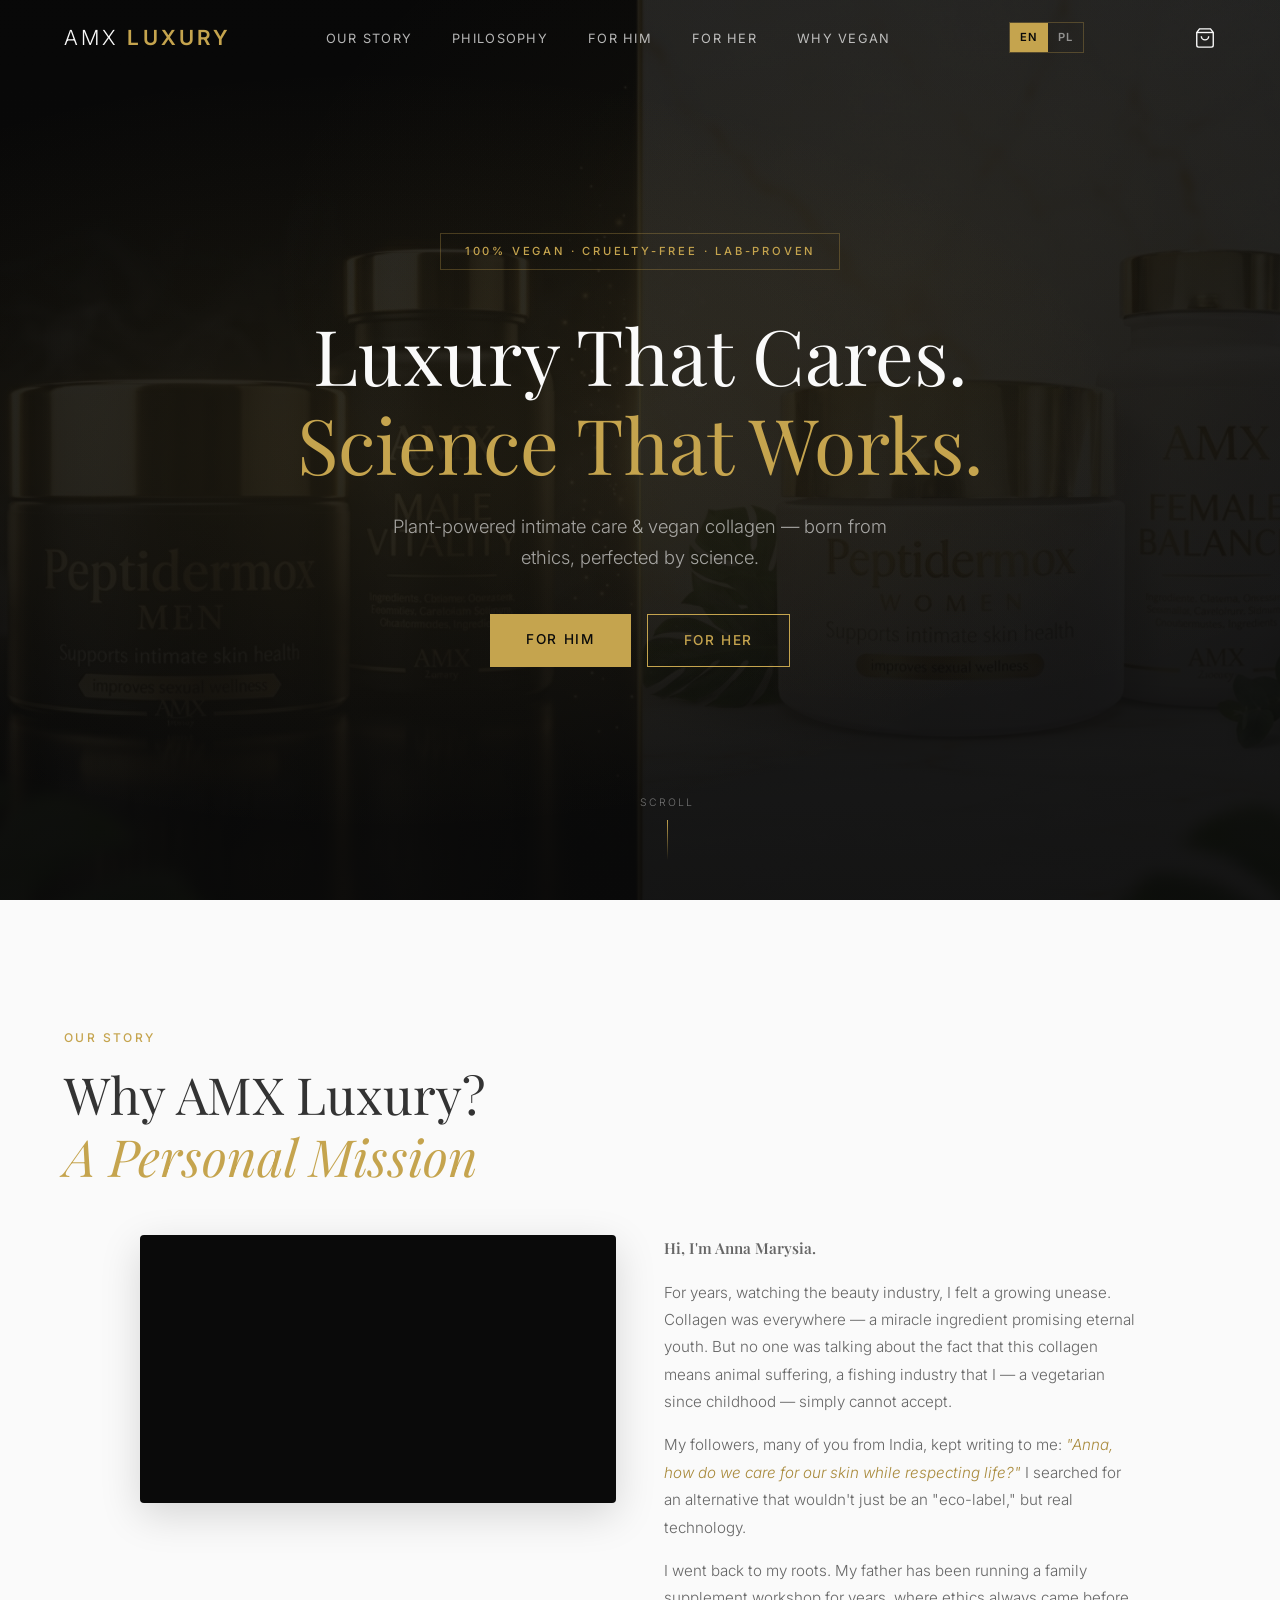
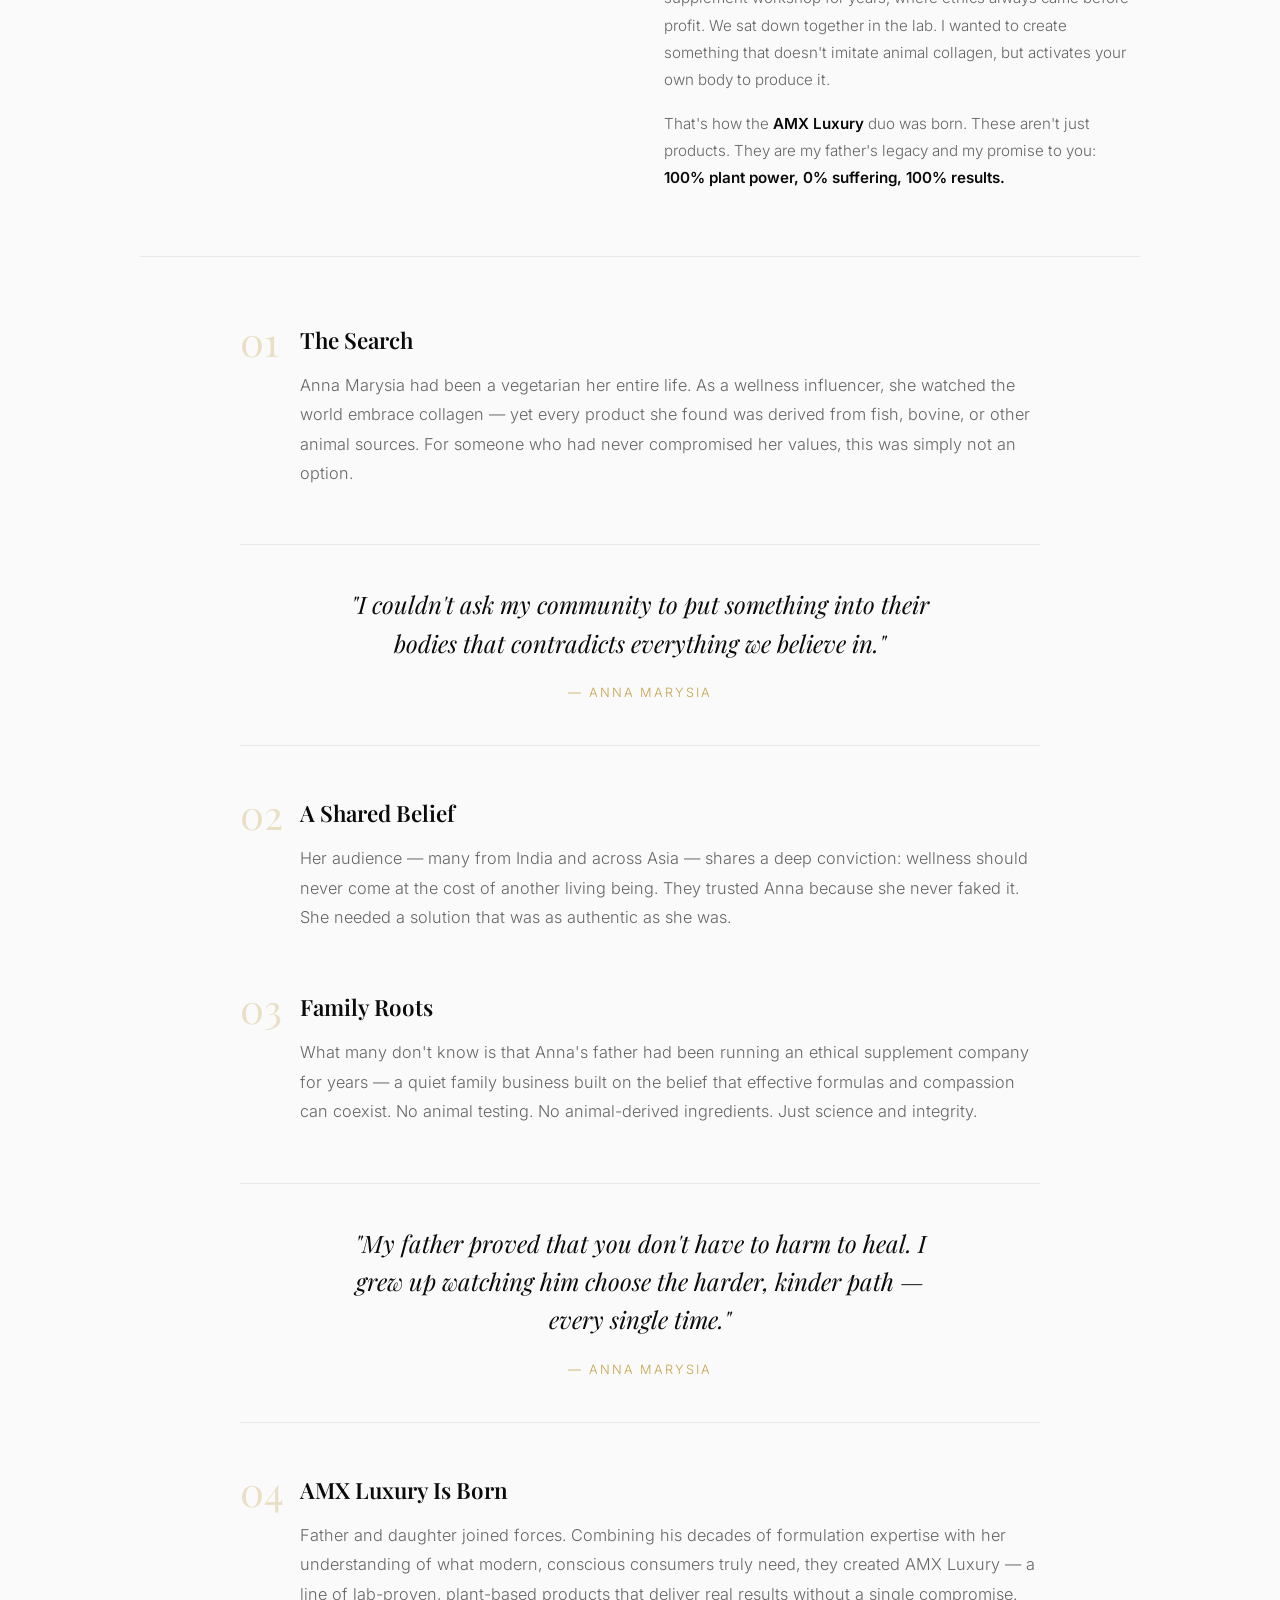
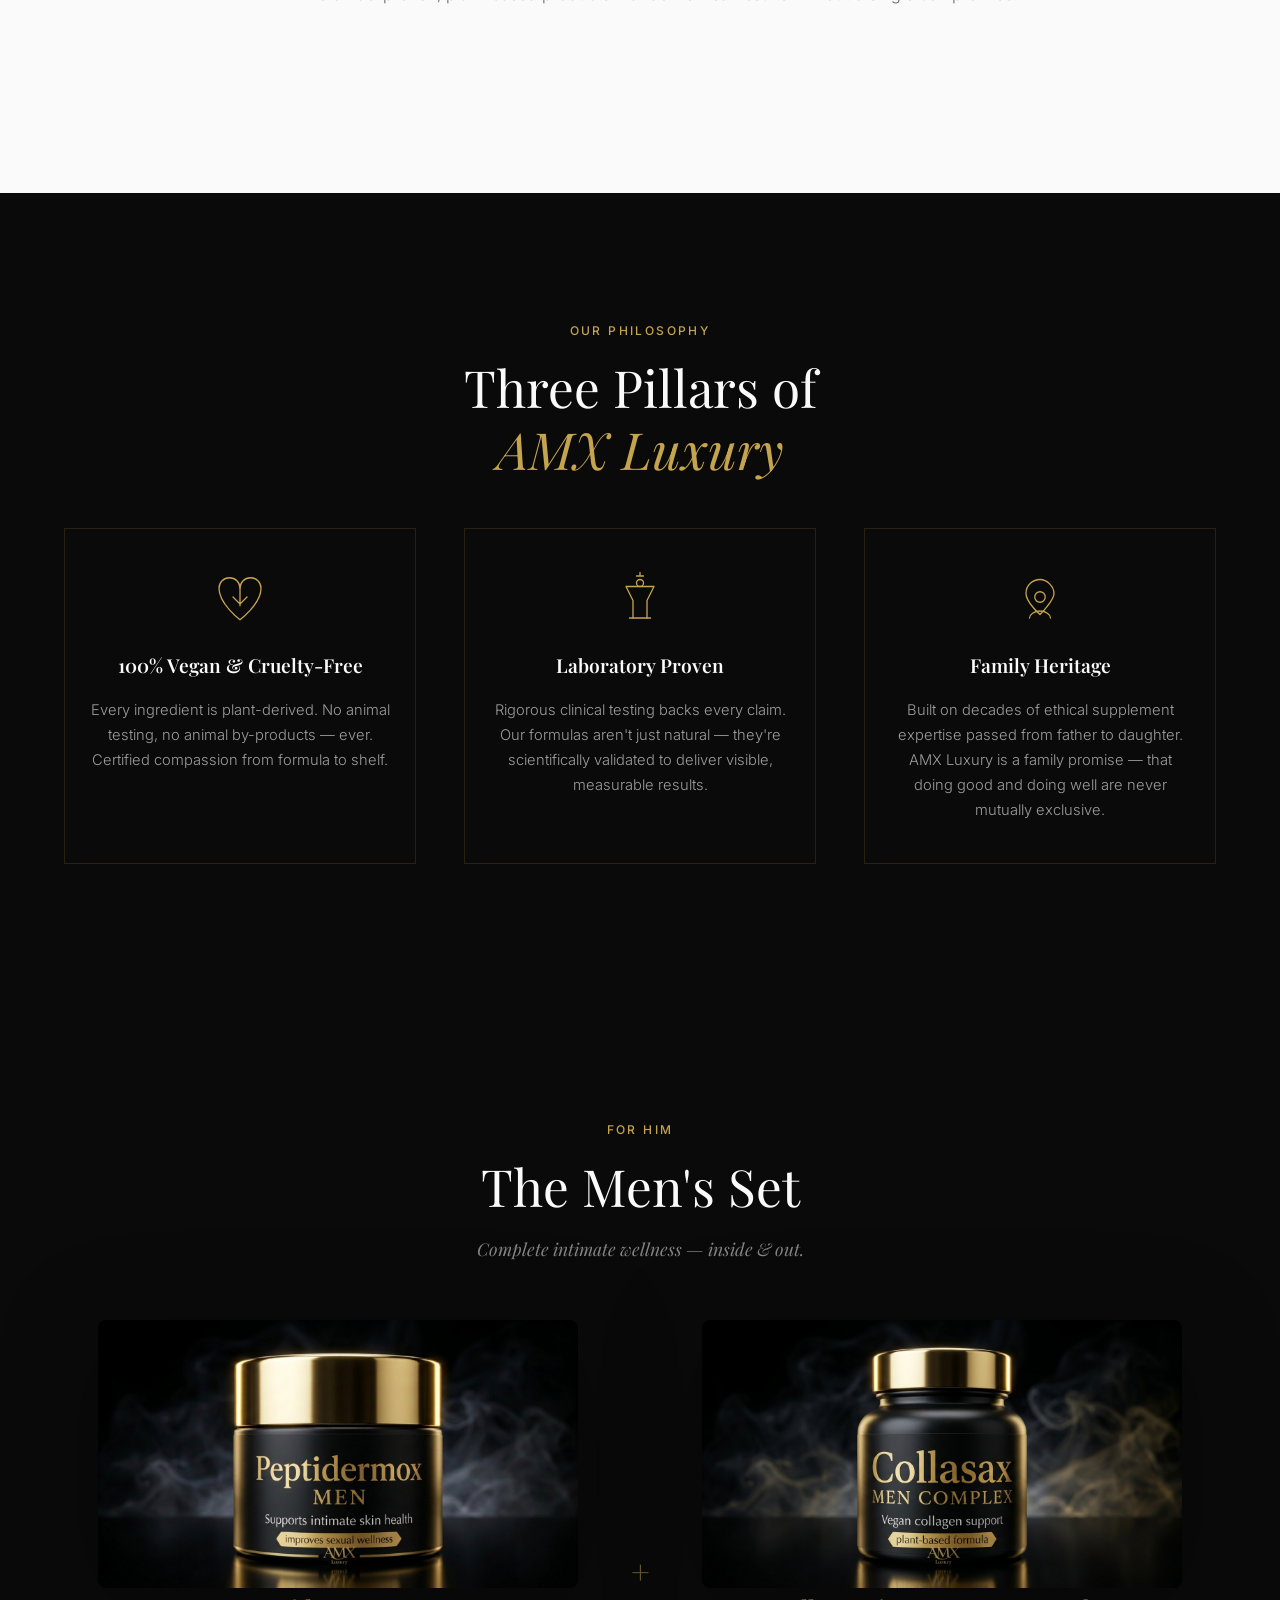
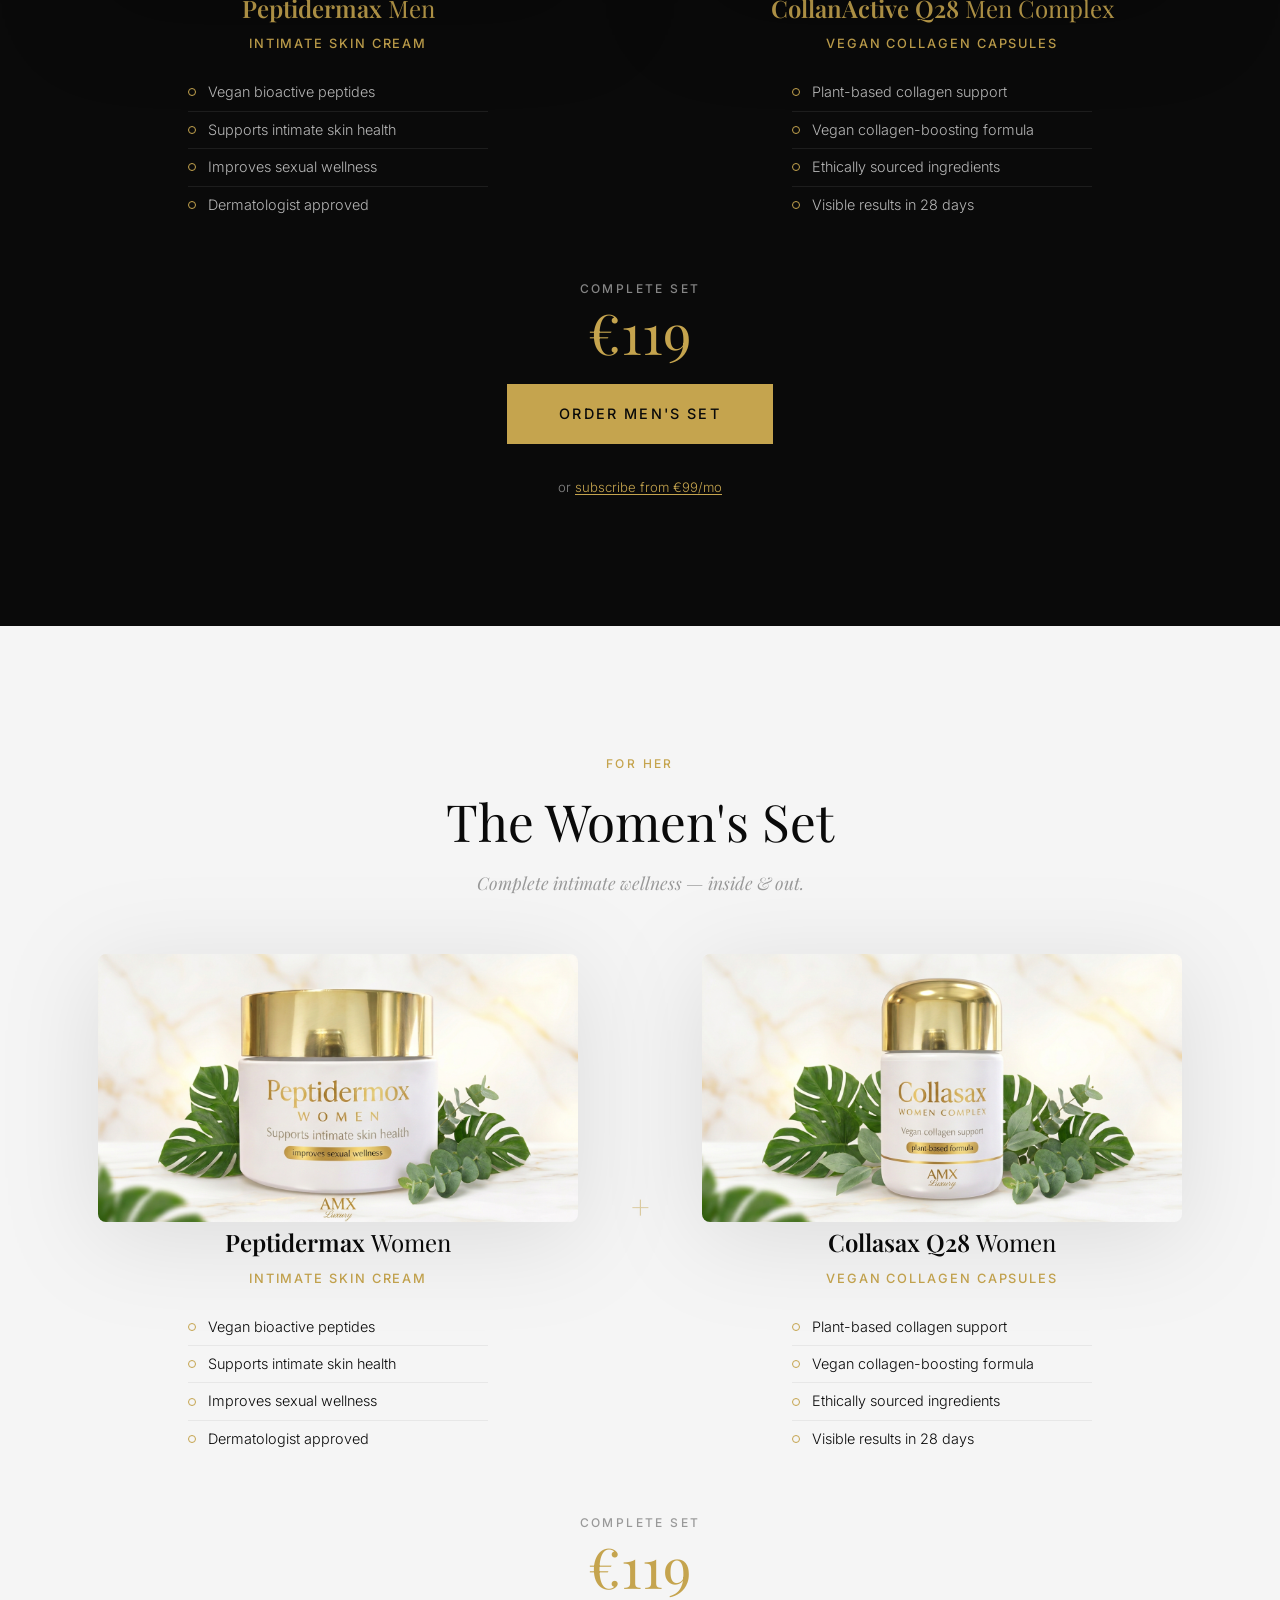
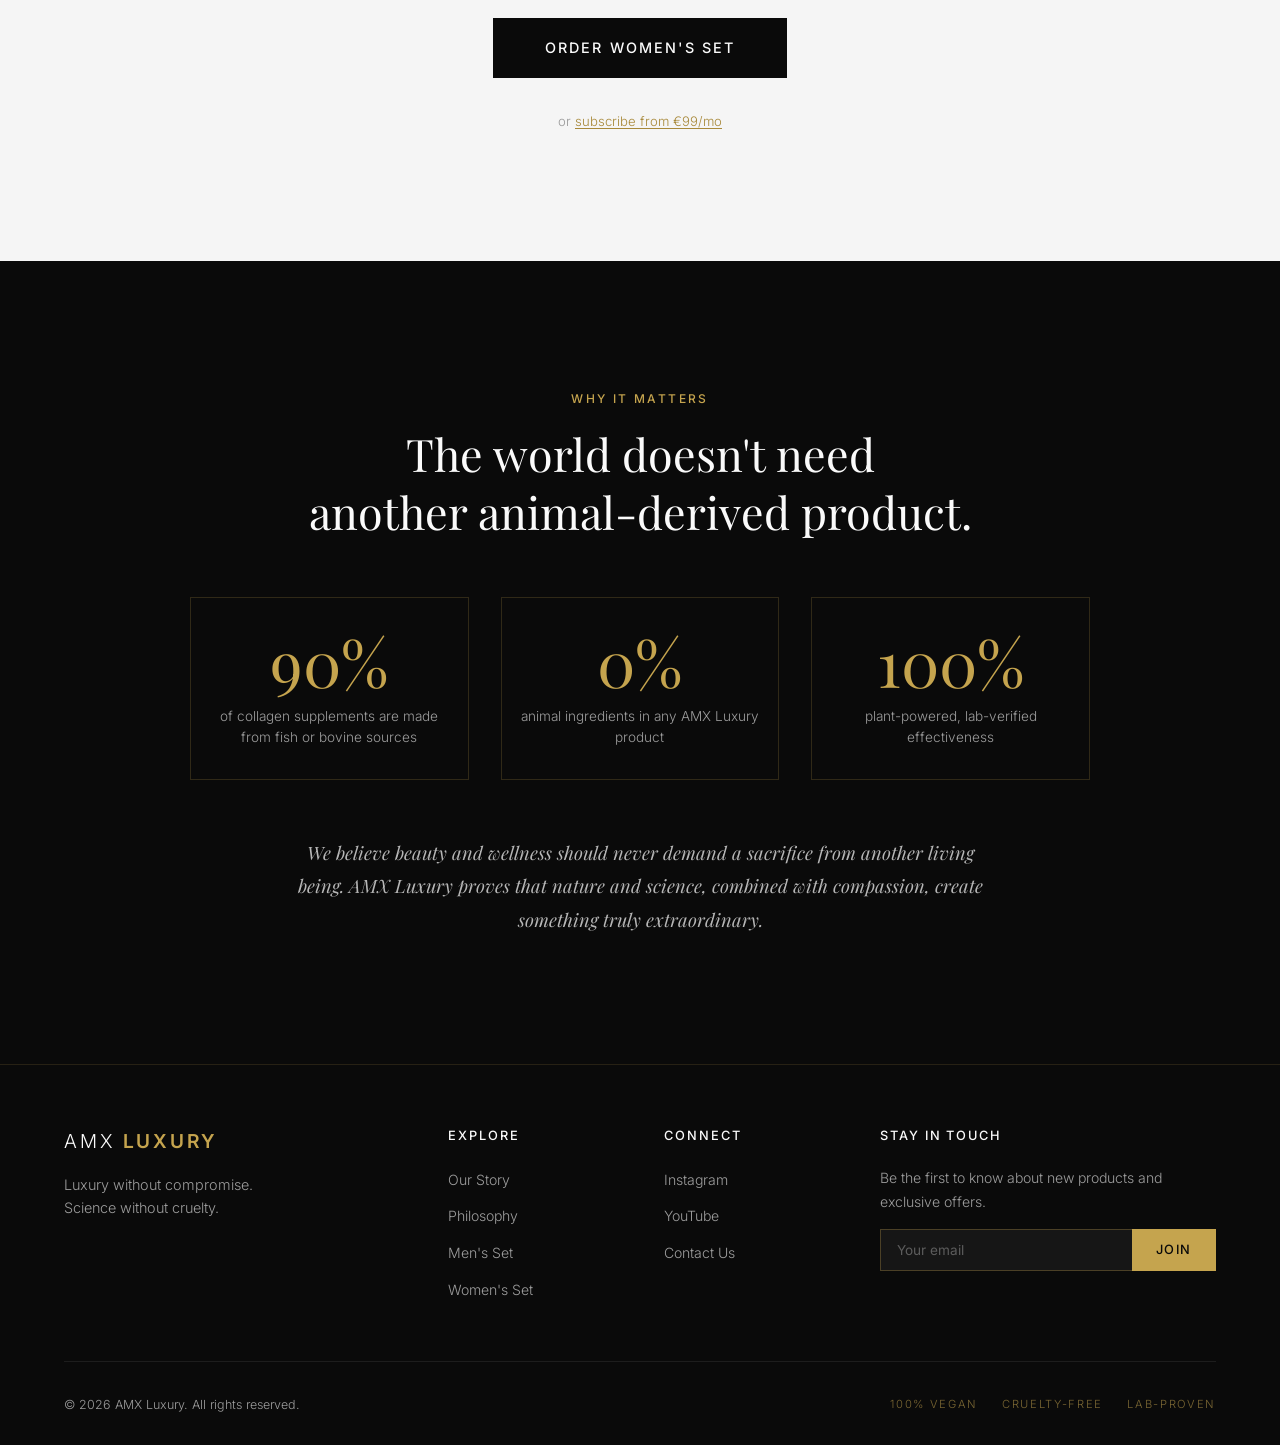
==== commit aaddaac7: "Add full shopping cart, checkout page, and payment method selection - Cart system (js/cart.js): loca" ====
--- a/index.html
+++ b/index.html
@@ -33,6 +33,7 @@
   <link href="https://fonts.googleapis.com/css2?family=Playfair+Display:ital,wght@0,400;0,600;0,700;1,400;1,600&family=Inter:wght@300;400;500;600&display=swap" rel="stylesheet">
   <link rel="stylesheet" href="css/style.css">
   <link rel="stylesheet" href="css/animations.css">
+  <link rel="stylesheet" href="css/cart.css">
 </head>
 <body>
 
@@ -54,6 +55,10 @@
         <button class="lang-switch__btn lang-switch__btn--active" data-lang="en">EN</button>
         <button class="lang-switch__btn" data-lang="pl">PL</button>
       </div>
+      <button class="nav__cart-btn" aria-label="Cart">
+        <svg viewBox="0 0 24 24" fill="none" stroke="currentColor" stroke-width="1.5"><path d="M6 2L3 6v14a2 2 0 0 0 2 2h14a2 2 0 0 0 2-2V6l-3-4z"/><line x1="3" y1="6" x2="21" y2="6"/><path d="M16 10a4 4 0 0 1-8 0"/></svg>
+        <span class="nav__cart-count">0</span>
+      </button>
     </div>
   </nav>
 
@@ -385,5 +390,6 @@
 
   <script src="js/main.js"></script>
   <script src="js/i18n.js"></script>
+  <script src="js/cart.js"></script>
 </body>
 </html>
--- a/css/cart.css
+++ b/css/cart.css
@@ -0,0 +1,500 @@
+/* ============================================================
+   Cart Drawer & Checkout Styles
+   ============================================================ */
+
+/* ---------- Nav cart icon ---------- */
+.nav__cart-btn {
+  position: relative;
+  color: var(--white);
+  margin-left: 1rem;
+  cursor: pointer;
+  background: none;
+  border: none;
+  display: flex;
+  align-items: center;
+}
+.nav__cart-btn svg { width: 22px; height: 22px; }
+.nav__cart-count {
+  position: absolute;
+  top: -6px;
+  right: -8px;
+  width: 18px;
+  height: 18px;
+  border-radius: 50%;
+  background: var(--gold);
+  color: var(--black);
+  font-size: 0.65rem;
+  font-weight: 700;
+  display: none;
+  align-items: center;
+  justify-content: center;
+  line-height: 1;
+}
+
+/* ---------- Overlay ---------- */
+.cart-overlay {
+  position: fixed;
+  inset: 0;
+  background: rgba(0, 0, 0, 0.6);
+  z-index: 1100;
+  opacity: 0;
+  visibility: hidden;
+  transition: opacity 0.3s, visibility 0.3s;
+}
+.cart-overlay--visible {
+  opacity: 1;
+  visibility: visible;
+}
+
+/* ---------- Drawer ---------- */
+.cart-drawer {
+  position: fixed;
+  top: 0;
+  right: 0;
+  width: 420px;
+  max-width: 90vw;
+  height: 100vh;
+  background: var(--black);
+  color: var(--white);
+  z-index: 1200;
+  display: flex;
+  flex-direction: column;
+  transform: translateX(100%);
+  transition: transform 0.4s cubic-bezier(0.22, 1, 0.36, 1);
+  box-shadow: -8px 0 40px rgba(0, 0, 0, 0.4);
+}
+.cart-drawer--open {
+  transform: translateX(0);
+}
+
+.cart-drawer__header {
+  display: flex;
+  justify-content: space-between;
+  align-items: center;
+  padding: 20px 24px;
+  border-bottom: 1px solid rgba(197, 164, 78, 0.15);
+}
+.cart-drawer__header h3 {
+  font-family: var(--font-serif);
+  font-weight: 600;
+  font-size: 1.3rem;
+}
+.cart-drawer__close {
+  color: rgba(255, 255, 255, 0.5);
+  font-size: 1.8rem;
+  line-height: 1;
+  cursor: pointer;
+  background: none;
+  border: none;
+  transition: color 0.3s;
+}
+.cart-drawer__close:hover { color: var(--white); }
+
+.cart-drawer__body {
+  flex: 1;
+  overflow-y: auto;
+  padding: 16px 24px;
+}
+
+.cart-drawer__empty {
+  display: flex;
+  flex-direction: column;
+  align-items: center;
+  justify-content: center;
+  height: 100%;
+  color: rgba(255, 255, 255, 0.3);
+  text-align: center;
+  gap: 1rem;
+}
+.cart-drawer__empty svg { opacity: 0.3; }
+.cart-drawer__empty p { font-size: 0.95rem; }
+
+/* ---------- Cart item ---------- */
+.cart-item {
+  display: flex;
+  gap: 12px;
+  padding: 16px 0;
+  border-bottom: 1px solid rgba(255, 255, 255, 0.06);
+  align-items: flex-start;
+}
+.cart-item__img {
+  width: 64px;
+  height: 64px;
+  object-fit: contain;
+  border-radius: 4px;
+  flex-shrink: 0;
+}
+.cart-item__info {
+  flex: 1;
+  min-width: 0;
+}
+.cart-item__info strong {
+  display: block;
+  font-size: 0.9rem;
+  font-weight: 600;
+  margin-bottom: 2px;
+}
+.cart-item__desc {
+  display: block;
+  font-size: 0.75rem;
+  color: rgba(255, 255, 255, 0.4);
+  margin-bottom: 4px;
+}
+.cart-item__sub {
+  display: inline-block;
+  font-size: 0.68rem;
+  font-weight: 600;
+  letter-spacing: 0.05em;
+  text-transform: uppercase;
+  color: #2ecc71;
+  margin-bottom: 6px;
+}
+.cart-item__qty {
+  display: inline-flex;
+  align-items: center;
+  gap: 0;
+  border: 1px solid rgba(255, 255, 255, 0.12);
+  border-radius: 2px;
+  overflow: hidden;
+}
+.cart-item__qty-btn {
+  width: 28px;
+  height: 28px;
+  display: flex;
+  align-items: center;
+  justify-content: center;
+  font-size: 0.9rem;
+  color: var(--white);
+  background: rgba(255, 255, 255, 0.05);
+  border: none;
+  cursor: pointer;
+  transition: background 0.2s;
+}
+.cart-item__qty-btn:hover { background: rgba(255, 255, 255, 0.1); }
+.cart-item__qty span {
+  width: 28px;
+  text-align: center;
+  font-size: 0.82rem;
+  font-weight: 600;
+}
+
+.cart-item__right {
+  display: flex;
+  flex-direction: column;
+  align-items: flex-end;
+  gap: 8px;
+  flex-shrink: 0;
+}
+.cart-item__price {
+  font-family: var(--font-serif);
+  font-size: 1.1rem;
+  color: var(--gold);
+}
+.cart-item__remove {
+  font-size: 1.2rem;
+  color: rgba(255, 255, 255, 0.25);
+  background: none;
+  border: none;
+  cursor: pointer;
+  line-height: 1;
+  transition: color 0.2s;
+}
+.cart-item__remove:hover { color: #e74c3c; }
+
+/* ---------- Drawer footer ---------- */
+.cart-drawer__footer {
+  padding: 20px 24px;
+  border-top: 1px solid rgba(197, 164, 78, 0.15);
+}
+.cart-drawer__total {
+  display: flex;
+  justify-content: space-between;
+  align-items: center;
+  margin-bottom: 1rem;
+  font-size: 0.9rem;
+}
+.cart-drawer__total strong {
+  font-family: var(--font-serif);
+  font-size: 1.5rem;
+  color: var(--gold);
+}
+.cart-drawer__secure {
+  display: flex;
+  align-items: center;
+  justify-content: center;
+  gap: 6px;
+  margin-top: 0.75rem;
+  font-size: 0.72rem;
+  color: rgba(255, 255, 255, 0.35);
+}
+
+/* ============================================================
+   CHECKOUT PAGE
+   ============================================================ */
+.checkout {
+  padding: 100px 0 80px;
+  min-height: 100vh;
+}
+.page--dark .checkout { background: var(--black); }
+
+.checkout__grid {
+  display: grid;
+  grid-template-columns: 1.3fr 1fr;
+  gap: 3rem;
+  align-items: start;
+}
+
+/* -- Form column -- */
+.checkout__form-section {
+  margin-bottom: 2rem;
+}
+.checkout__form-section h2 {
+  font-family: var(--font-serif);
+  font-weight: 600;
+  font-size: 1.3rem;
+  margin-bottom: 1.2rem;
+  padding-bottom: 0.6rem;
+  border-bottom: 1px solid rgba(197, 164, 78, 0.15);
+}
+.checkout__form-section h2 span {
+  font-size: 0.8rem;
+  font-weight: 400;
+  color: rgba(255, 255, 255, 0.4);
+  margin-left: 0.5rem;
+}
+
+.form-row {
+  display: grid;
+  grid-template-columns: 1fr 1fr;
+  gap: 12px;
+  margin-bottom: 12px;
+}
+.form-row--full { grid-template-columns: 1fr; }
+
+.form-field {
+  display: flex;
+  flex-direction: column;
+  gap: 4px;
+}
+.form-field label {
+  font-size: 0.75rem;
+  font-weight: 500;
+  letter-spacing: 0.05em;
+  text-transform: uppercase;
+  color: rgba(255, 255, 255, 0.5);
+}
+.form-field input,
+.form-field select {
+  padding: 12px 14px;
+  font-family: var(--font-sans);
+  font-size: 0.9rem;
+  background: rgba(255, 255, 255, 0.05);
+  border: 1px solid rgba(197, 164, 78, 0.2);
+  border-radius: 4px;
+  color: var(--white);
+  outline: none;
+  transition: border-color 0.3s;
+}
+.form-field input:focus,
+.form-field select:focus {
+  border-color: var(--gold);
+}
+.form-field input::placeholder { color: rgba(255, 255, 255, 0.25); }
+.form-field select option { background: var(--black); }
+
+/* -- Payment methods -- */
+.pay-methods {
+  display: flex;
+  flex-direction: column;
+  gap: 10px;
+}
+.pay-method {
+  display: flex;
+  align-items: center;
+  gap: 12px;
+  padding: 14px 16px;
+  border: 1px solid rgba(197, 164, 78, 0.15);
+  border-radius: 4px;
+  cursor: pointer;
+  transition: all 0.3s;
+  background: transparent;
+}
+.pay-method:hover,
+.pay-method--selected {
+  border-color: var(--gold);
+  background: rgba(197, 164, 78, 0.05);
+}
+.pay-method input[type="radio"] {
+  accent-color: var(--gold);
+  width: 16px;
+  height: 16px;
+  flex-shrink: 0;
+}
+.pay-method__label {
+  flex: 1;
+  font-size: 0.9rem;
+  font-weight: 500;
+}
+.pay-method__icons {
+  display: flex;
+  gap: 6px;
+  align-items: center;
+}
+.pay-method__icon {
+  height: 24px;
+  width: auto;
+  padding: 2px 6px;
+  background: rgba(255, 255, 255, 0.9);
+  border-radius: 3px;
+  font-size: 0.65rem;
+  font-weight: 700;
+  color: #333;
+  display: inline-flex;
+  align-items: center;
+}
+
+/* Card form */
+.card-fields {
+  margin-top: 12px;
+  padding-top: 12px;
+  border-top: 1px solid rgba(255, 255, 255, 0.06);
+}
+
+/* -- Summary column -- */
+.checkout__summary {
+  position: sticky;
+  top: 100px;
+  padding: 24px;
+  border: 1px solid rgba(197, 164, 78, 0.15);
+  border-radius: 4px;
+}
+.checkout__summary h3 {
+  font-family: var(--font-serif);
+  font-weight: 600;
+  font-size: 1.1rem;
+  margin-bottom: 1rem;
+}
+
+.summary-item {
+  display: flex;
+  gap: 12px;
+  padding: 10px 0;
+  border-bottom: 1px solid rgba(255, 255, 255, 0.06);
+  align-items: center;
+}
+.summary-item__img {
+  width: 48px;
+  height: 48px;
+  object-fit: contain;
+  border-radius: 3px;
+  flex-shrink: 0;
+}
+.summary-item__info {
+  flex: 1;
+  min-width: 0;
+}
+.summary-item__info strong {
+  display: block;
+  font-size: 0.82rem;
+  font-weight: 600;
+}
+.summary-item__info span {
+  font-size: 0.72rem;
+  color: rgba(255, 255, 255, 0.4);
+}
+.summary-item__price {
+  font-family: var(--font-serif);
+  font-size: 0.95rem;
+  color: var(--gold);
+  flex-shrink: 0;
+}
+
+.summary-line {
+  display: flex;
+  justify-content: space-between;
+  padding: 8px 0;
+  font-size: 0.88rem;
+}
+.summary-line--total {
+  padding-top: 12px;
+  margin-top: 4px;
+  border-top: 1px solid rgba(197, 164, 78, 0.2);
+  font-weight: 600;
+}
+.summary-line--total span:last-child {
+  font-family: var(--font-serif);
+  font-size: 1.4rem;
+  color: var(--gold);
+}
+
+.checkout__place-btn {
+  margin-top: 1.5rem;
+}
+
+.checkout__badges {
+  display: flex;
+  justify-content: center;
+  gap: 1.2rem;
+  margin-top: 1rem;
+  flex-wrap: wrap;
+}
+.checkout__badges span {
+  font-size: 0.65rem;
+  letter-spacing: 0.1em;
+  text-transform: uppercase;
+  color: rgba(255, 255, 255, 0.35);
+}
+
+/* -- Success overlay -- */
+.order-success {
+  position: fixed;
+  inset: 0;
+  z-index: 2000;
+  background: rgba(10, 10, 10, 0.97);
+  display: flex;
+  align-items: center;
+  justify-content: center;
+  text-align: center;
+  opacity: 0;
+  visibility: hidden;
+  transition: all 0.4s;
+}
+.order-success--visible {
+  opacity: 1;
+  visibility: visible;
+}
+.order-success__inner {
+  max-width: 440px;
+  padding: 3rem 2rem;
+}
+.order-success__check {
+  width: 72px;
+  height: 72px;
+  border-radius: 50%;
+  border: 2px solid var(--gold);
+  display: flex;
+  align-items: center;
+  justify-content: center;
+  margin: 0 auto 1.5rem;
+  color: var(--gold);
+}
+.order-success__check svg { width: 36px; height: 36px; }
+.order-success h2 {
+  font-family: var(--font-serif);
+  font-size: 1.8rem;
+  color: var(--gold);
+  margin-bottom: 0.75rem;
+}
+.order-success p {
+  color: rgba(255, 255, 255, 0.6);
+  font-size: 0.95rem;
+  line-height: 1.7;
+  margin-bottom: 1.5rem;
+}
+
+/* ---------- Responsive ---------- */
+@media (max-width: 768px) {
+  .cart-drawer { width: 100%; max-width: 100vw; }
+  .checkout__grid { grid-template-columns: 1fr; }
+  .checkout__summary { position: static; }
+}
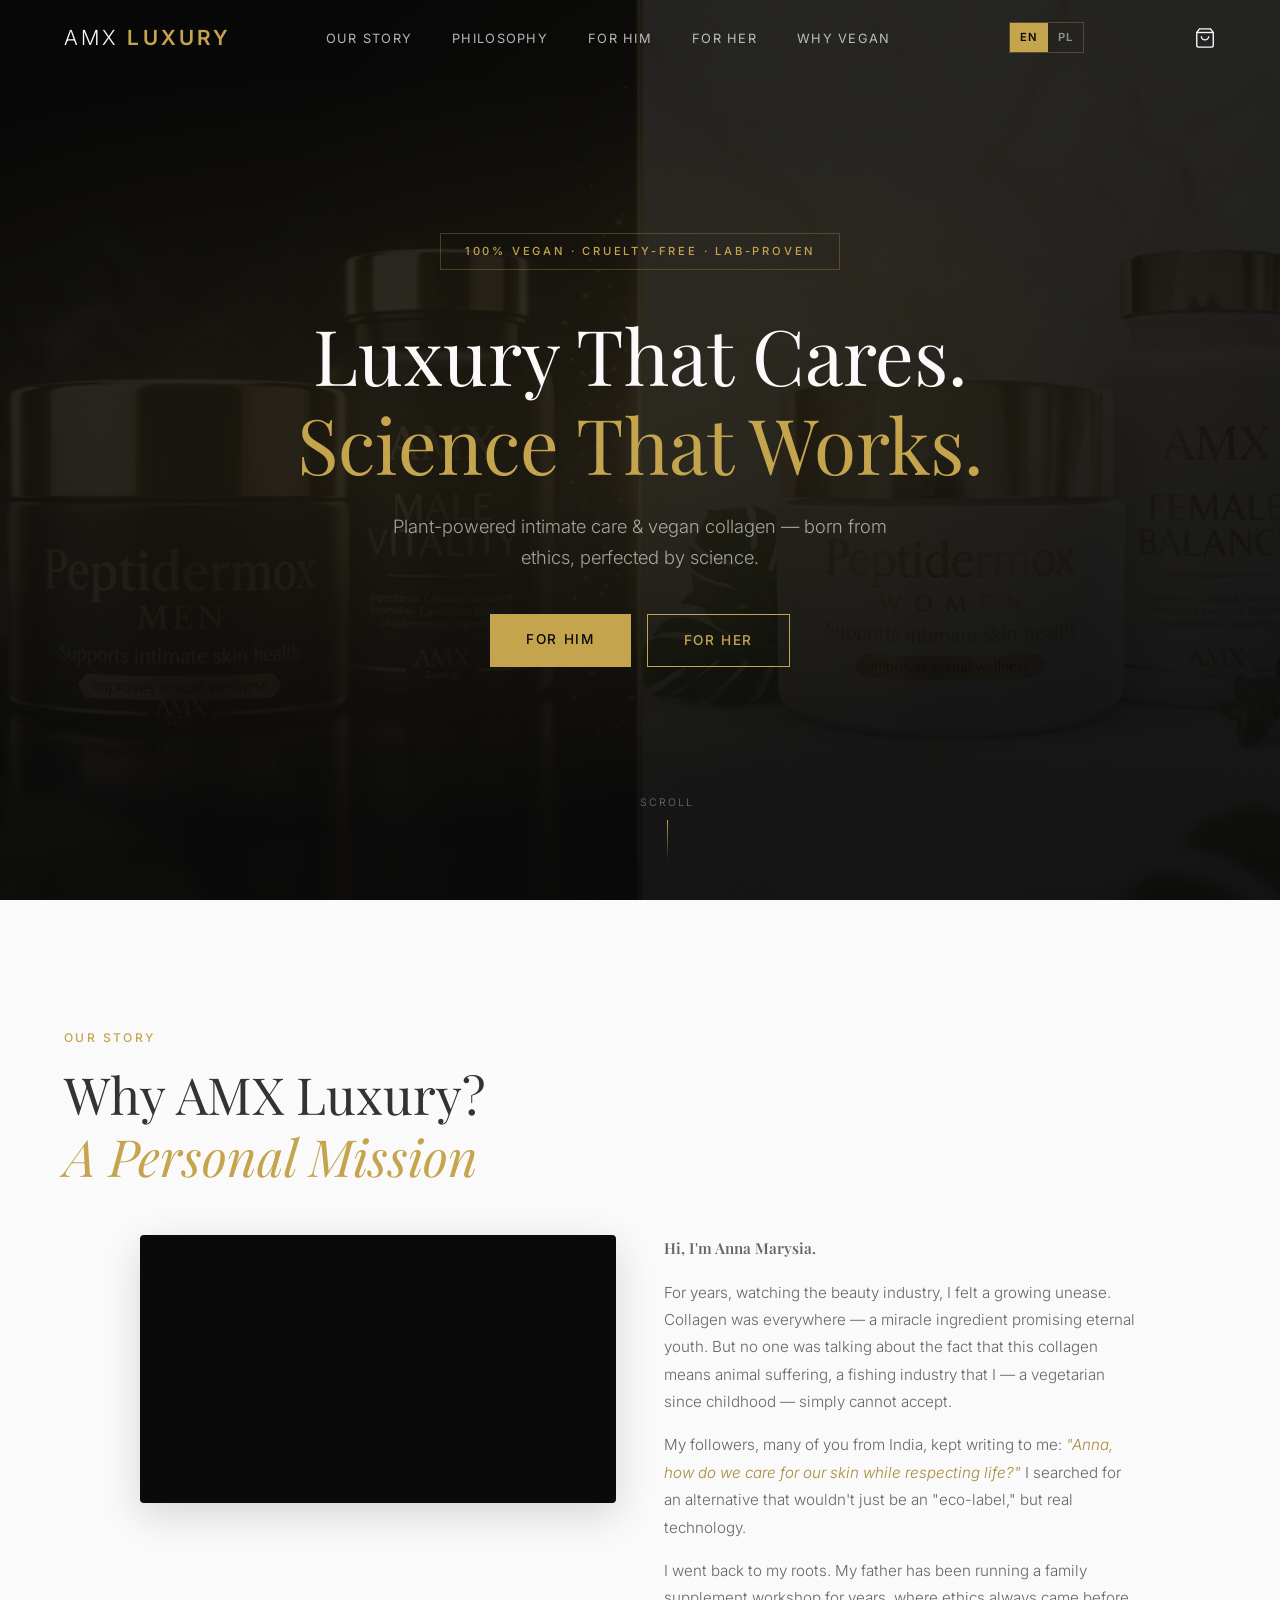
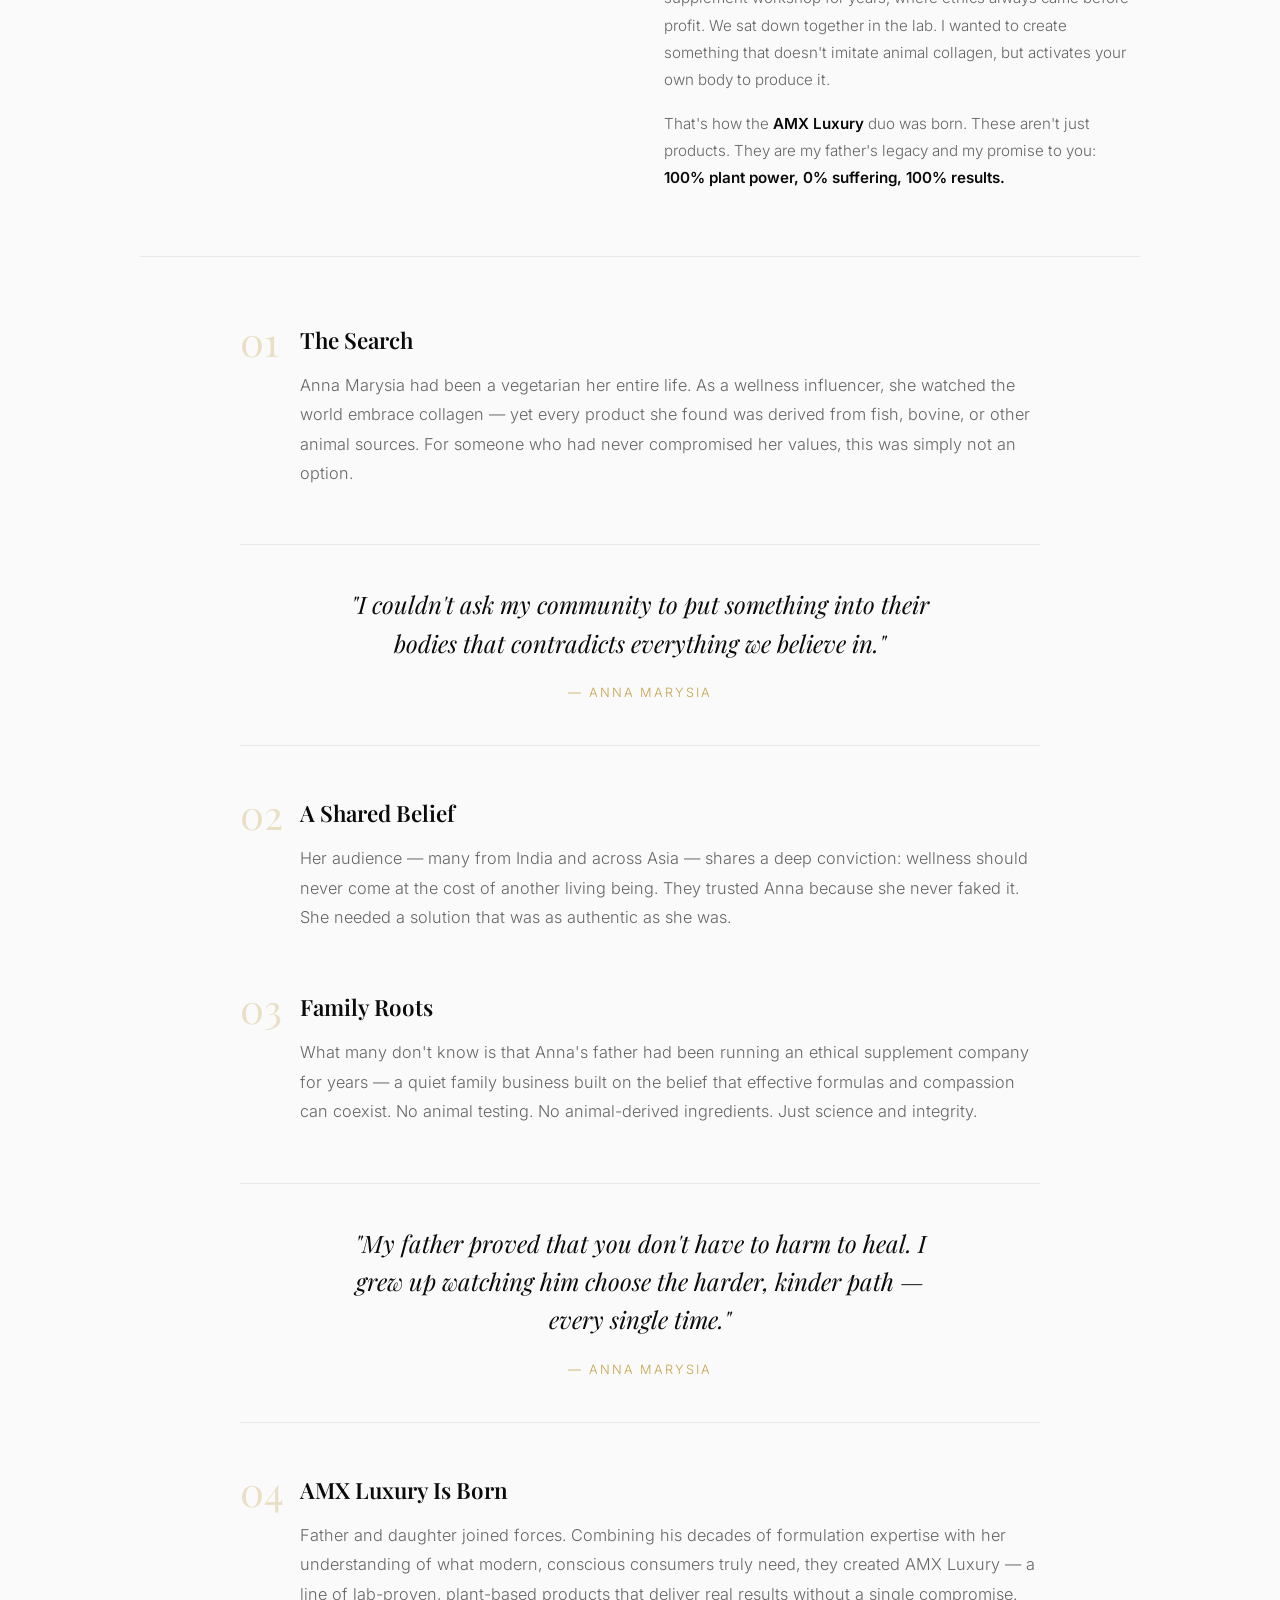
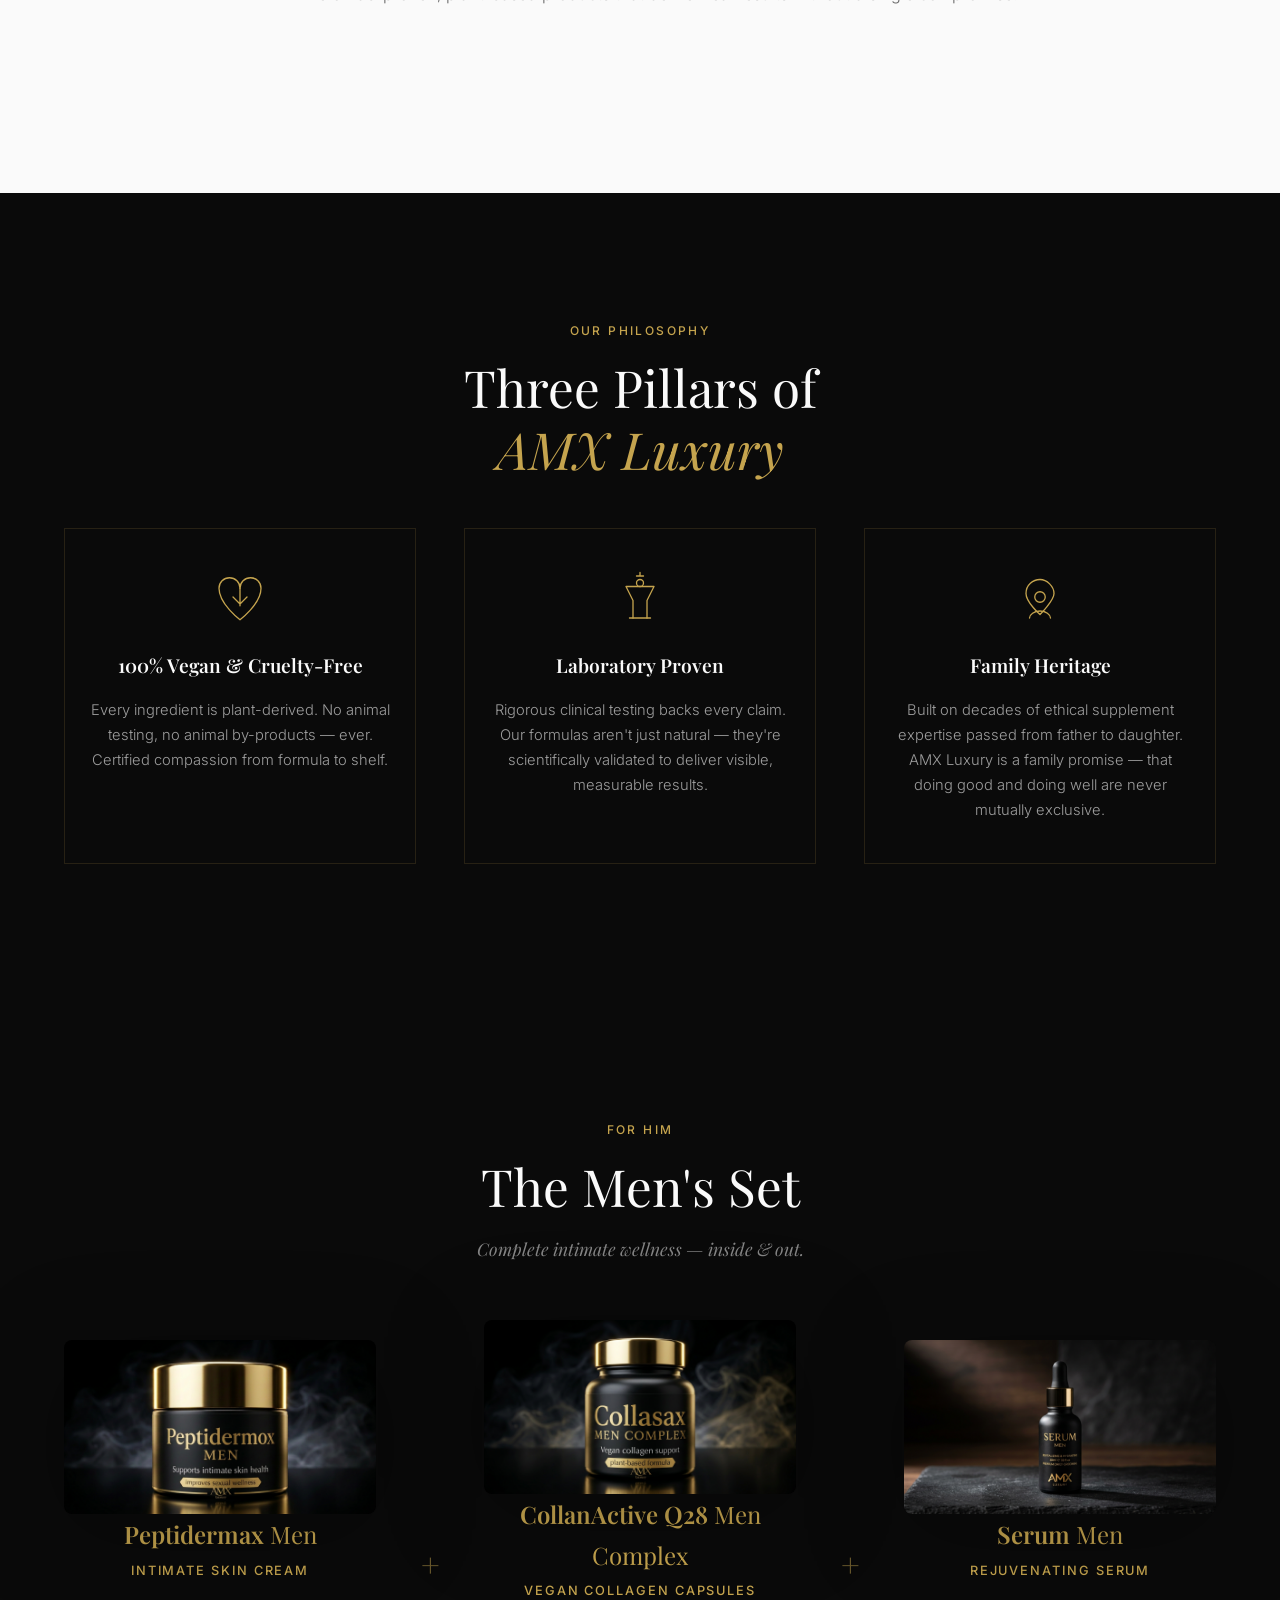
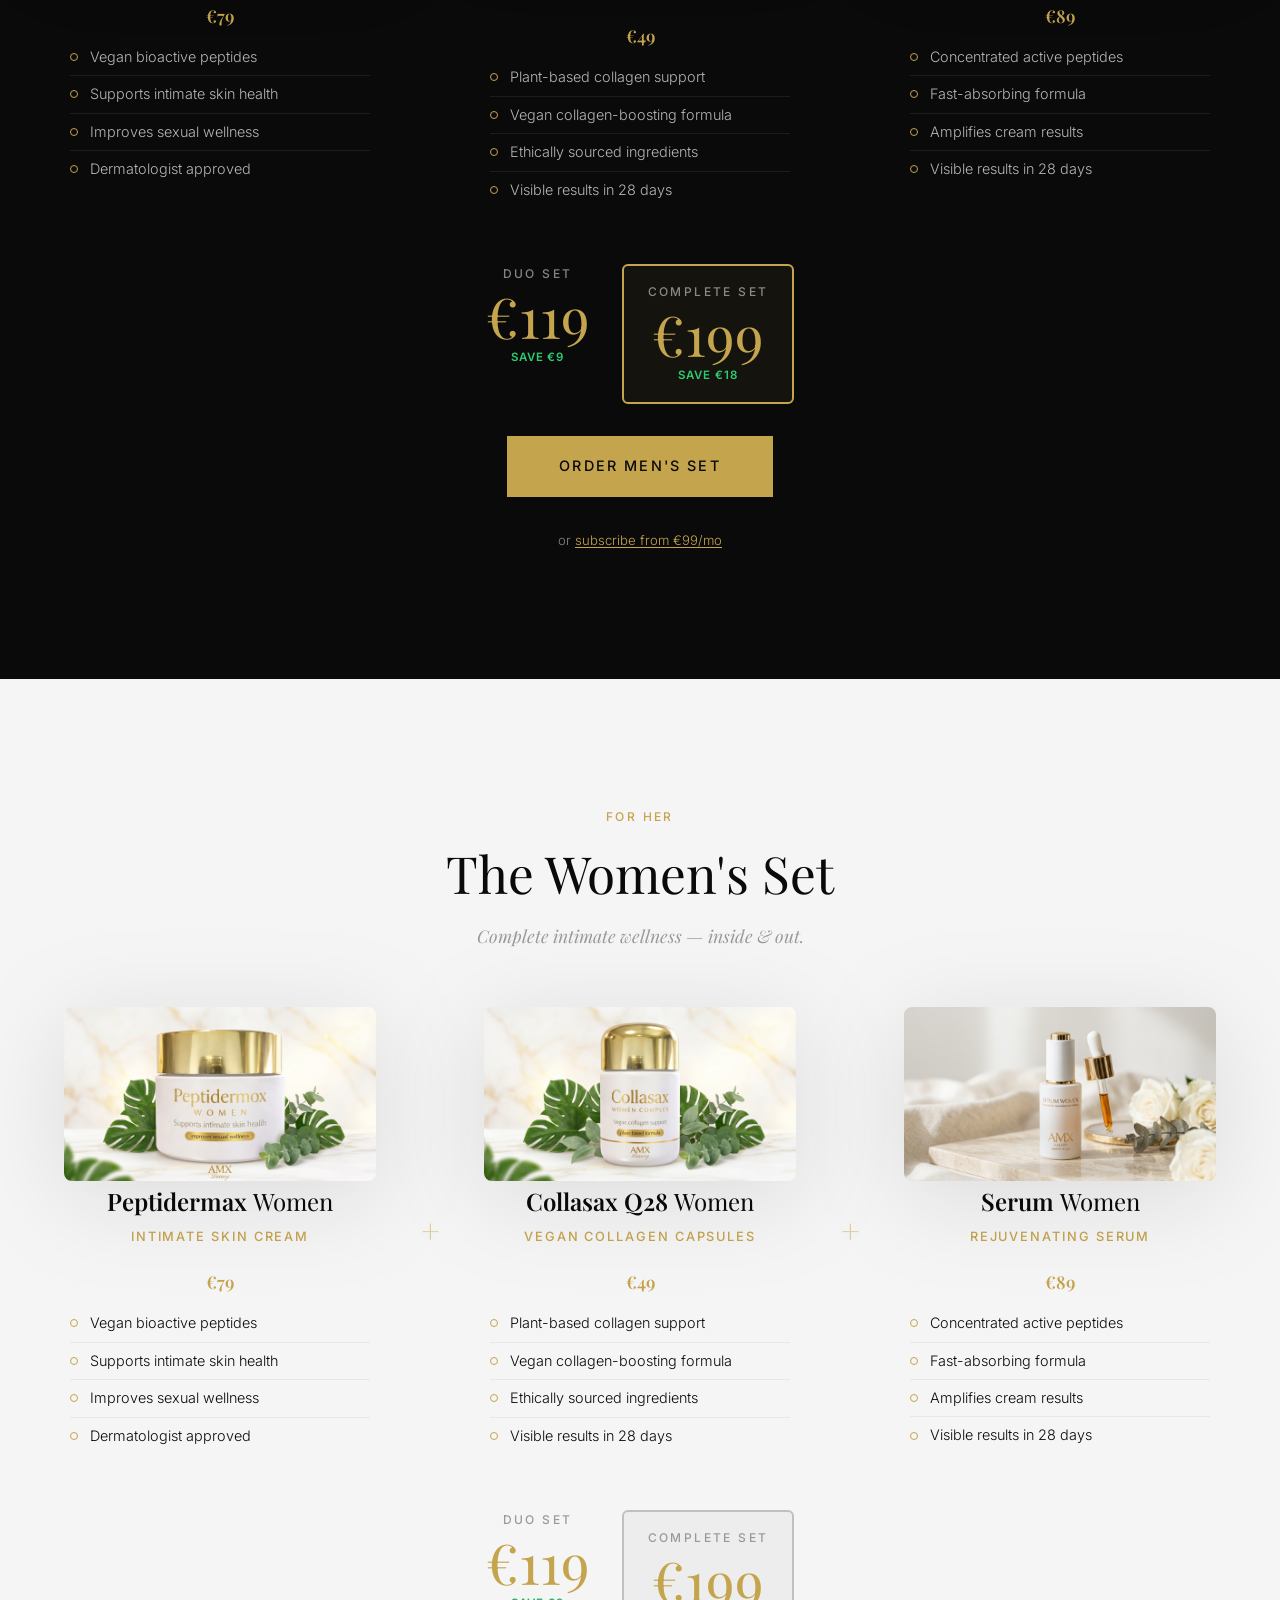
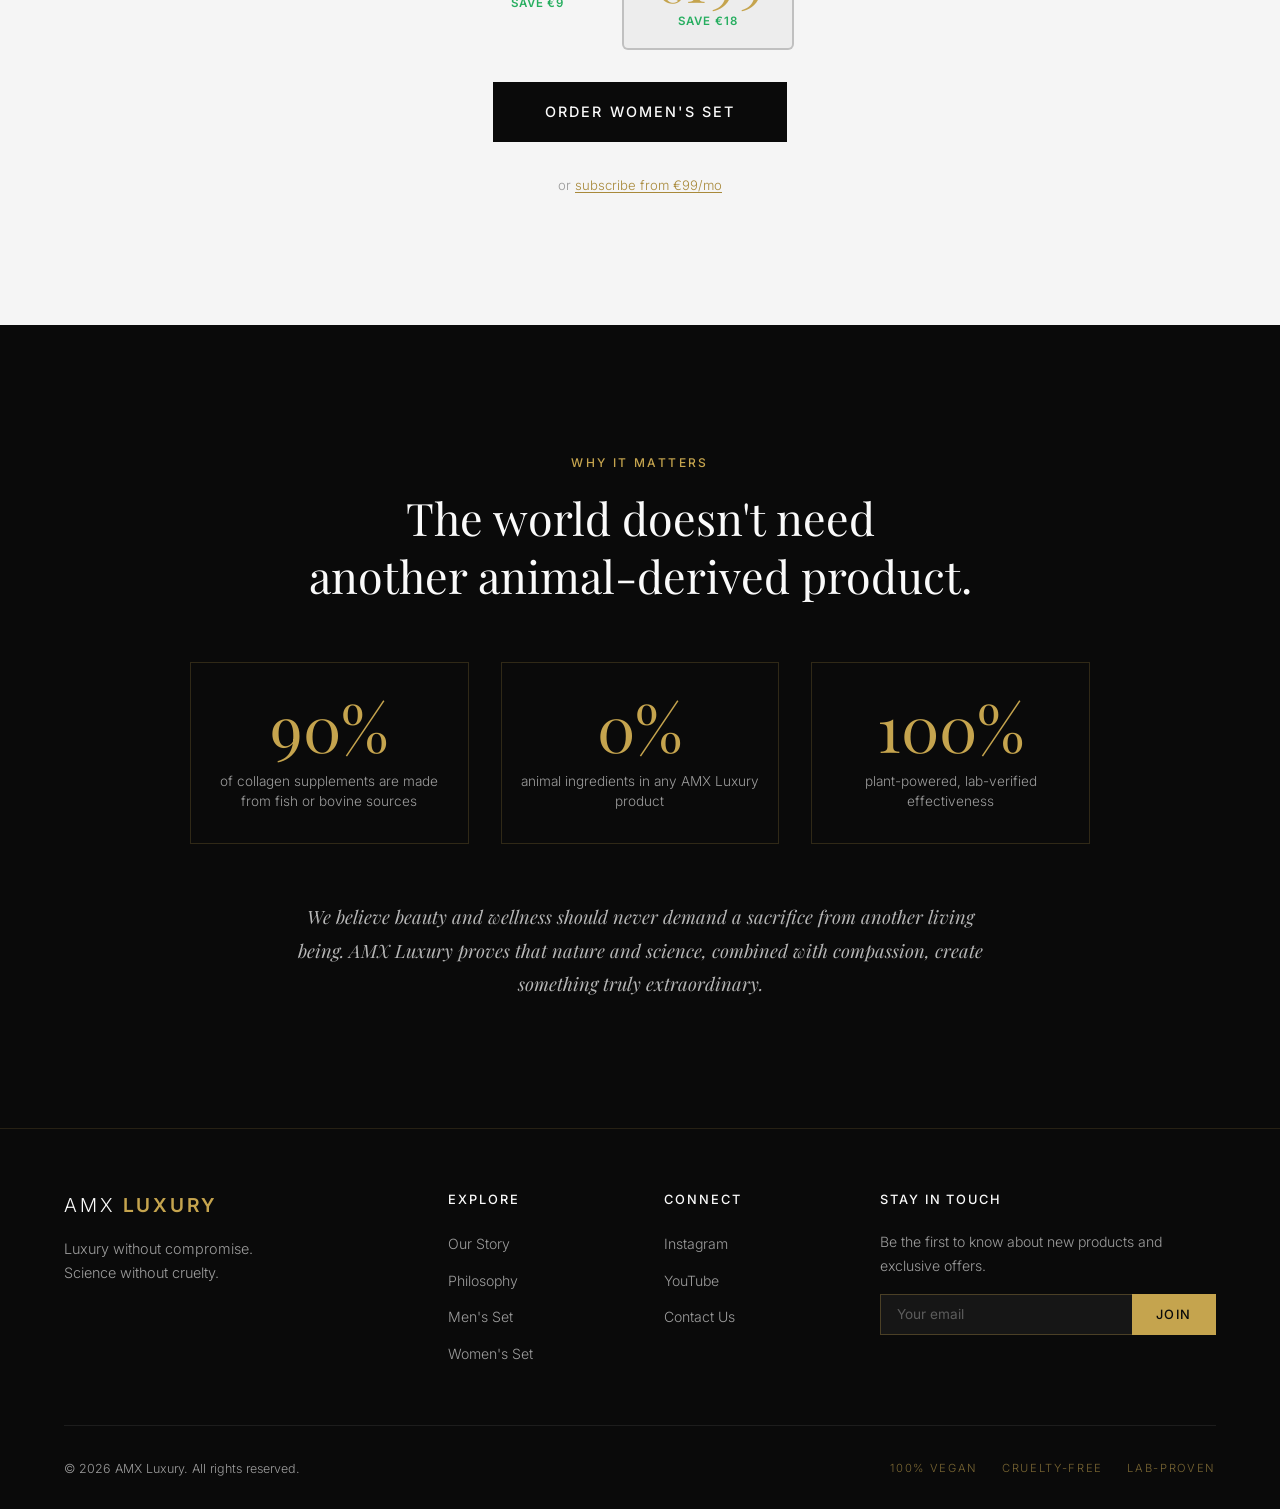
==== commit 85bb77fb: "Add 3-zone shipping, updated pricing, and Serum product - Shipping: 3 zones (Poland €5/€15 express, " ====
--- a/index.html
+++ b/index.html
@@ -215,6 +215,7 @@
           <div class="set__product-info">
             <h3>Peptidermax <span>Men</span></h3>
             <p class="set__product-type" data-i18n="set.type.cream">Intimate Skin Cream</p>
+            <p class="set__product-price">&euro;79</p>
             <ul>
               <li data-i18n="set.feat.peptides">Vegan bioactive peptides</li>
               <li data-i18n="set.feat.skin">Supports intimate skin health</li>
@@ -235,6 +236,7 @@
           <div class="set__product-info">
             <h3>CollanActive Q28 <span>Men Complex</span></h3>
             <p class="set__product-type" data-i18n="set.type.caps">Vegan Collagen Capsules</p>
+            <p class="set__product-price">&euro;49</p>
             <ul>
               <li data-i18n="set.feat.plant">Plant-based collagen support</li>
               <li data-i18n="set.feat.boost">Vegan collagen-boosting formula</li>
@@ -243,12 +245,41 @@
             </ul>
           </div>
         </div>
+
+        <div class="set__divider reveal">
+          <span>+</span>
+        </div>
+
+        <div class="set__product reveal">
+          <a href="products/men-set.html#serum" class="set__product-image">
+            <img src="images/serum-men.png" alt="Serum Men — black luxury serum bottle" loading="lazy">
+          </a>
+          <div class="set__product-info">
+            <h3>Serum <span>Men</span></h3>
+            <p class="set__product-type" data-i18n="set.type.serum">Rejuvenating Serum</p>
+            <p class="set__product-price">&euro;89</p>
+            <ul>
+              <li data-i18n="set.feat.serum.conc">Concentrated active peptides</li>
+              <li data-i18n="set.feat.serum.fast">Fast-absorbing formula</li>
+              <li data-i18n="set.feat.serum.amp">Amplifies cream results</li>
+              <li data-i18n="set.feat.28days">Visible results in 28 days</li>
+            </ul>
+          </div>
+        </div>
       </div>
 
       <div class="set__cta reveal">
-        <div class="set__price">
-          <span class="set__price-label" data-i18n="set.price.label">Complete Set</span>
-          <span class="set__price-amount">&euro;119</span>
+        <div class="set__price-options">
+          <div class="set__price">
+            <span class="set__price-label" data-i18n="set.price.duo">Duo Set</span>
+            <span class="set__price-amount">&euro;119</span>
+            <span class="set__price-save" data-i18n="set.save.duo">save &euro;9</span>
+          </div>
+          <div class="set__price set__price--highlight">
+            <span class="set__price-label" data-i18n="set.price.complete">Complete Set</span>
+            <span class="set__price-amount">&euro;199</span>
+            <span class="set__price-save" data-i18n="set.save.complete">save &euro;18</span>
+          </div>
         </div>
         <a href="products/men-set.html" class="btn btn--gold btn--lg" data-i18n="set.cta.men">Order Men's Set</a>
         <p class="set__sub-link" data-i18n="set.sub.hint">or <a href="products/men-set.html">subscribe from &euro;99/mo</a></p>
@@ -273,6 +304,7 @@
           <div class="set__product-info">
             <h3>Peptidermax <span>Women</span></h3>
             <p class="set__product-type" data-i18n="set.type.cream">Intimate Skin Cream</p>
+            <p class="set__product-price">&euro;79</p>
             <ul>
               <li data-i18n="set.feat.peptides">Vegan bioactive peptides</li>
               <li data-i18n="set.feat.skin">Supports intimate skin health</li>
@@ -293,6 +325,7 @@
           <div class="set__product-info">
             <h3>Collasax Q28 <span>Women</span></h3>
             <p class="set__product-type" data-i18n="set.type.caps">Vegan Collagen Capsules</p>
+            <p class="set__product-price">&euro;49</p>
             <ul>
               <li data-i18n="set.feat.plant">Plant-based collagen support</li>
               <li data-i18n="set.feat.boost">Vegan collagen-boosting formula</li>
@@ -301,12 +334,41 @@
             </ul>
           </div>
         </div>
+
+        <div class="set__divider reveal">
+          <span>+</span>
+        </div>
+
+        <div class="set__product reveal">
+          <a href="products/women-set.html#serum" class="set__product-image">
+            <img src="images/serum-women.png" alt="Serum Women — white luxury serum bottle" loading="lazy">
+          </a>
+          <div class="set__product-info">
+            <h3>Serum <span>Women</span></h3>
+            <p class="set__product-type" data-i18n="set.type.serum">Rejuvenating Serum</p>
+            <p class="set__product-price">&euro;89</p>
+            <ul>
+              <li data-i18n="set.feat.serum.conc">Concentrated active peptides</li>
+              <li data-i18n="set.feat.serum.fast">Fast-absorbing formula</li>
+              <li data-i18n="set.feat.serum.amp">Amplifies cream results</li>
+              <li data-i18n="set.feat.28days">Visible results in 28 days</li>
+            </ul>
+          </div>
+        </div>
       </div>
 
       <div class="set__cta reveal">
-        <div class="set__price set__price--dark">
-          <span class="set__price-label" data-i18n="set.price.label">Complete Set</span>
-          <span class="set__price-amount">&euro;119</span>
+        <div class="set__price-options">
+          <div class="set__price set__price--dark">
+            <span class="set__price-label" data-i18n="set.price.duo">Duo Set</span>
+            <span class="set__price-amount">&euro;119</span>
+            <span class="set__price-save" data-i18n="set.save.duo">save &euro;9</span>
+          </div>
+          <div class="set__price set__price--dark set__price--highlight">
+            <span class="set__price-label" data-i18n="set.price.complete">Complete Set</span>
+            <span class="set__price-amount">&euro;199</span>
+            <span class="set__price-save" data-i18n="set.save.complete">save &euro;18</span>
+          </div>
         </div>
         <a href="products/women-set.html" class="btn btn--dark btn--lg" data-i18n="set.cta.women">Order Women's Set</a>
         <p class="set__sub-link set__sub-link--dark" data-i18n="set.sub.hint.w">or <a href="products/women-set.html">subscribe from &euro;99/mo</a></p>
--- a/css/style.css
+++ b/css/style.css
@@ -571,13 +571,14 @@
   display: flex;
   align-items: center;
   justify-content: center;
-  gap: 2rem;
+  gap: 1.5rem;
   margin-bottom: 3.5rem;
+  flex-wrap: wrap;
 }
 
 .set__product {
-  flex: 1;
-  max-width: 480px;
+  flex: 1 1 220px;
+  max-width: 340px;
   text-align: center;
 }
 
@@ -585,7 +586,7 @@
   margin-bottom: 1.5rem;
 }
 .set__product-image img {
-  max-height: 320px;
+  max-height: 260px;
   width: auto;
   max-width: 100%;
   object-fit: contain;
@@ -699,6 +700,41 @@
   font-weight: 400;
   color: var(--gold);
   line-height: 1;
+}
+
+.set__price-save {
+  font-size: 0.72rem;
+  font-weight: 600;
+  letter-spacing: 0.08em;
+  text-transform: uppercase;
+  color: #2ecc71;
+}
+.set__price--dark .set__price-save { color: #27ae60; }
+
+.set__price-options {
+  display: flex;
+  gap: 2rem;
+  justify-content: center;
+  margin-bottom: 0.5rem;
+}
+.set__price--highlight {
+  padding: 1rem 1.5rem;
+  border: 2px solid var(--gold);
+  border-radius: 6px;
+  background: rgba(197, 164, 78, 0.06);
+  position: relative;
+}
+.set__price--dark.set__price--highlight {
+  border-color: rgba(10, 10, 10, 0.2);
+  background: rgba(10, 10, 10, 0.03);
+}
+
+.set__product-price {
+  font-family: var(--font-serif);
+  font-size: 1.1rem;
+  color: var(--gold);
+  margin: 0.25rem 0 0.5rem;
+  font-weight: 600;
 }
 
 .btn--lg {
@@ -910,6 +946,11 @@
     width: 40px;
     height: 40px;
   }
+  .set__price-options {
+    flex-direction: column;
+    gap: 1rem;
+    align-items: center;
+  }
   .footer__grid {
     grid-template-columns: 1fr 1fr;
     gap: 2rem;
--- a/css/cart.css
+++ b/css/cart.css
@@ -218,6 +218,13 @@
   font-size: 1.5rem;
   color: var(--gold);
 }
+.cart-drawer__shipping-note {
+  text-align: center;
+  font-size: 0.72rem;
+  color: rgba(255, 255, 255, 0.4);
+  margin-top: 0.5rem;
+  letter-spacing: 0.03em;
+}
 .cart-drawer__secure {
   display: flex;
   align-items: center;
@@ -226,6 +233,59 @@
   margin-top: 0.75rem;
   font-size: 0.72rem;
   color: rgba(255, 255, 255, 0.35);
+}
+
+/* ---------- Account toggle ---------- */
+.checkout__account-toggle {
+  display: flex;
+  border: 1px solid rgba(197, 164, 78, 0.25);
+  margin-bottom: 1.2rem;
+  overflow: hidden;
+  border-radius: 2px;
+}
+.toggle-btn {
+  flex: 1;
+  padding: 10px 16px;
+  font-family: var(--font-sans);
+  font-size: 0.8rem;
+  font-weight: 500;
+  letter-spacing: 0.05em;
+  text-transform: uppercase;
+  text-align: center;
+  color: rgba(255, 255, 255, 0.45);
+  background: transparent;
+  border: none;
+  cursor: pointer;
+  transition: all 0.3s;
+}
+.toggle-btn--active {
+  background: var(--gold);
+  color: var(--black);
+}
+.toggle-btn:hover:not(.toggle-btn--active) {
+  color: rgba(255, 255, 255, 0.8);
+}
+
+.checkout__pass-row {
+  max-height: 0;
+  overflow: hidden;
+  opacity: 0;
+  transition: max-height 0.4s cubic-bezier(0.22, 1, 0.36, 1),
+              opacity 0.3s ease,
+              margin 0.3s ease;
+  margin-bottom: 0;
+}
+.checkout__pass-row--open {
+  max-height: 200px;
+  opacity: 1;
+  margin-bottom: 12px;
+}
+
+.checkout__pass-hint {
+  font-size: 0.78rem;
+  color: rgba(255, 255, 255, 0.4);
+  margin-bottom: 10px;
+  font-style: italic;
 }
 
 /* ============================================================
@@ -492,9 +552,58 @@
   margin-bottom: 1.5rem;
 }
 
+/* ---------- Shipping speed toggle ---------- */
+.shipping-option {
+  display: flex;
+  gap: 10px;
+  margin-top: 12px;
+}
+.shipping-option__label {
+  flex: 1;
+  display: flex;
+  align-items: center;
+  gap: 8px;
+  padding: 12px 14px;
+  border: 1px solid rgba(197, 164, 78, 0.15);
+  border-radius: 4px;
+  cursor: pointer;
+  font-size: 0.82rem;
+  transition: border-color 0.3s, background 0.3s;
+}
+.shipping-option__label:has(input:checked) {
+  border-color: var(--gold);
+  background: rgba(197, 164, 78, 0.06);
+}
+.shipping-option__label input[type="radio"] {
+  accent-color: var(--gold);
+  width: 14px;
+  height: 14px;
+  flex-shrink: 0;
+}
+.shipping-option__label span { flex: 1; }
+.shipping-option__label strong {
+  color: var(--gold);
+  font-family: var(--font-serif);
+  font-size: 0.9rem;
+}
+
+/* ---------- Free shipping hint ---------- */
+.checkout__free-hint {
+  margin-top: 0.75rem;
+  padding: 10px 14px;
+  border-radius: 4px;
+  background: rgba(197, 164, 78, 0.08);
+  border: 1px dashed rgba(197, 164, 78, 0.3);
+  font-size: 0.8rem;
+  color: var(--gold);
+  text-align: center;
+  letter-spacing: 0.02em;
+}
+
 /* ---------- Responsive ---------- */
 @media (max-width: 768px) {
   .cart-drawer { width: 100%; max-width: 100vw; }
   .checkout__grid { grid-template-columns: 1fr; }
   .checkout__summary { position: static; }
-}
+  .shipping-option { flex-direction: column; }
+}
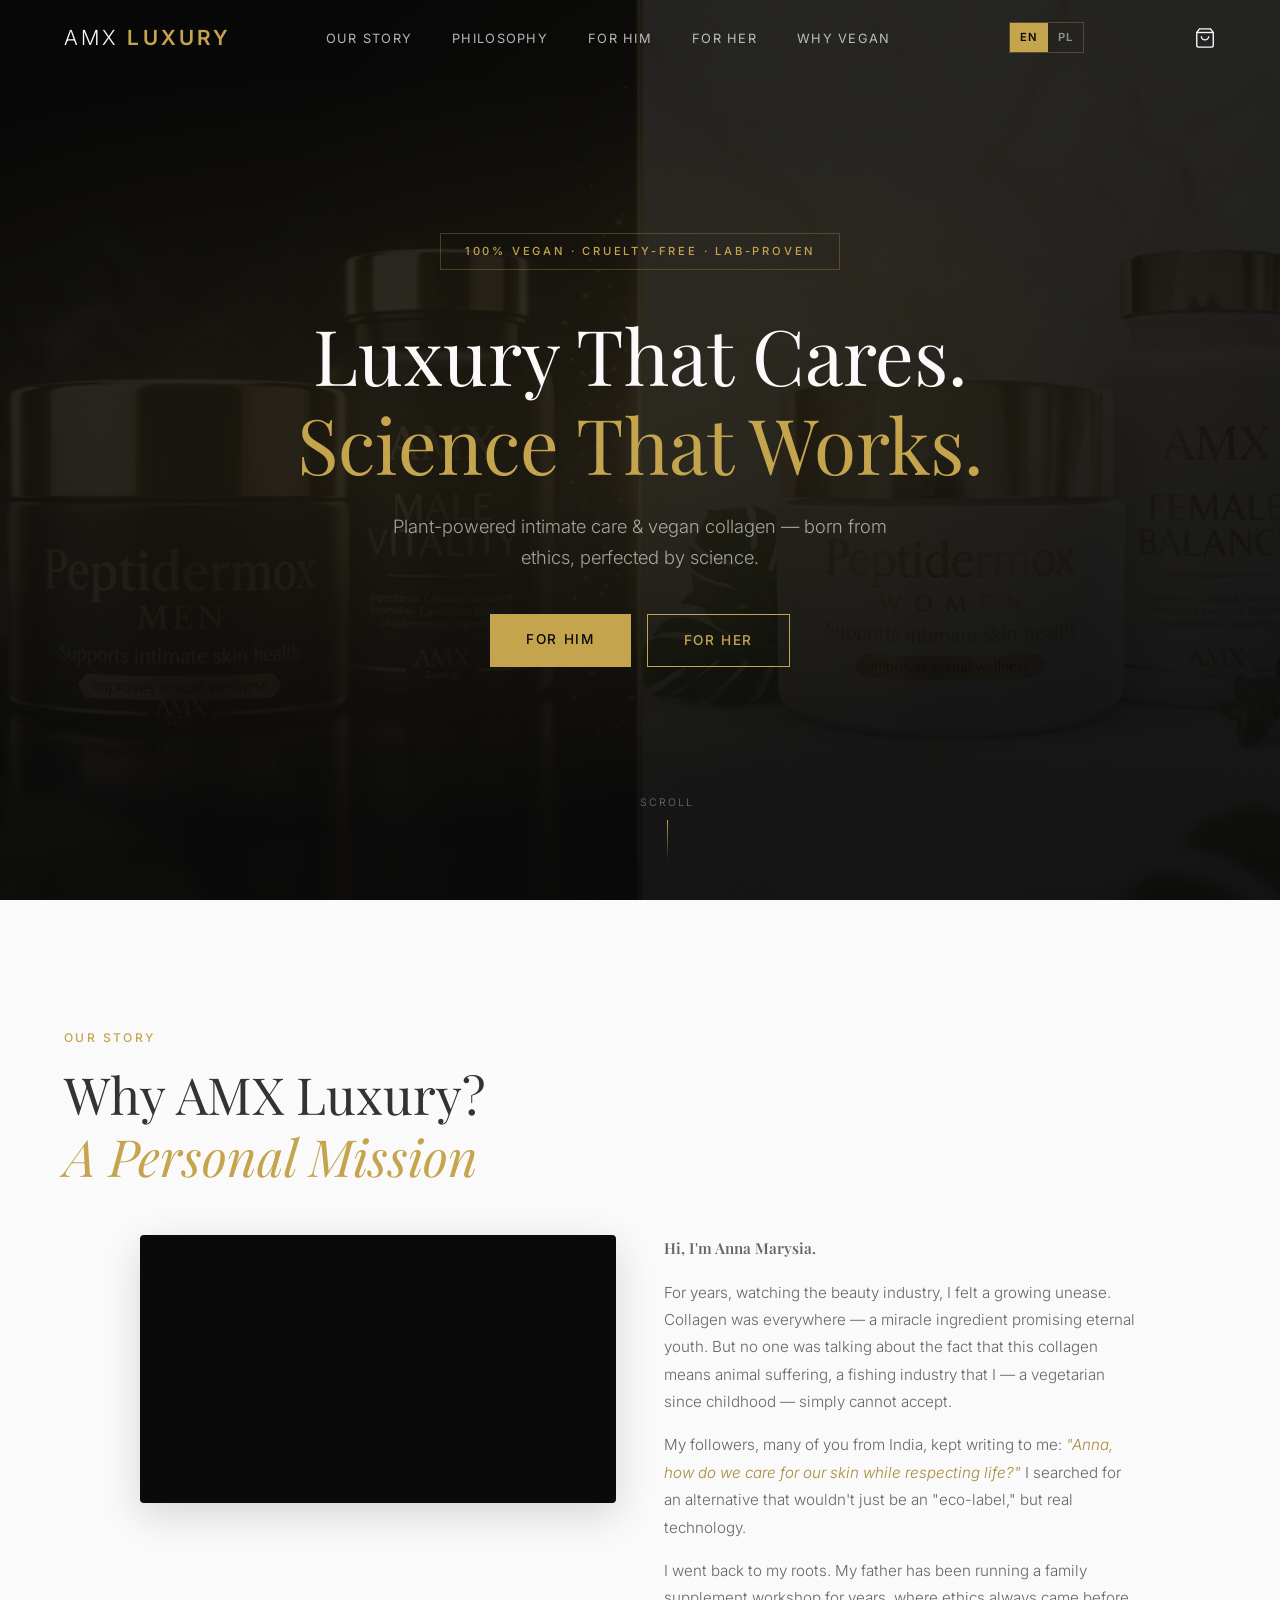
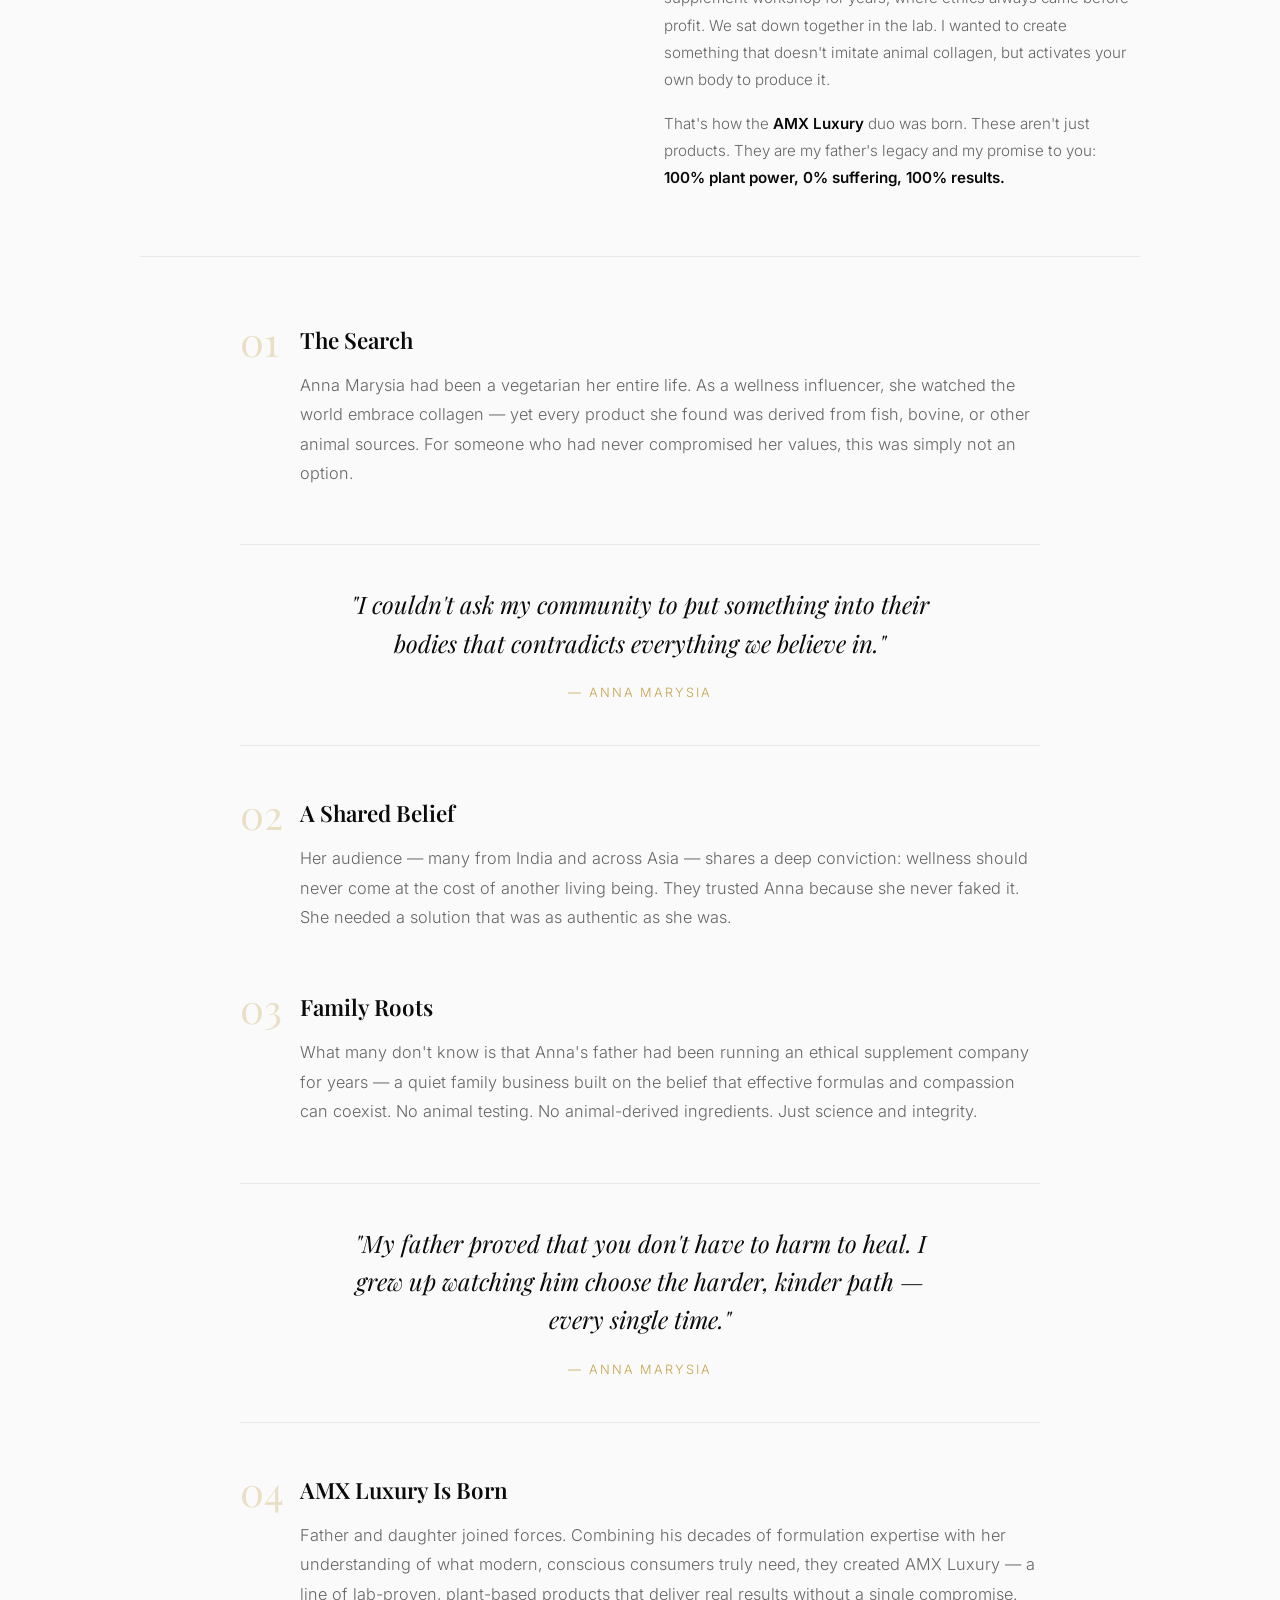
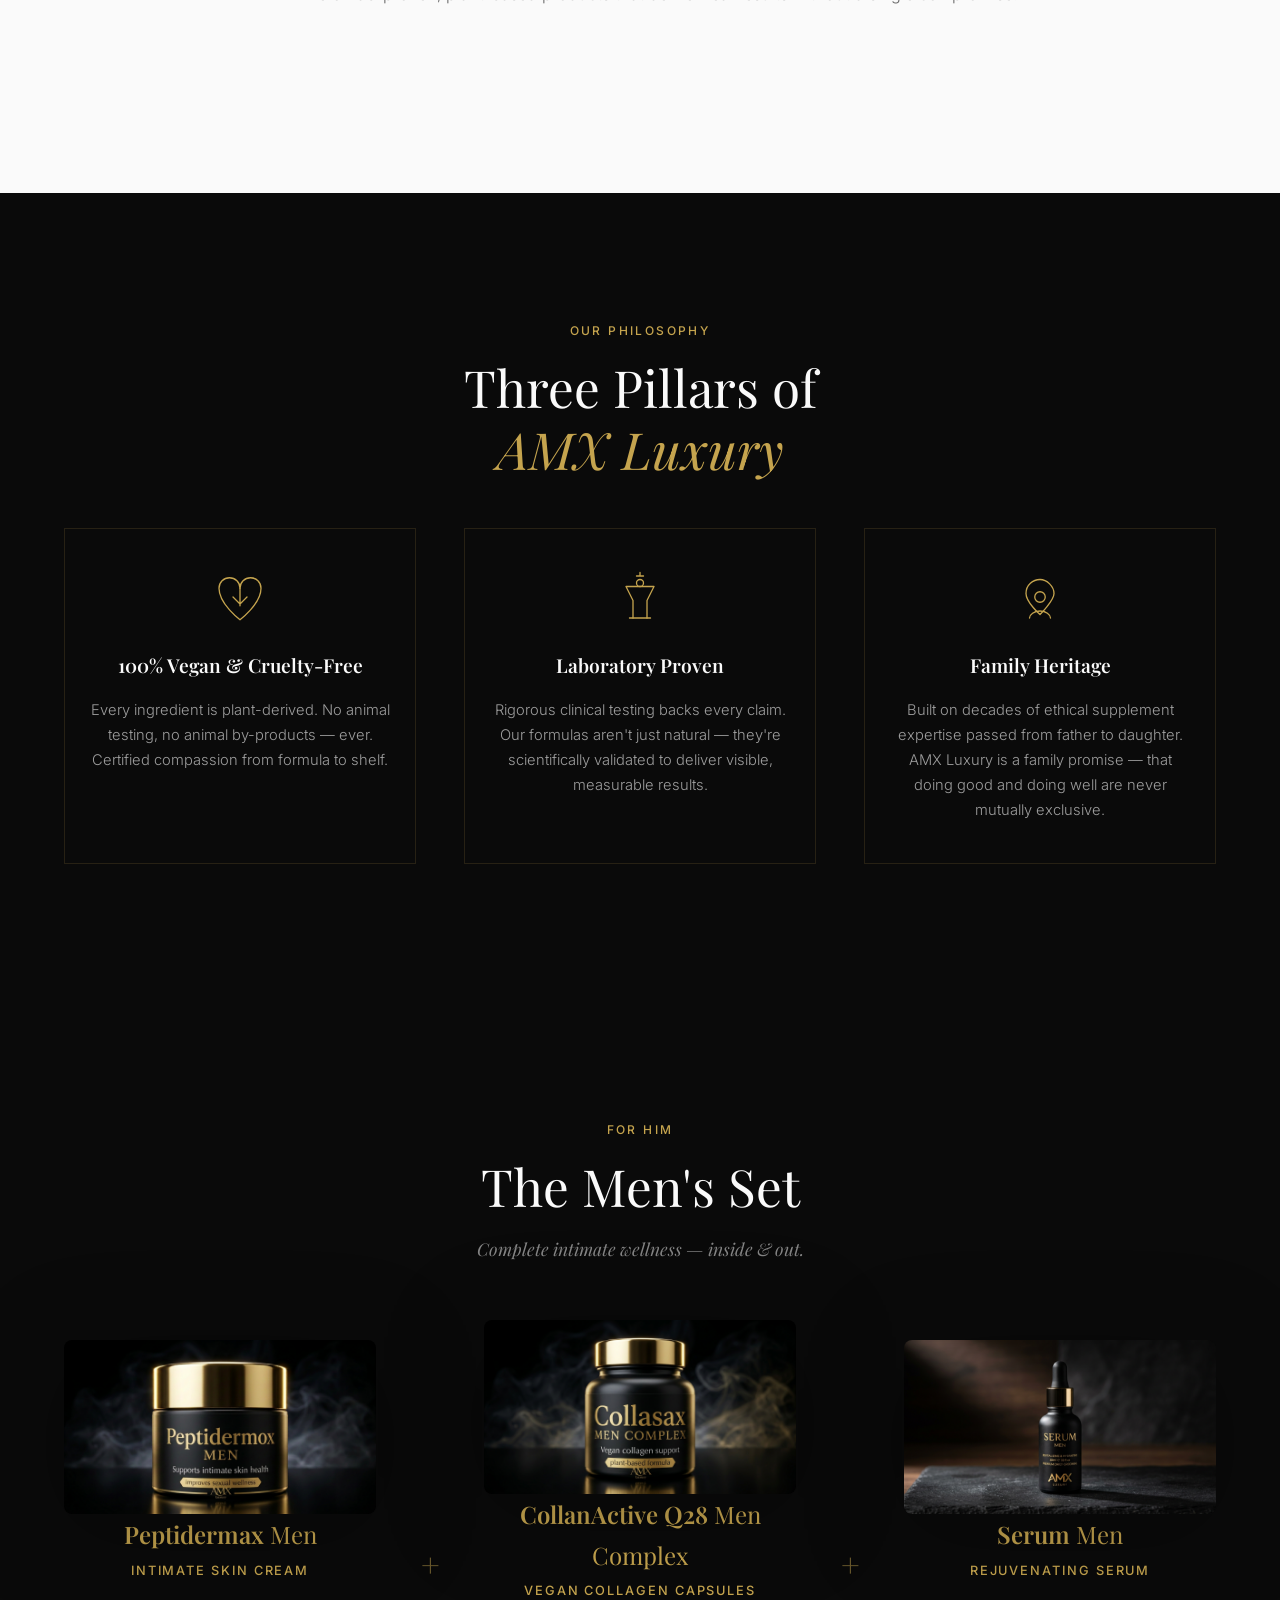
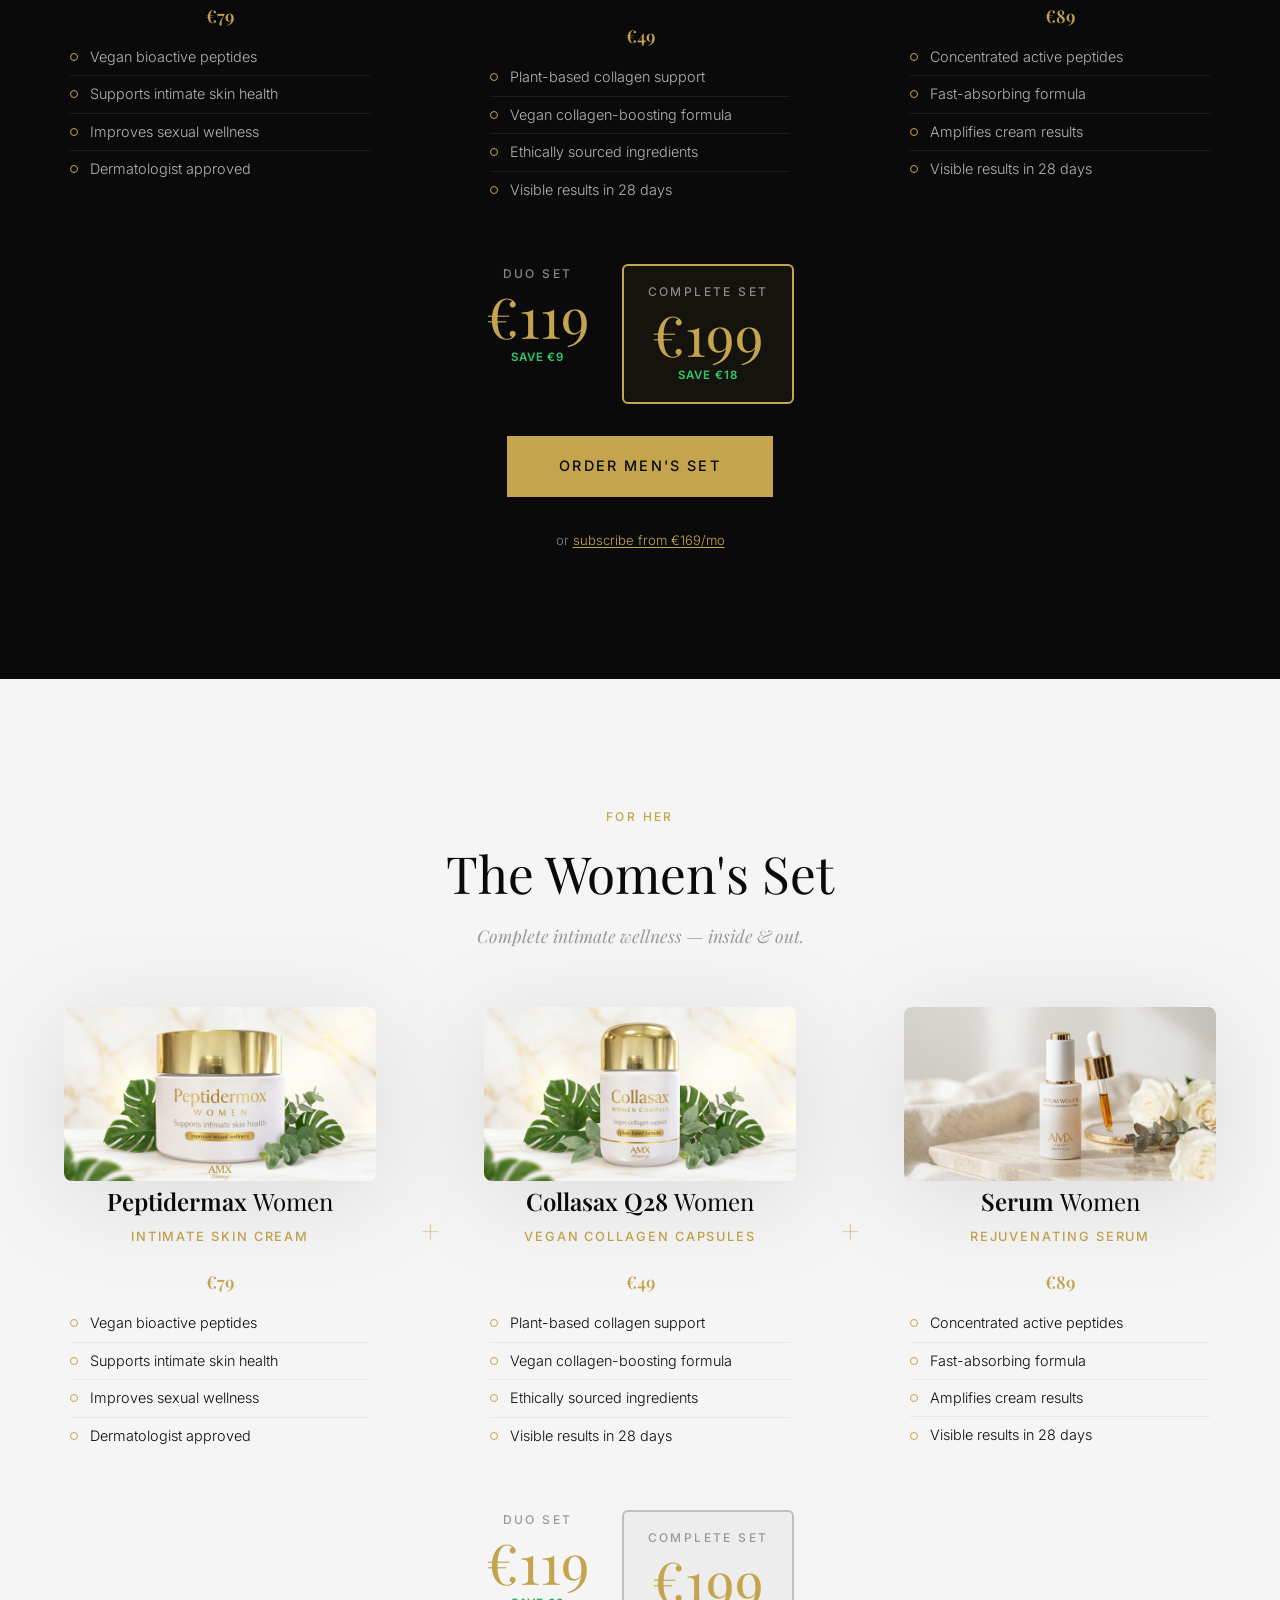
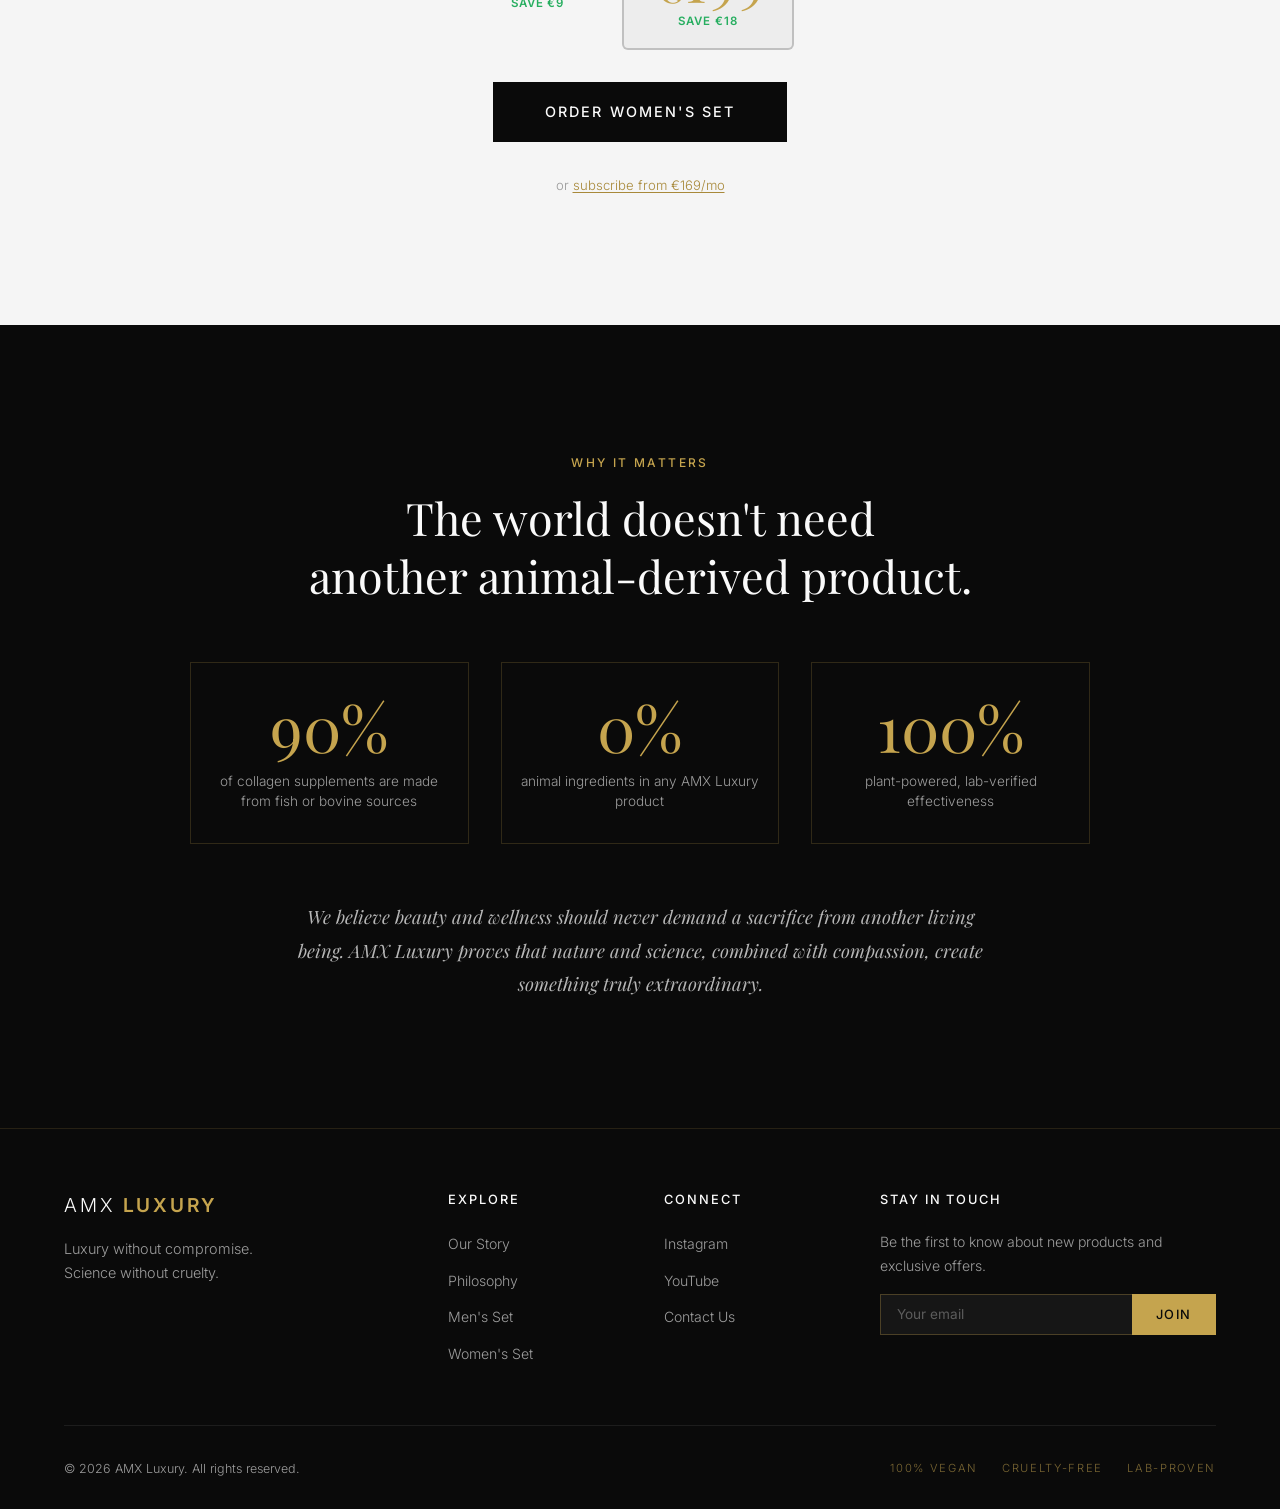
==== commit 9f622455: "Make 3-product set (Cream + Capsules + Serum) the default for Men's and Women's Sets The default set" ====
--- a/index.html
+++ b/index.html
@@ -282,7 +282,7 @@
           </div>
         </div>
         <a href="products/men-set.html" class="btn btn--gold btn--lg" data-i18n="set.cta.men">Order Men's Set</a>
-        <p class="set__sub-link" data-i18n="set.sub.hint">or <a href="products/men-set.html">subscribe from &euro;99/mo</a></p>
+        <p class="set__sub-link" data-i18n="set.sub.hint">or <a href="products/men-set.html">subscribe from &euro;169/mo</a></p>
       </div>
     </div>
   </section>
@@ -371,7 +371,7 @@
           </div>
         </div>
         <a href="products/women-set.html" class="btn btn--dark btn--lg" data-i18n="set.cta.women">Order Women's Set</a>
-        <p class="set__sub-link set__sub-link--dark" data-i18n="set.sub.hint.w">or <a href="products/women-set.html">subscribe from &euro;99/mo</a></p>
+        <p class="set__sub-link set__sub-link--dark" data-i18n="set.sub.hint.w">or <a href="products/women-set.html">subscribe from &euro;169/mo</a></p>
       </div>
     </div>
   </section>
--- a/css/cart.css
+++ b/css/cart.css
@@ -552,6 +552,69 @@
   margin-bottom: 1.5rem;
 }
 
+/* ---------- Summary item controls ---------- */
+.summary-item__controls {
+  display: inline-flex;
+  align-items: center;
+  gap: 0;
+  border: 1px solid rgba(255, 255, 255, 0.12);
+  border-radius: 2px;
+  overflow: hidden;
+  margin-top: 4px;
+}
+.summary-item__qty-btn {
+  width: 22px;
+  height: 22px;
+  display: flex;
+  align-items: center;
+  justify-content: center;
+  font-size: 0.75rem;
+  color: var(--white);
+  background: rgba(255, 255, 255, 0.05);
+  border: none;
+  cursor: pointer;
+  transition: background 0.2s;
+  padding: 0;
+}
+.summary-item__qty-btn:hover { background: rgba(255, 255, 255, 0.12); }
+.summary-item__controls span {
+  width: 22px;
+  text-align: center;
+  font-size: 0.72rem;
+  font-weight: 600;
+}
+.summary-item__right {
+  display: flex;
+  flex-direction: column;
+  align-items: flex-end;
+  gap: 4px;
+  flex-shrink: 0;
+}
+.summary-item__remove {
+  font-size: 1rem;
+  line-height: 1;
+  color: rgba(255, 255, 255, 0.25);
+  background: none;
+  border: none;
+  cursor: pointer;
+  transition: color 0.2s;
+  padding: 0;
+}
+.summary-item__remove:hover { color: #e74c3c; }
+
+/* ---------- Continue Shopping link ---------- */
+.checkout__continue {
+  display: block;
+  text-align: center;
+  margin-top: 1rem;
+  font-size: 0.78rem;
+  color: var(--gold);
+  text-decoration: none;
+  letter-spacing: 0.03em;
+  transition: opacity 0.2s;
+}
+.checkout__continue:hover { opacity: 0.7; }
+
 /* ---------- Shipping speed toggle ---------- */
 .shipping-option {
   display: flex;
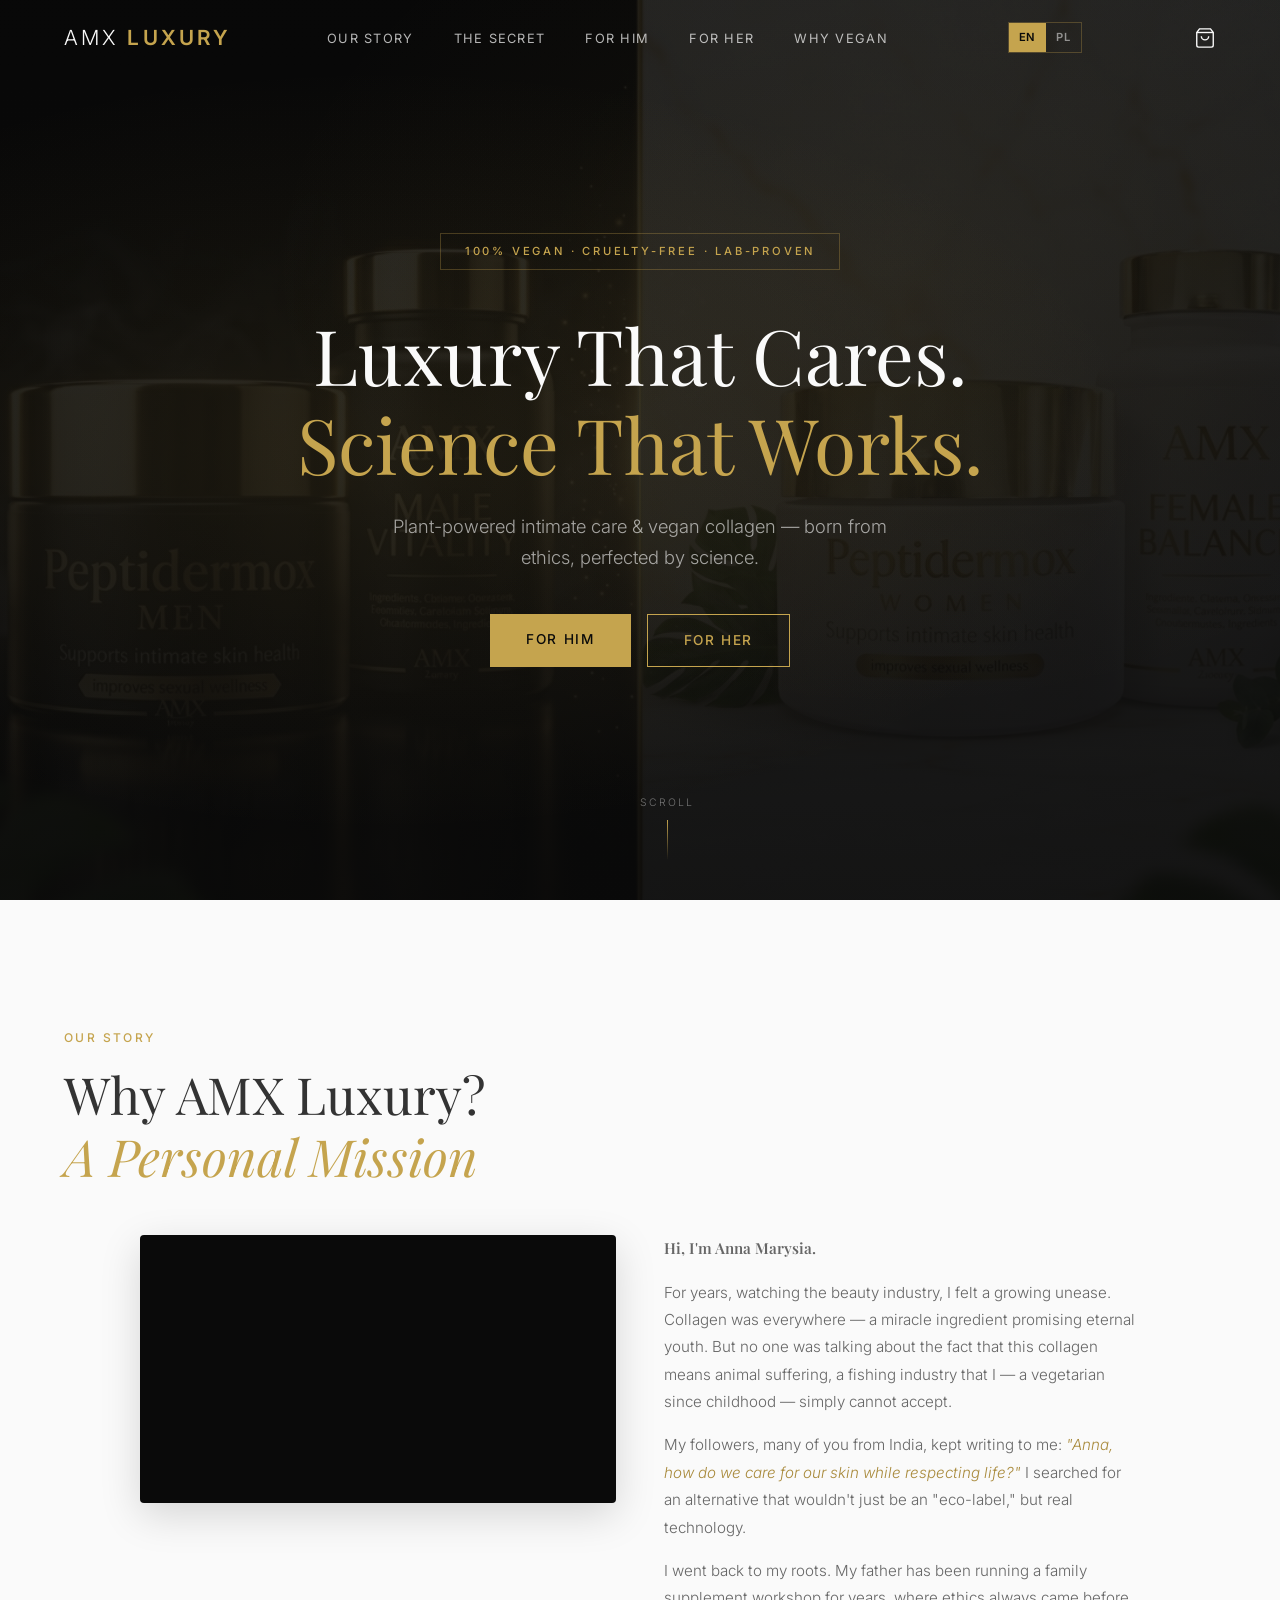
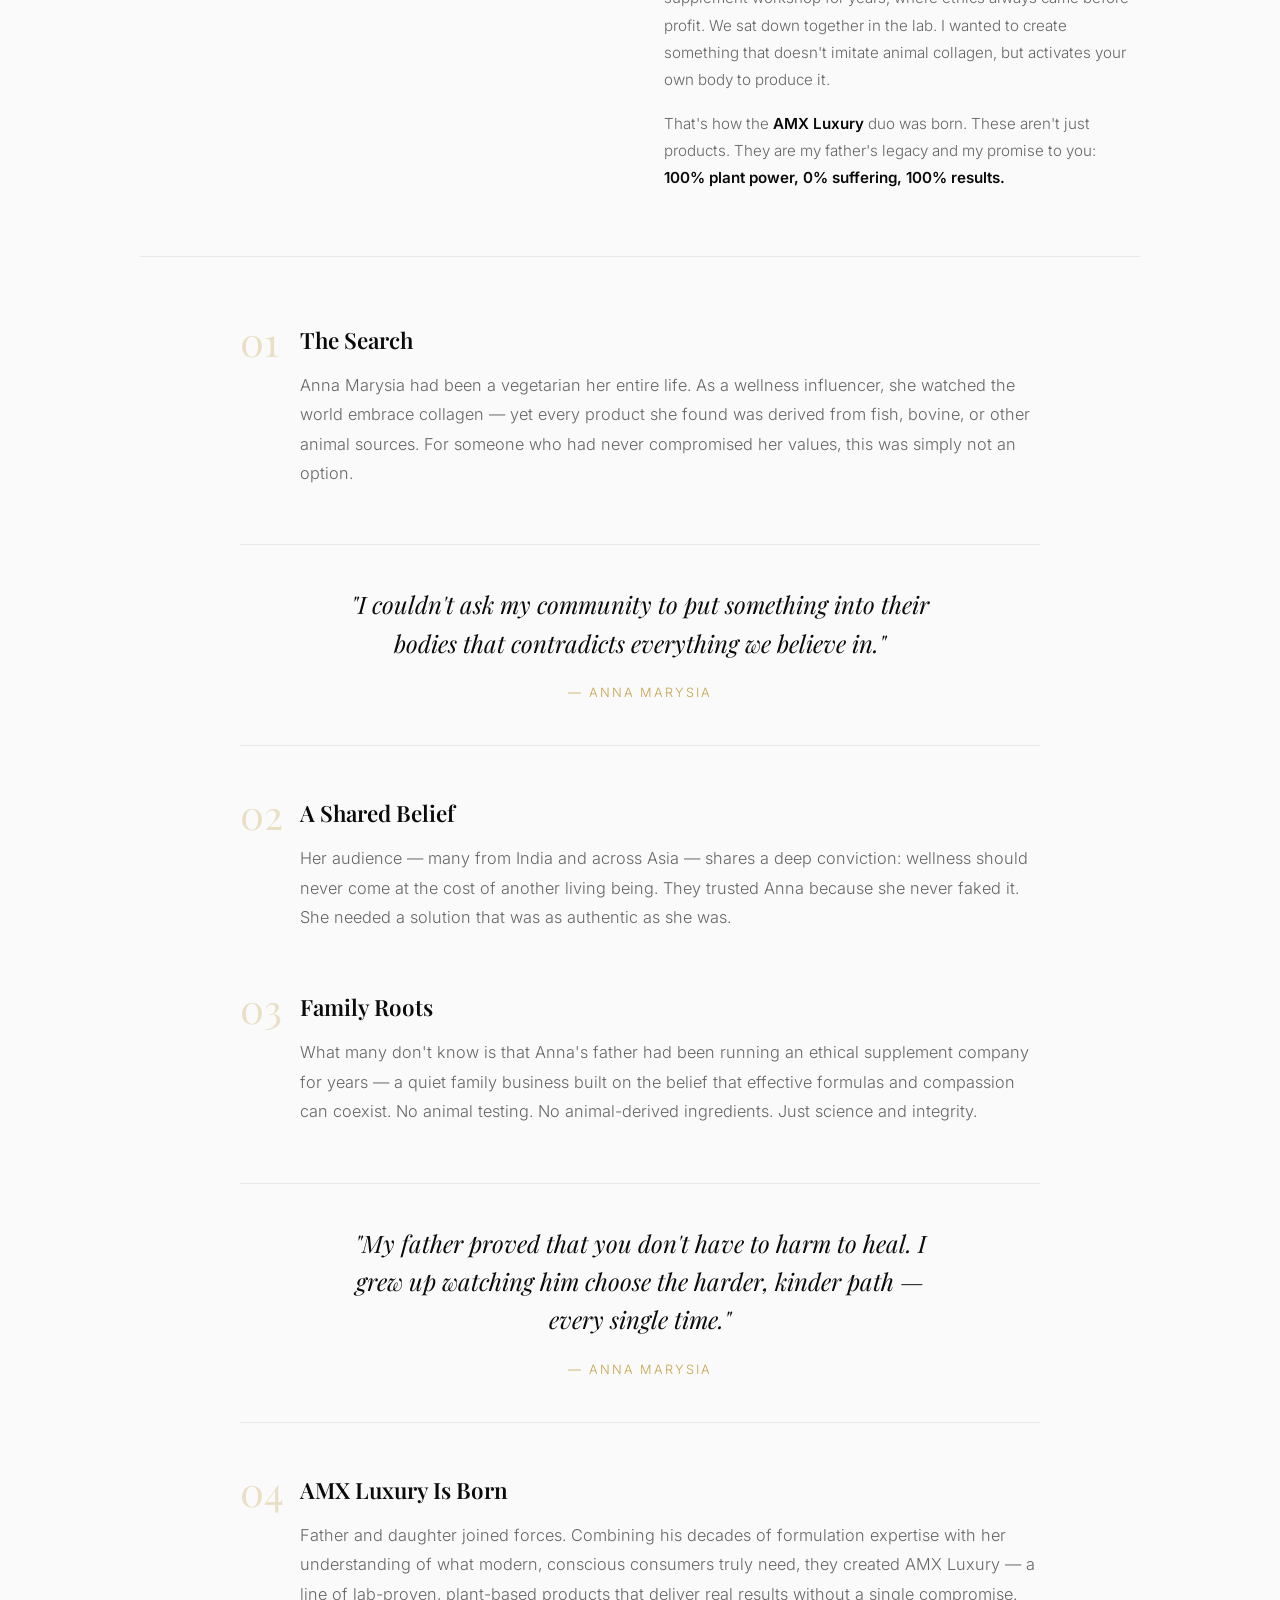
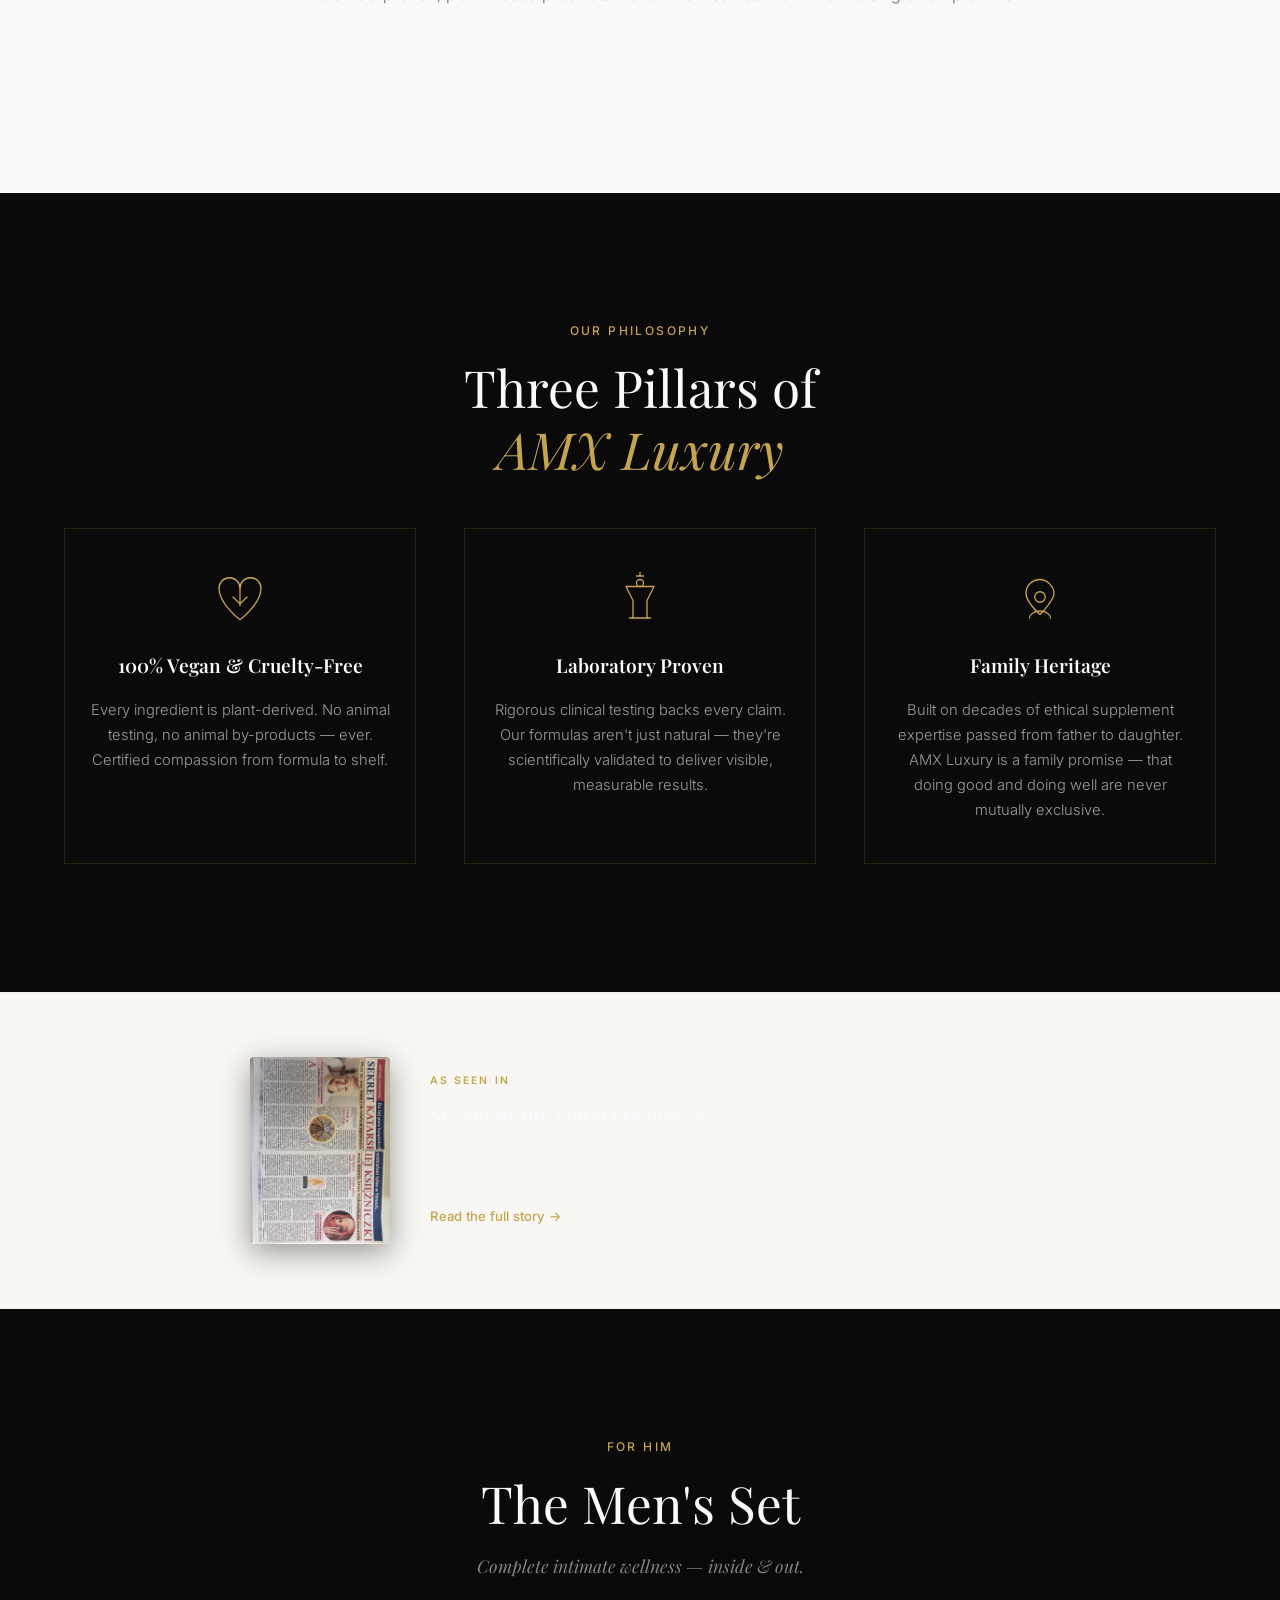
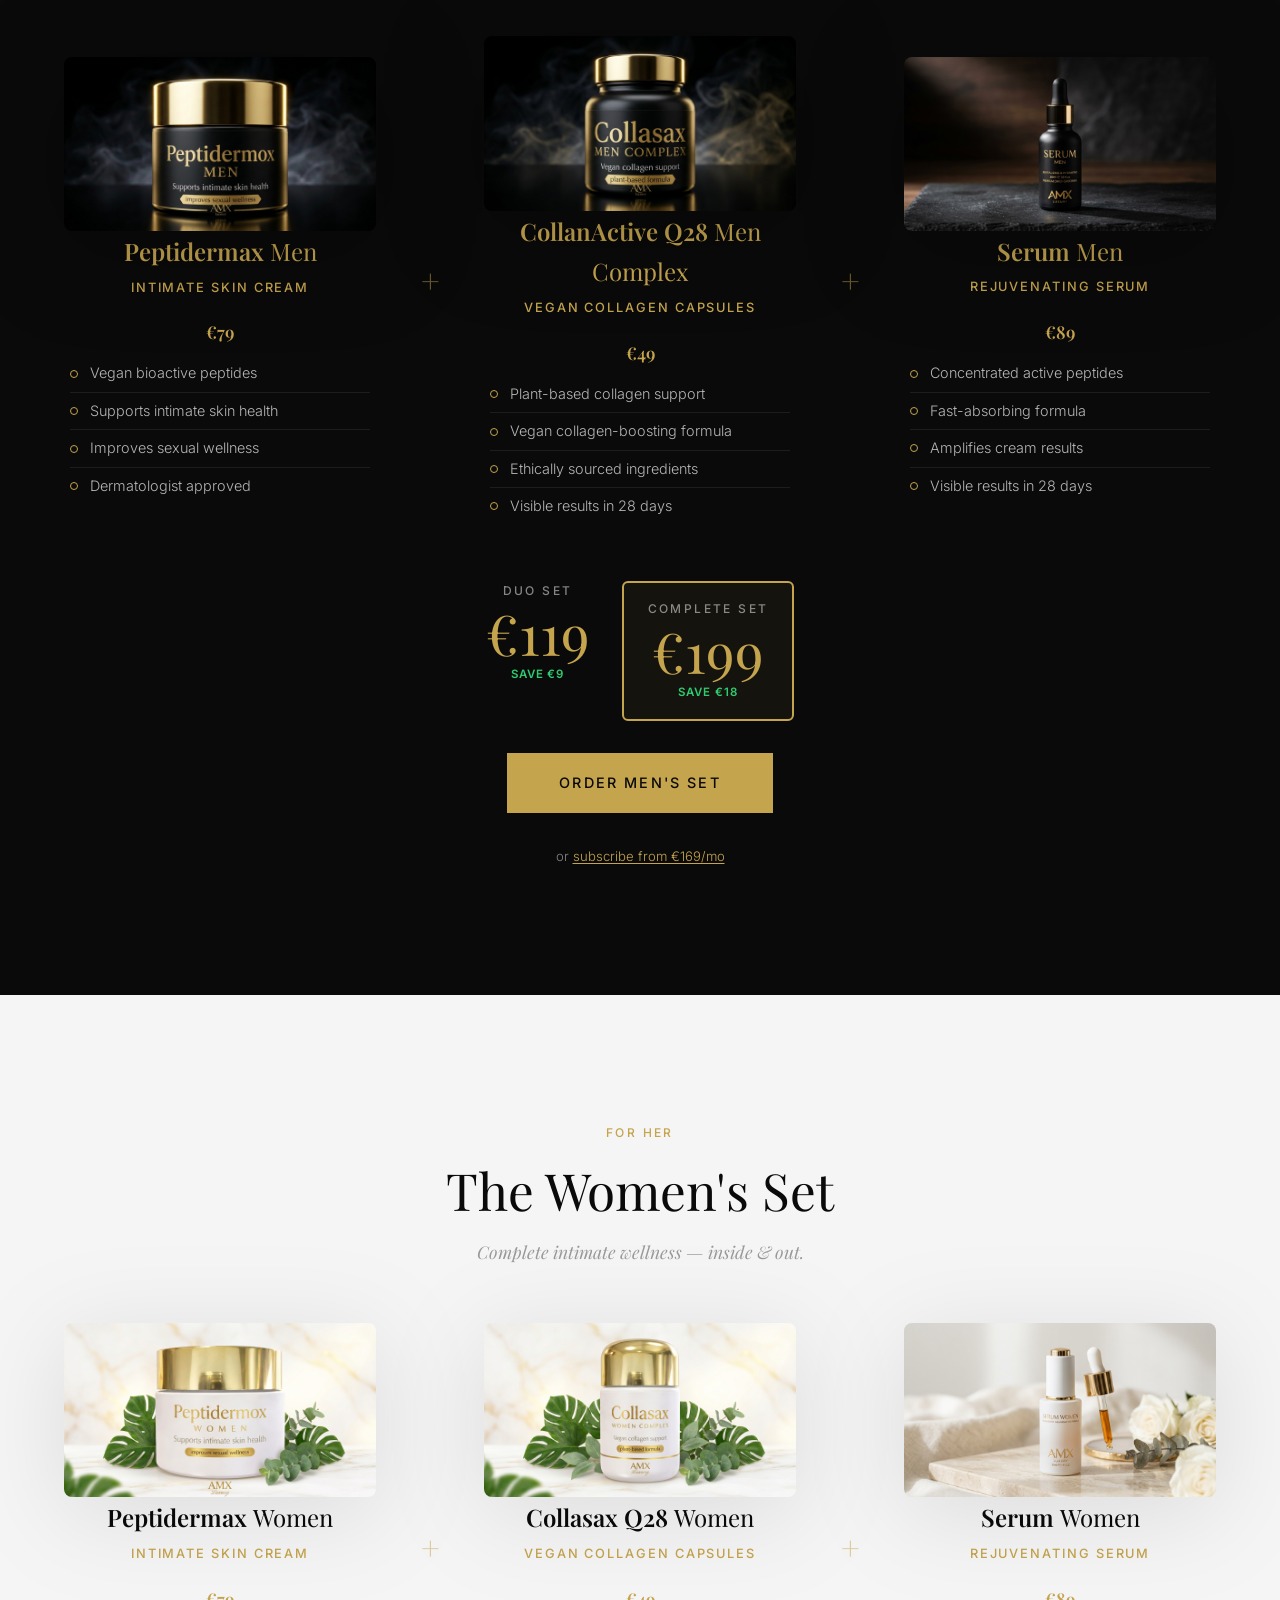
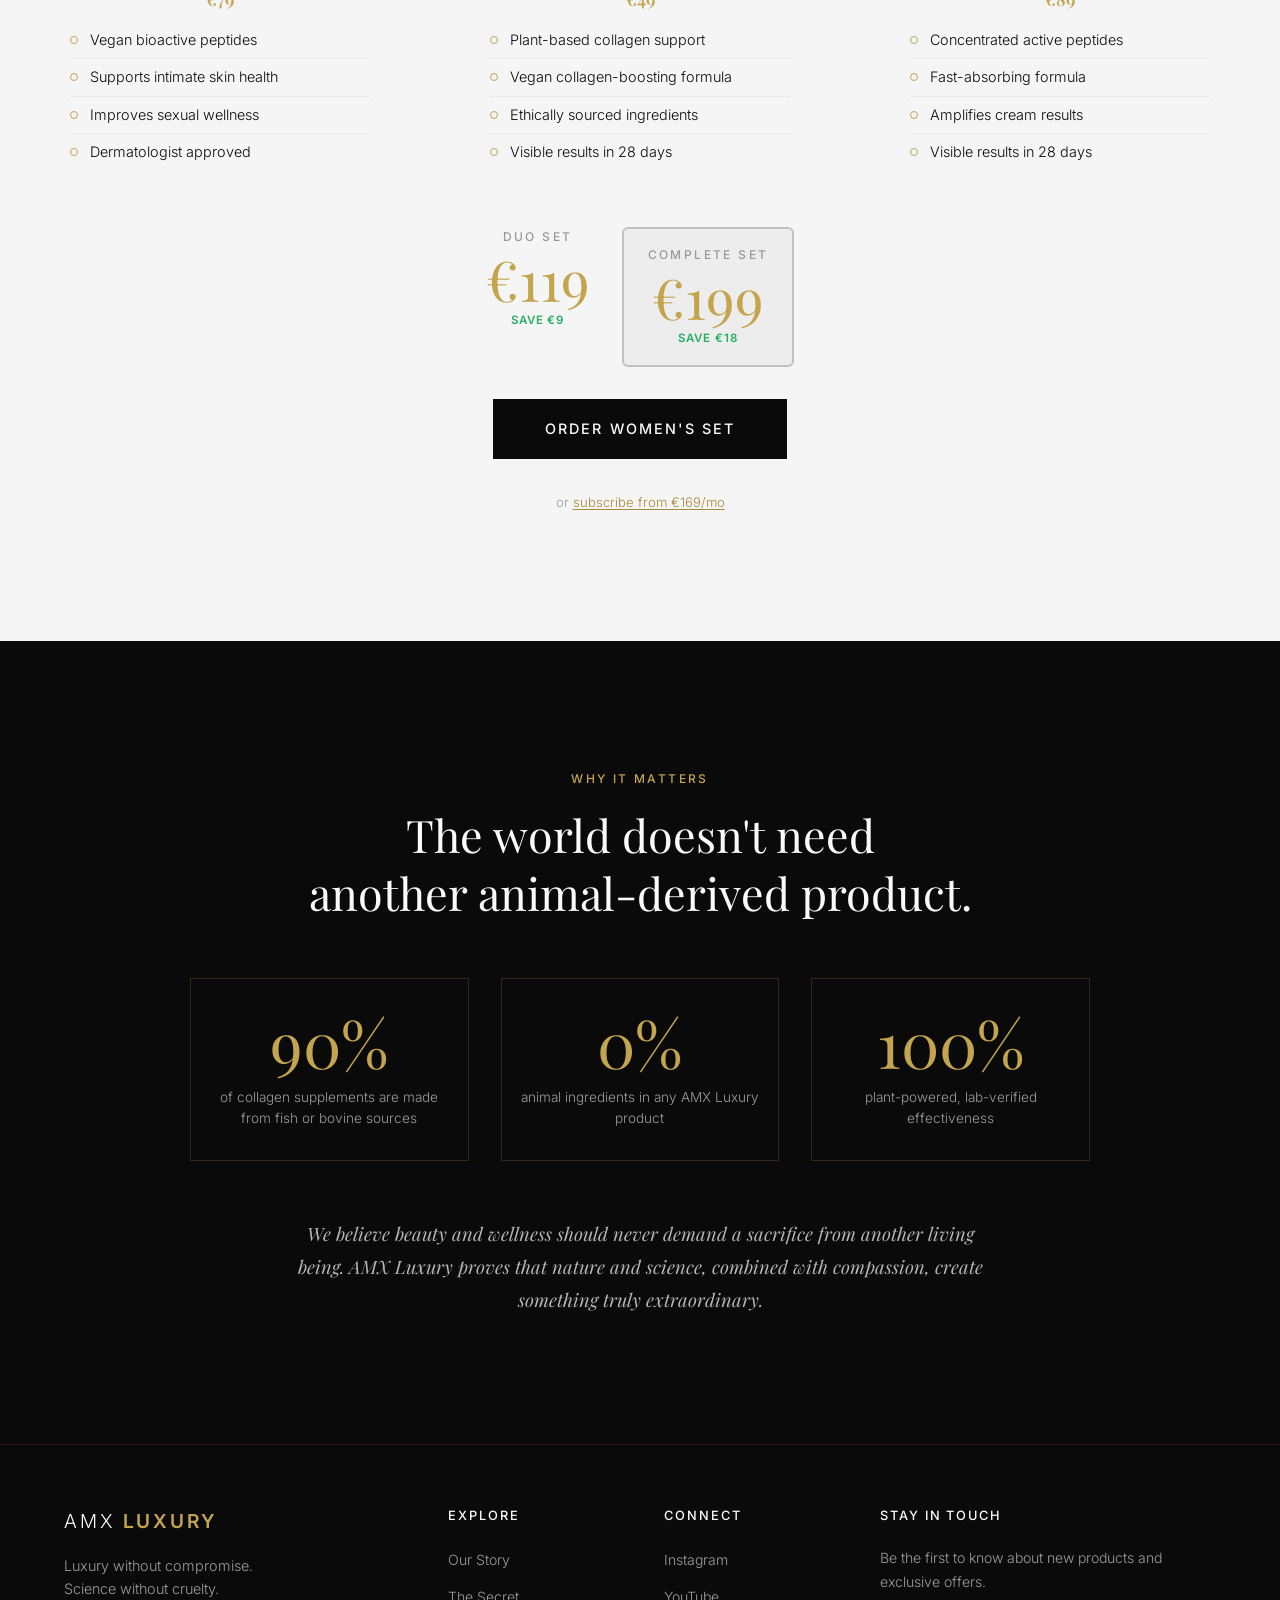
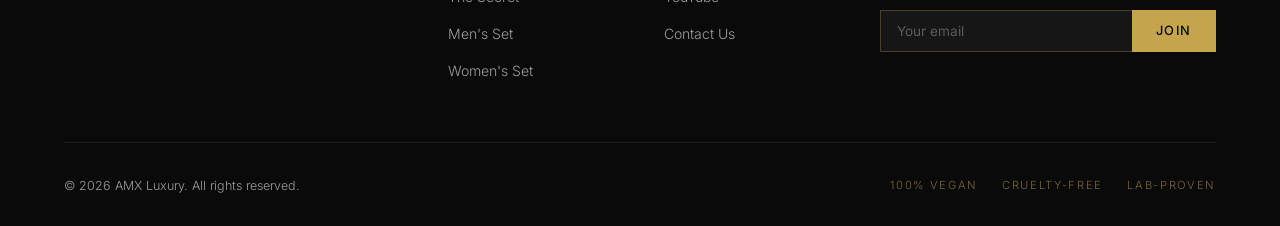
==== commit 5d1f4e01: "Add "Sekret Katarskiej Ksiezniczki" editorial article page Premium storytelling landing page based o" ====
--- a/index.html
+++ b/index.html
@@ -33,6 +33,7 @@
   <link href="https://fonts.googleapis.com/css2?family=Playfair+Display:ital,wght@0,400;0,600;0,700;1,400;1,600&family=Inter:wght@300;400;500;600&display=swap" rel="stylesheet">
   <link rel="stylesheet" href="css/style.css">
   <link rel="stylesheet" href="css/animations.css">
+  <link rel="stylesheet" href="css/article.css">
   <link rel="stylesheet" href="css/cart.css">
 </head>
 <body>
@@ -46,7 +47,7 @@
       </button>
       <ul class="nav__links" id="navLinks">
         <li><a href="#story" data-i18n="nav.story">Our Story</a></li>
-        <li><a href="#values" data-i18n="nav.philosophy">Philosophy</a></li>
+        <li><a href="articles/sekret-katarskiej-ksiezniczki.html" data-i18n="nav.secret">The Secret</a></li>
         <li><a href="#men" data-i18n="nav.him">For Him</a></li>
         <li><a href="#women" data-i18n="nav.her">For Her</a></li>
         <li><a href="#vegan" data-i18n="nav.vegan">Why Vegan</a></li>
@@ -198,6 +199,23 @@
     </div>
   </section>
 
+  <!-- ========== AS SEEN IN ========== -->
+  <section class="press" id="press">
+    <div class="container">
+      <div class="press__inner reveal">
+        <a href="articles/sekret-katarskiej-ksiezniczki.html">
+          <img src="images/magazine-scan.png" alt="Magazine article — Secret of the Qatari Princess" class="press__img">
+        </a>
+        <div class="press__info">
+          <div class="press__label" data-i18n="press.label">As Seen In</div>
+          <h3 class="press__title" data-i18n="press.title">Secret of the Qatari Princess</h3>
+          <p class="press__desc" data-i18n="press.desc">Read the extraordinary true story of how a chance encounter with a Qatari princess changed everything &mdash; and led to the creation of AMX Luxury.</p>
+          <a href="articles/sekret-katarskiej-ksiezniczki.html" class="press__link" data-i18n="press.link">Read the full story &rarr;</a>
+        </div>
+      </div>
+    </div>
+  </section>
+
   <!-- ========== MEN'S SET ========== -->
   <section class="set set--dark" id="men">
     <div class="container">
@@ -414,7 +432,7 @@
           <h4 data-i18n="footer.explore">Explore</h4>
           <ul>
             <li><a href="#story" data-i18n="nav.story">Our Story</a></li>
-            <li><a href="#values" data-i18n="nav.philosophy">Philosophy</a></li>
+            <li><a href="articles/sekret-katarskiej-ksiezniczki.html" data-i18n="nav.secret">The Secret</a></li>
             <li><a href="#men" data-i18n="footer.men">Men's Set</a></li>
             <li><a href="#women" data-i18n="footer.women">Women's Set</a></li>
           </ul>
--- a/css/article.css
+++ b/css/article.css
@@ -0,0 +1,435 @@
+/* ============================================================
+   Article / Editorial Page Styles
+   ============================================================ */
+
+/* ---------- Hero ---------- */
+.art-hero {
+  position: relative;
+  min-height: 80vh;
+  display: flex;
+  align-items: flex-end;
+  overflow: hidden;
+}
+.art-hero__bg {
+  position: absolute;
+  inset: 0;
+  z-index: 0;
+}
+.art-hero__bg img {
+  width: 100%;
+  height: 100%;
+  object-fit: cover;
+}
+.art-hero__bg::after {
+  content: '';
+  position: absolute;
+  inset: 0;
+  background: linear-gradient(
+    to top,
+    rgba(10, 10, 10, 0.95) 0%,
+    rgba(10, 10, 10, 0.6) 40%,
+    rgba(10, 10, 10, 0.2) 100%
+  );
+}
+.art-hero__content {
+  position: relative;
+  z-index: 1;
+  max-width: 720px;
+  padding: 0 0 5rem 5rem;
+}
+.art-hero__label {
+  font-family: var(--font-sans);
+  font-size: 0.7rem;
+  font-weight: 600;
+  letter-spacing: 0.25em;
+  text-transform: uppercase;
+  color: var(--gold);
+  margin-bottom: 1rem;
+}
+.art-hero__title {
+  font-family: var(--font-serif);
+  font-size: clamp(2.2rem, 5vw, 3.8rem);
+  font-weight: 700;
+  line-height: 1.15;
+  color: var(--white);
+  margin-bottom: 1rem;
+}
+.art-hero__title em {
+  font-style: italic;
+  color: var(--gold);
+}
+.art-hero__subtitle {
+  font-family: var(--font-serif);
+  font-size: 1.15rem;
+  font-style: italic;
+  color: rgba(255, 255, 255, 0.6);
+  line-height: 1.6;
+}
+
+/* ---------- Article body ---------- */
+.art-body {
+  padding: 4rem 0;
+  background: var(--black);
+}
+.art-body .container {
+  max-width: 780px;
+}
+
+/* ---------- Magazine scan badge ---------- */
+.art-scan {
+  display: flex;
+  align-items: center;
+  gap: 1.5rem;
+  padding: 1.5rem 2rem;
+  margin-bottom: 3rem;
+  border: 1px solid rgba(197, 164, 78, 0.2);
+  border-radius: 4px;
+  background: rgba(197, 164, 78, 0.04);
+}
+.art-scan__img {
+  width: 90px;
+  height: auto;
+  border-radius: 3px;
+  box-shadow: 0 4px 20px rgba(0, 0, 0, 0.4);
+  flex-shrink: 0;
+}
+.art-scan__text {
+  font-size: 0.78rem;
+  color: rgba(255, 255, 255, 0.5);
+  line-height: 1.6;
+}
+.art-scan__text strong {
+  display: block;
+  color: var(--gold);
+  font-size: 0.72rem;
+  letter-spacing: 0.1em;
+  text-transform: uppercase;
+  margin-bottom: 0.25rem;
+}
+
+/* ---------- Chapter marker ---------- */
+.art-chapter {
+  display: flex;
+  align-items: center;
+  gap: 1rem;
+  margin: 3rem 0 1.5rem;
+}
+.art-chapter__num {
+  width: 36px;
+  height: 36px;
+  border-radius: 50%;
+  border: 1px solid var(--gold);
+  display: flex;
+  align-items: center;
+  justify-content: center;
+  font-family: var(--font-serif);
+  font-size: 0.85rem;
+  color: var(--gold);
+  flex-shrink: 0;
+}
+.art-chapter__title {
+  font-family: var(--font-serif);
+  font-size: 1.6rem;
+  font-weight: 600;
+  color: var(--white);
+}
+
+/* ---------- Paragraphs ---------- */
+.art-body p {
+  font-family: var(--font-sans);
+  font-size: 1.02rem;
+  line-height: 1.85;
+  color: rgba(255, 255, 255, 0.72);
+  margin-bottom: 1.4rem;
+}
+.art-body p:first-letter {
+  /* no dropcap by default — see .art-dropcap */
+}
+
+.art-dropcap::first-letter {
+  font-family: var(--font-serif);
+  float: left;
+  font-size: 3.8rem;
+  line-height: 0.8;
+  padding: 0.1em 0.12em 0 0;
+  color: var(--gold);
+  font-weight: 700;
+}
+
+/* ---------- Pull quotes ---------- */
+.art-quote {
+  position: relative;
+  margin: 3rem 0;
+  padding: 2rem 2.5rem;
+  border-left: 3px solid var(--gold);
+}
+.art-quote blockquote {
+  font-family: var(--font-serif);
+  font-size: 1.3rem;
+  font-style: italic;
+  line-height: 1.6;
+  color: var(--white);
+  margin: 0;
+}
+.art-quote cite {
+  display: block;
+  margin-top: 0.75rem;
+  font-family: var(--font-sans);
+  font-size: 0.78rem;
+  font-style: normal;
+  letter-spacing: 0.1em;
+  text-transform: uppercase;
+  color: var(--gold);
+}
+
+/* ---------- Full-bleed image break ---------- */
+.art-image-break {
+  margin: 3rem -2rem;
+  position: relative;
+  overflow: hidden;
+  border-radius: 4px;
+}
+.art-image-break img {
+  width: 100%;
+  height: 300px;
+  object-fit: cover;
+  display: block;
+  filter: brightness(0.7);
+}
+
+/* ---------- Inline product teaser ---------- */
+.art-product-teaser {
+  display: flex;
+  align-items: center;
+  gap: 1.5rem;
+  padding: 1.5rem 2rem;
+  margin: 2.5rem 0;
+  border: 1px solid rgba(197, 164, 78, 0.15);
+  border-radius: 4px;
+  background: rgba(197, 164, 78, 0.03);
+  transition: border-color 0.3s;
+}
+.art-product-teaser:hover {
+  border-color: rgba(197, 164, 78, 0.4);
+}
+.art-product-teaser__img {
+  width: 80px;
+  height: 80px;
+  object-fit: contain;
+  flex-shrink: 0;
+}
+.art-product-teaser__info {
+  flex: 1;
+}
+.art-product-teaser__info strong {
+  display: block;
+  font-size: 0.95rem;
+  color: var(--white);
+  margin-bottom: 0.2rem;
+}
+.art-product-teaser__info span {
+  font-size: 0.78rem;
+  color: rgba(255, 255, 255, 0.45);
+}
+.art-product-teaser .btn {
+  flex-shrink: 0;
+}
+
+/* ---------- Product showcase (3-product grid) ---------- */
+.art-products {
+  margin: 3rem 0;
+  padding: 2.5rem 2rem;
+  border: 1px solid rgba(197, 164, 78, 0.2);
+  border-radius: 4px;
+  background: rgba(197, 164, 78, 0.04);
+  text-align: center;
+}
+.art-products__label {
+  font-family: var(--font-sans);
+  font-size: 0.7rem;
+  font-weight: 600;
+  letter-spacing: 0.2em;
+  text-transform: uppercase;
+  color: var(--gold);
+  margin-bottom: 0.5rem;
+}
+.art-products__title {
+  font-family: var(--font-serif);
+  font-size: 1.4rem;
+  font-weight: 600;
+  color: var(--white);
+  margin-bottom: 1.5rem;
+}
+.art-products__grid {
+  display: flex;
+  justify-content: center;
+  gap: 2rem;
+  margin-bottom: 1.5rem;
+  flex-wrap: wrap;
+}
+.art-products__item {
+  text-align: center;
+  max-width: 160px;
+}
+.art-products__item img {
+  width: 100px;
+  height: 100px;
+  object-fit: contain;
+  margin-bottom: 0.5rem;
+}
+.art-products__item strong {
+  display: block;
+  font-size: 0.78rem;
+  color: var(--white);
+  margin-bottom: 0.15rem;
+}
+.art-products__item span {
+  font-size: 0.68rem;
+  color: rgba(255, 255, 255, 0.4);
+}
+.art-products__price {
+  font-family: var(--font-serif);
+  font-size: 1.8rem;
+  color: var(--gold);
+  margin-bottom: 0.3rem;
+}
+.art-products__price-old {
+  font-size: 1rem;
+  color: rgba(255, 255, 255, 0.3);
+  text-decoration: line-through;
+  margin-right: 0.5rem;
+}
+.art-products__save {
+  font-size: 0.75rem;
+  color: #2ecc71;
+  font-weight: 600;
+  display: block;
+  margin-bottom: 1rem;
+}
+
+/* ---------- Final CTA ---------- */
+.art-cta {
+  text-align: center;
+  padding: 4rem 2rem;
+  margin-top: 3rem;
+  border-top: 1px solid rgba(197, 164, 78, 0.15);
+}
+.art-cta blockquote {
+  font-family: var(--font-serif);
+  font-size: 1.5rem;
+  font-style: italic;
+  line-height: 1.5;
+  color: var(--white);
+  max-width: 600px;
+  margin: 0 auto 2rem;
+}
+.art-cta cite {
+  display: block;
+  font-family: var(--font-sans);
+  font-style: normal;
+  font-size: 0.75rem;
+  letter-spacing: 0.1em;
+  text-transform: uppercase;
+  color: var(--gold);
+  margin-bottom: 2rem;
+}
+.art-cta .btn { margin: 0 0.5rem; }
+
+/* ---------- "As Seen In" section on landing page ---------- */
+.press {
+  padding: 4rem 0;
+  background: rgba(197, 164, 78, 0.03);
+  border-top: 1px solid rgba(197, 164, 78, 0.08);
+  border-bottom: 1px solid rgba(197, 164, 78, 0.08);
+}
+.press__inner {
+  display: flex;
+  align-items: center;
+  gap: 2.5rem;
+  max-width: 780px;
+  margin: 0 auto;
+}
+.press__img {
+  width: 140px;
+  height: auto;
+  border-radius: 4px;
+  box-shadow: 0 8px 30px rgba(0, 0, 0, 0.4);
+  flex-shrink: 0;
+  transition: transform 0.3s;
+}
+.press__img:hover { transform: scale(1.03); }
+.press__info {
+  flex: 1;
+}
+.press__label {
+  font-family: var(--font-sans);
+  font-size: 0.65rem;
+  font-weight: 600;
+  letter-spacing: 0.2em;
+  text-transform: uppercase;
+  color: var(--gold);
+  margin-bottom: 0.5rem;
+}
+.press__title {
+  font-family: var(--font-serif);
+  font-size: 1.3rem;
+  font-weight: 600;
+  color: var(--white);
+  margin-bottom: 0.5rem;
+}
+.press__desc {
+  font-size: 0.88rem;
+  color: rgba(255, 255, 255, 0.5);
+  line-height: 1.6;
+  margin-bottom: 1rem;
+}
+.press__link {
+  font-size: 0.82rem;
+  color: var(--gold);
+  text-decoration: none;
+  font-weight: 500;
+  transition: opacity 0.2s;
+}
+.press__link:hover { opacity: 0.7; }
+
+/* ---------- Responsive ---------- */
+@media (max-width: 768px) {
+  .art-hero {
+    min-height: 60vh;
+  }
+  .art-hero__content {
+    padding: 0 1.5rem 3rem;
+  }
+  .art-chapter__title {
+    font-size: 1.3rem;
+  }
+  .art-quote {
+    padding: 1.5rem;
+  }
+  .art-quote blockquote {
+    font-size: 1.1rem;
+  }
+  .art-image-break {
+    margin: 2rem -1rem;
+  }
+  .art-image-break img {
+    height: 200px;
+  }
+  .art-product-teaser {
+    flex-direction: column;
+    text-align: center;
+  }
+  .art-products__grid {
+    gap: 1rem;
+  }
+  .art-scan {
+    flex-direction: column;
+    text-align: center;
+  }
+  .press__inner {
+    flex-direction: column;
+    text-align: center;
+    padding: 0 1.5rem;
+  }
+  .press__img { width: 120px; }
+}
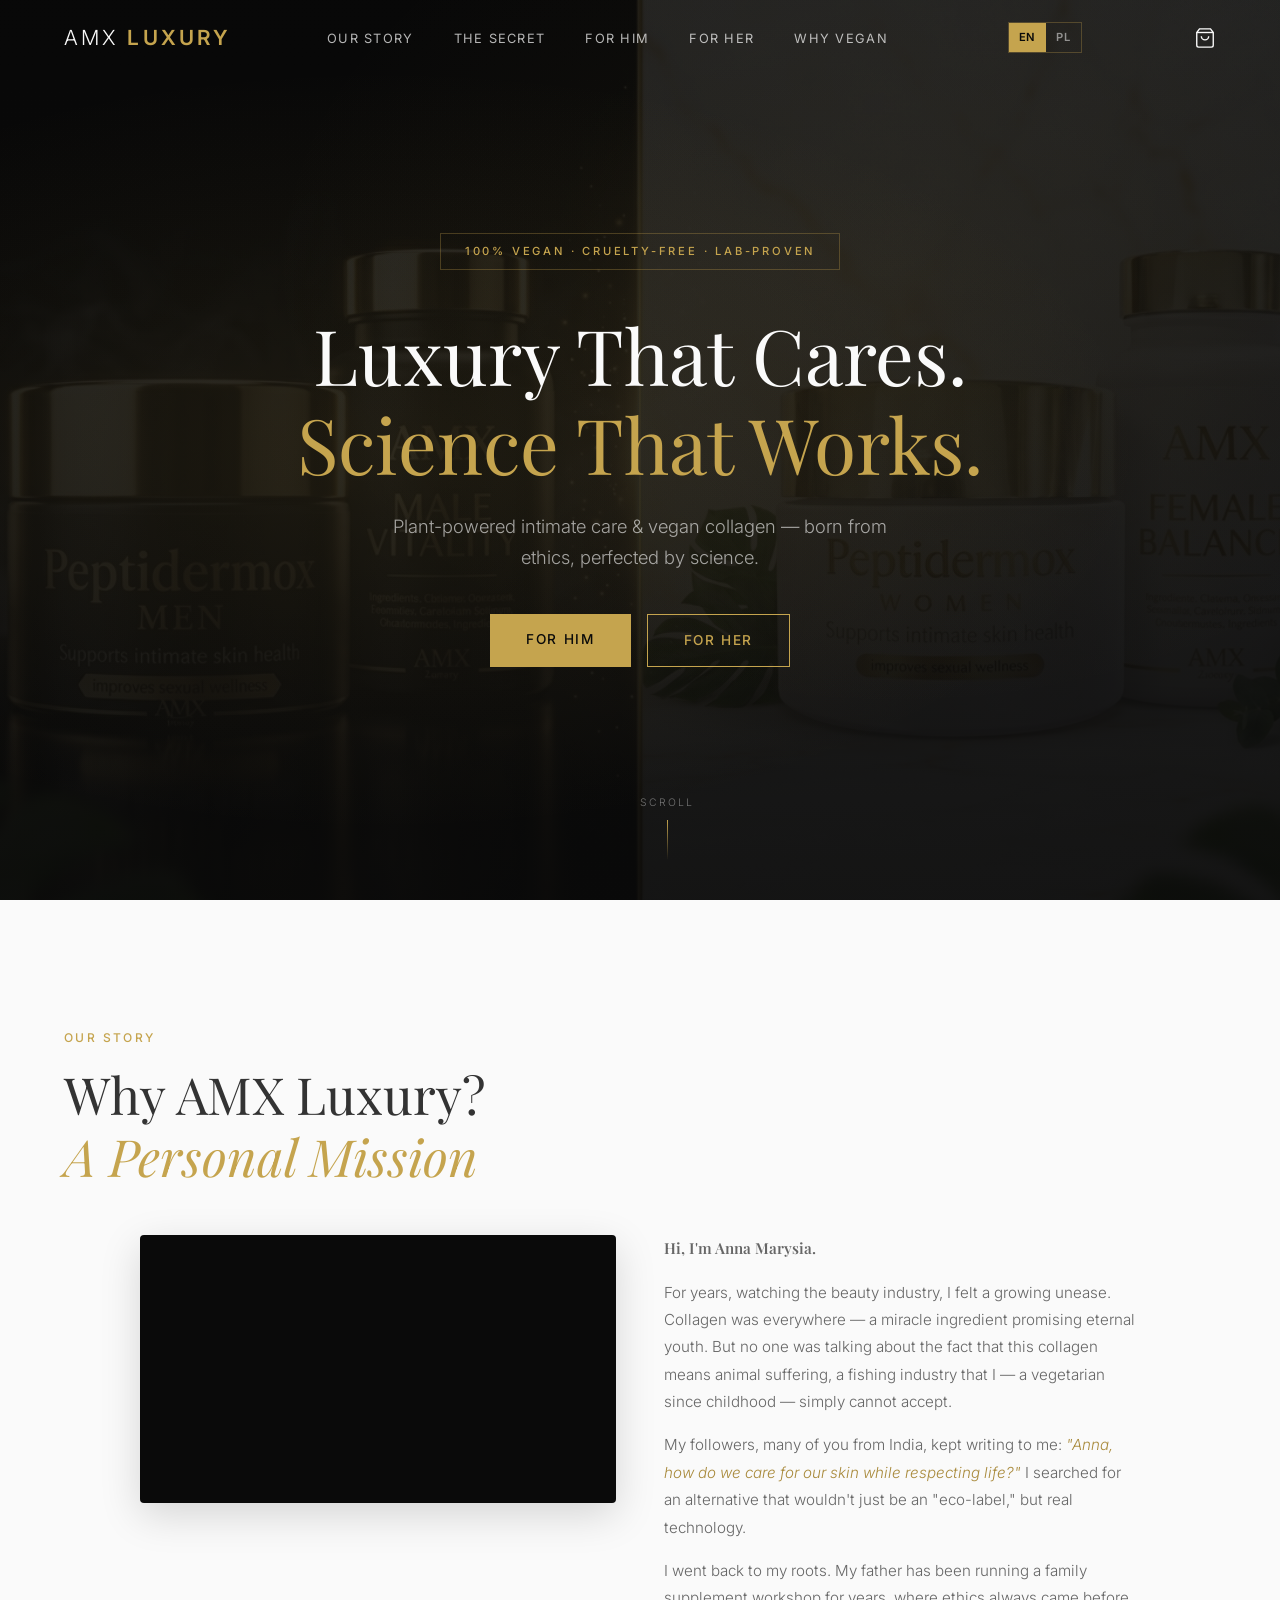
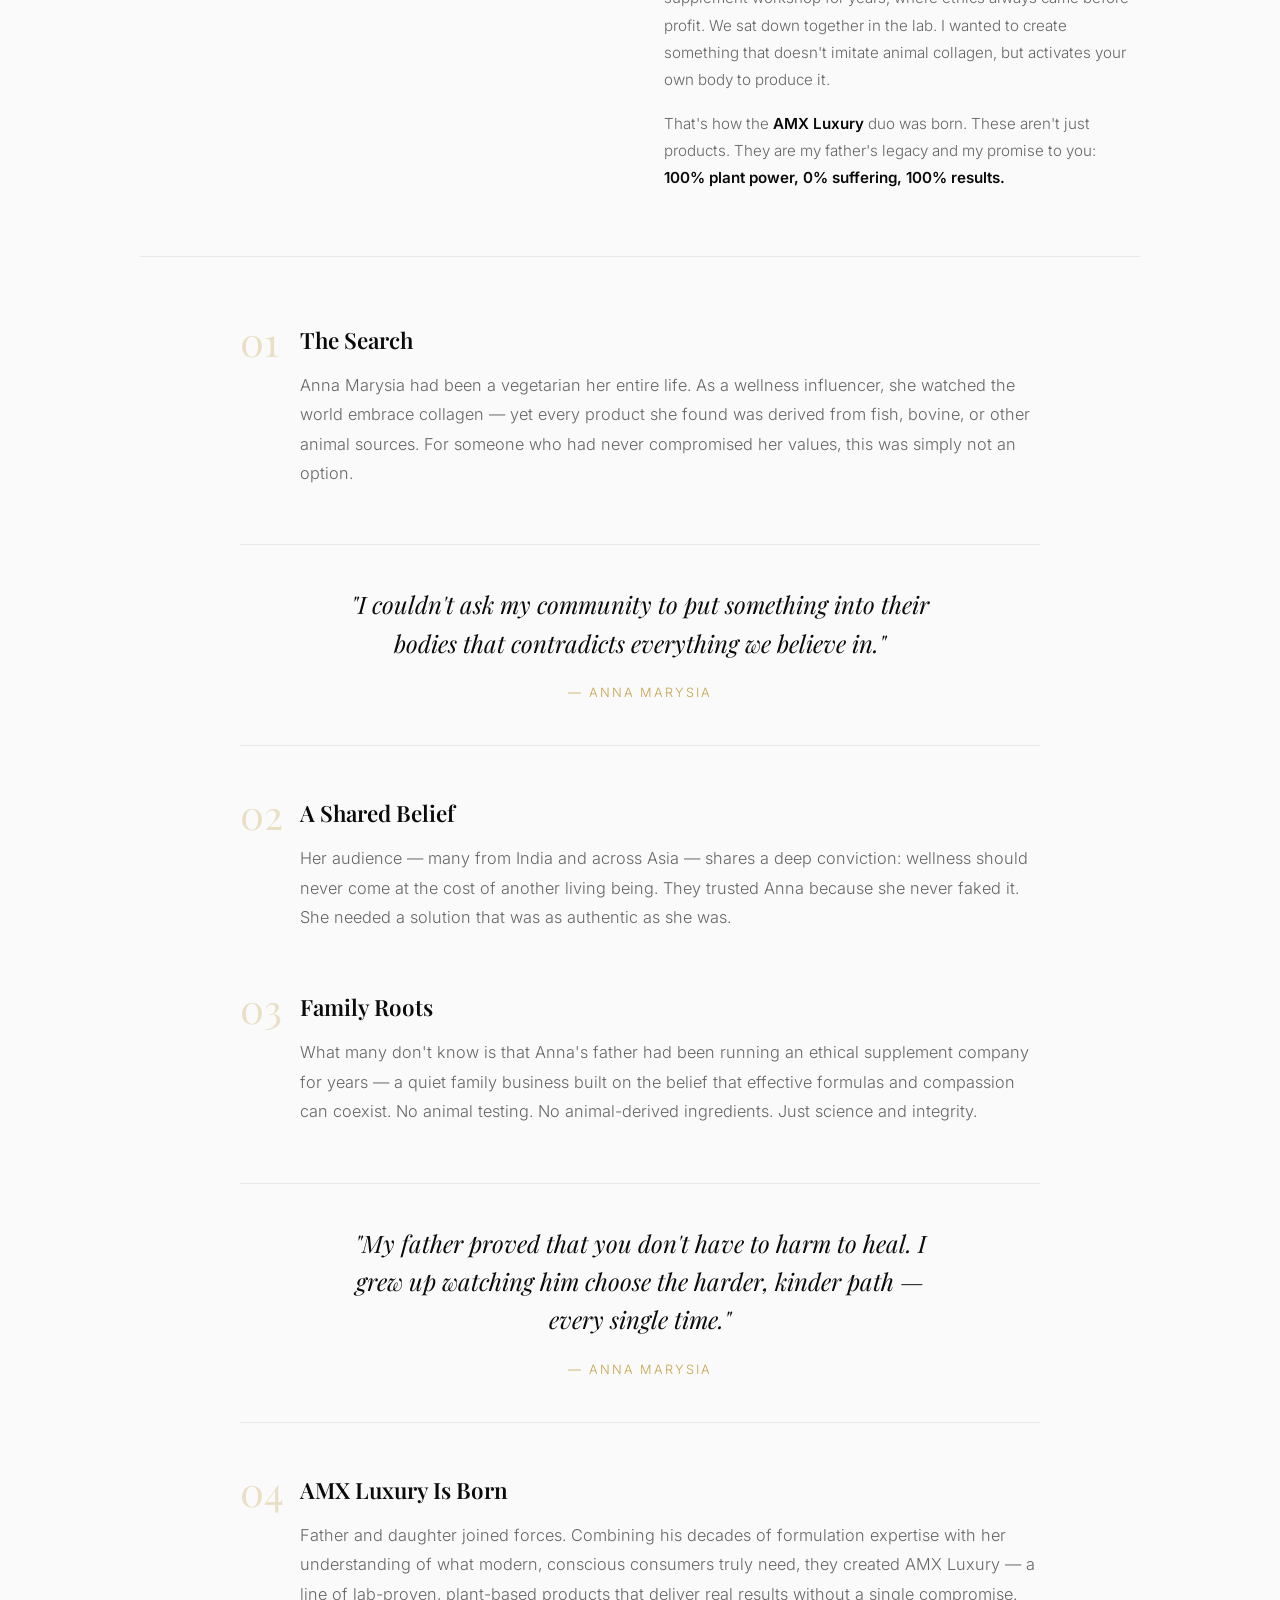
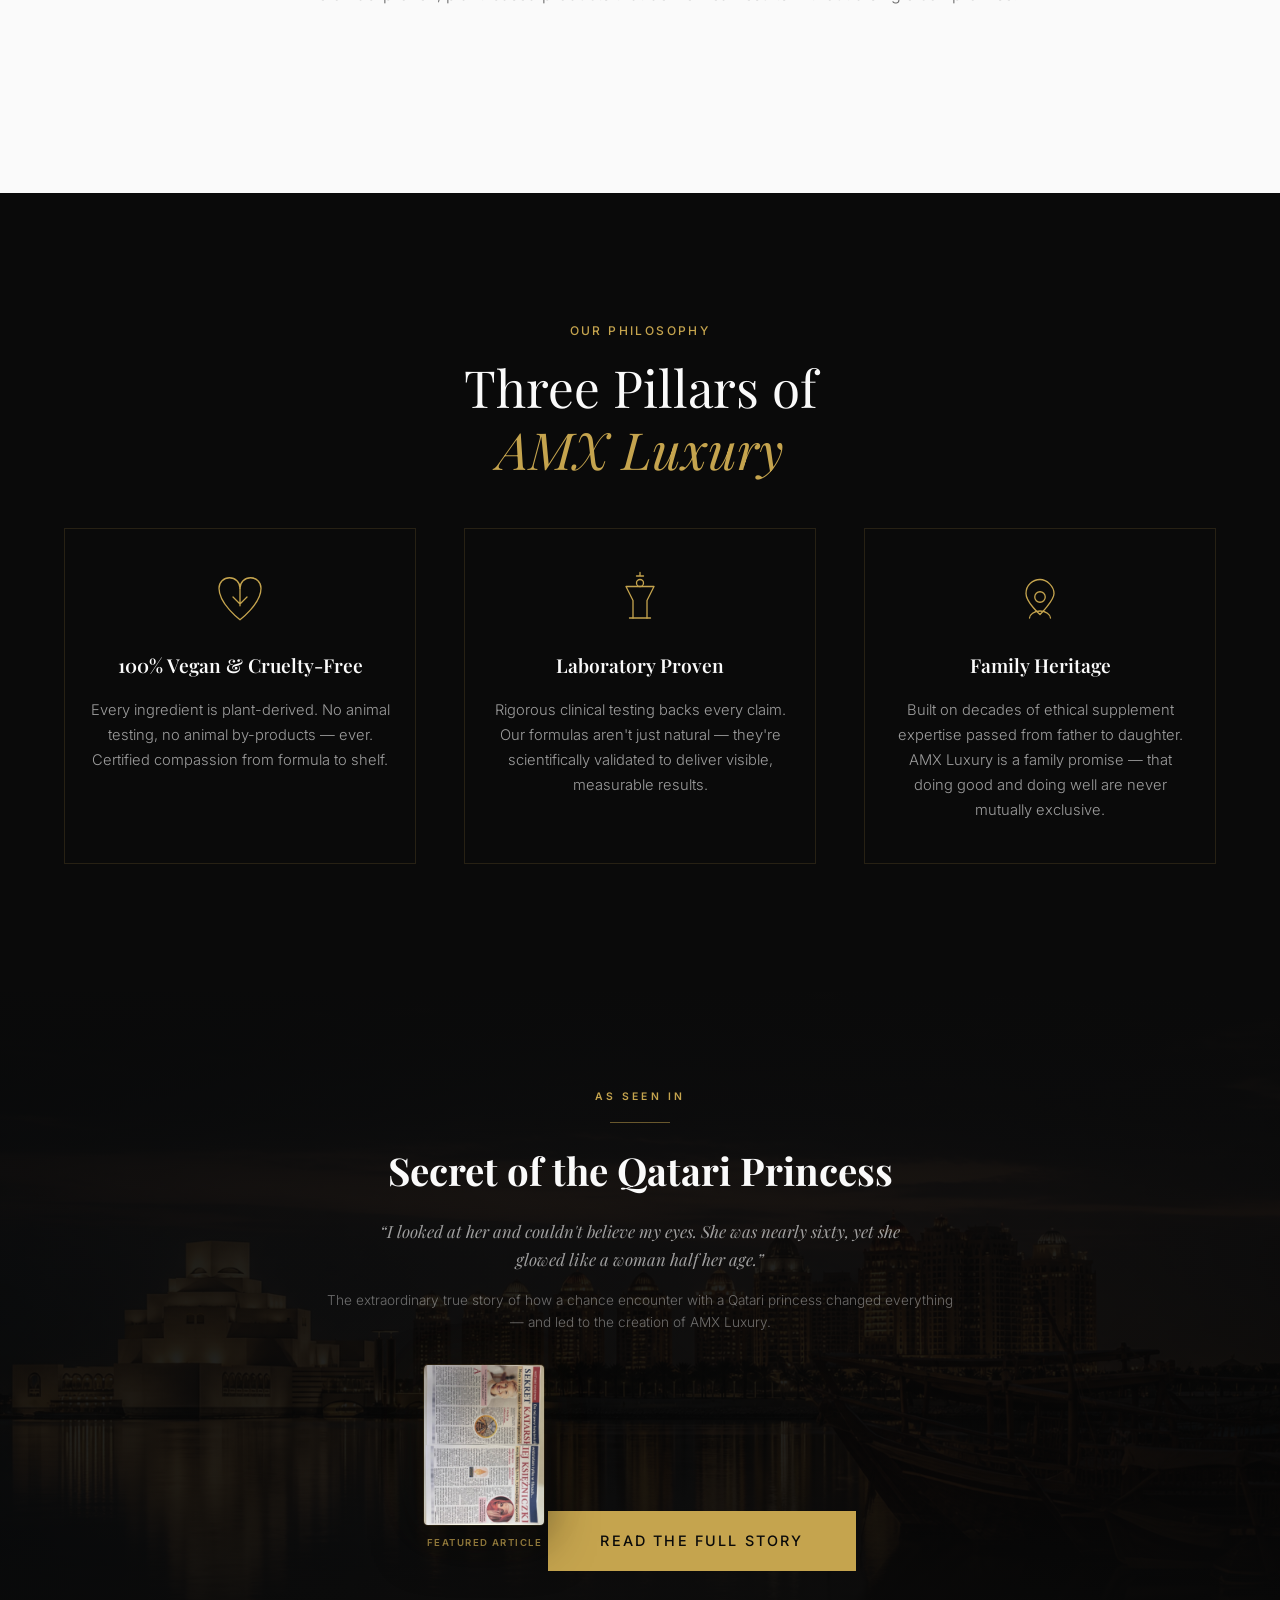
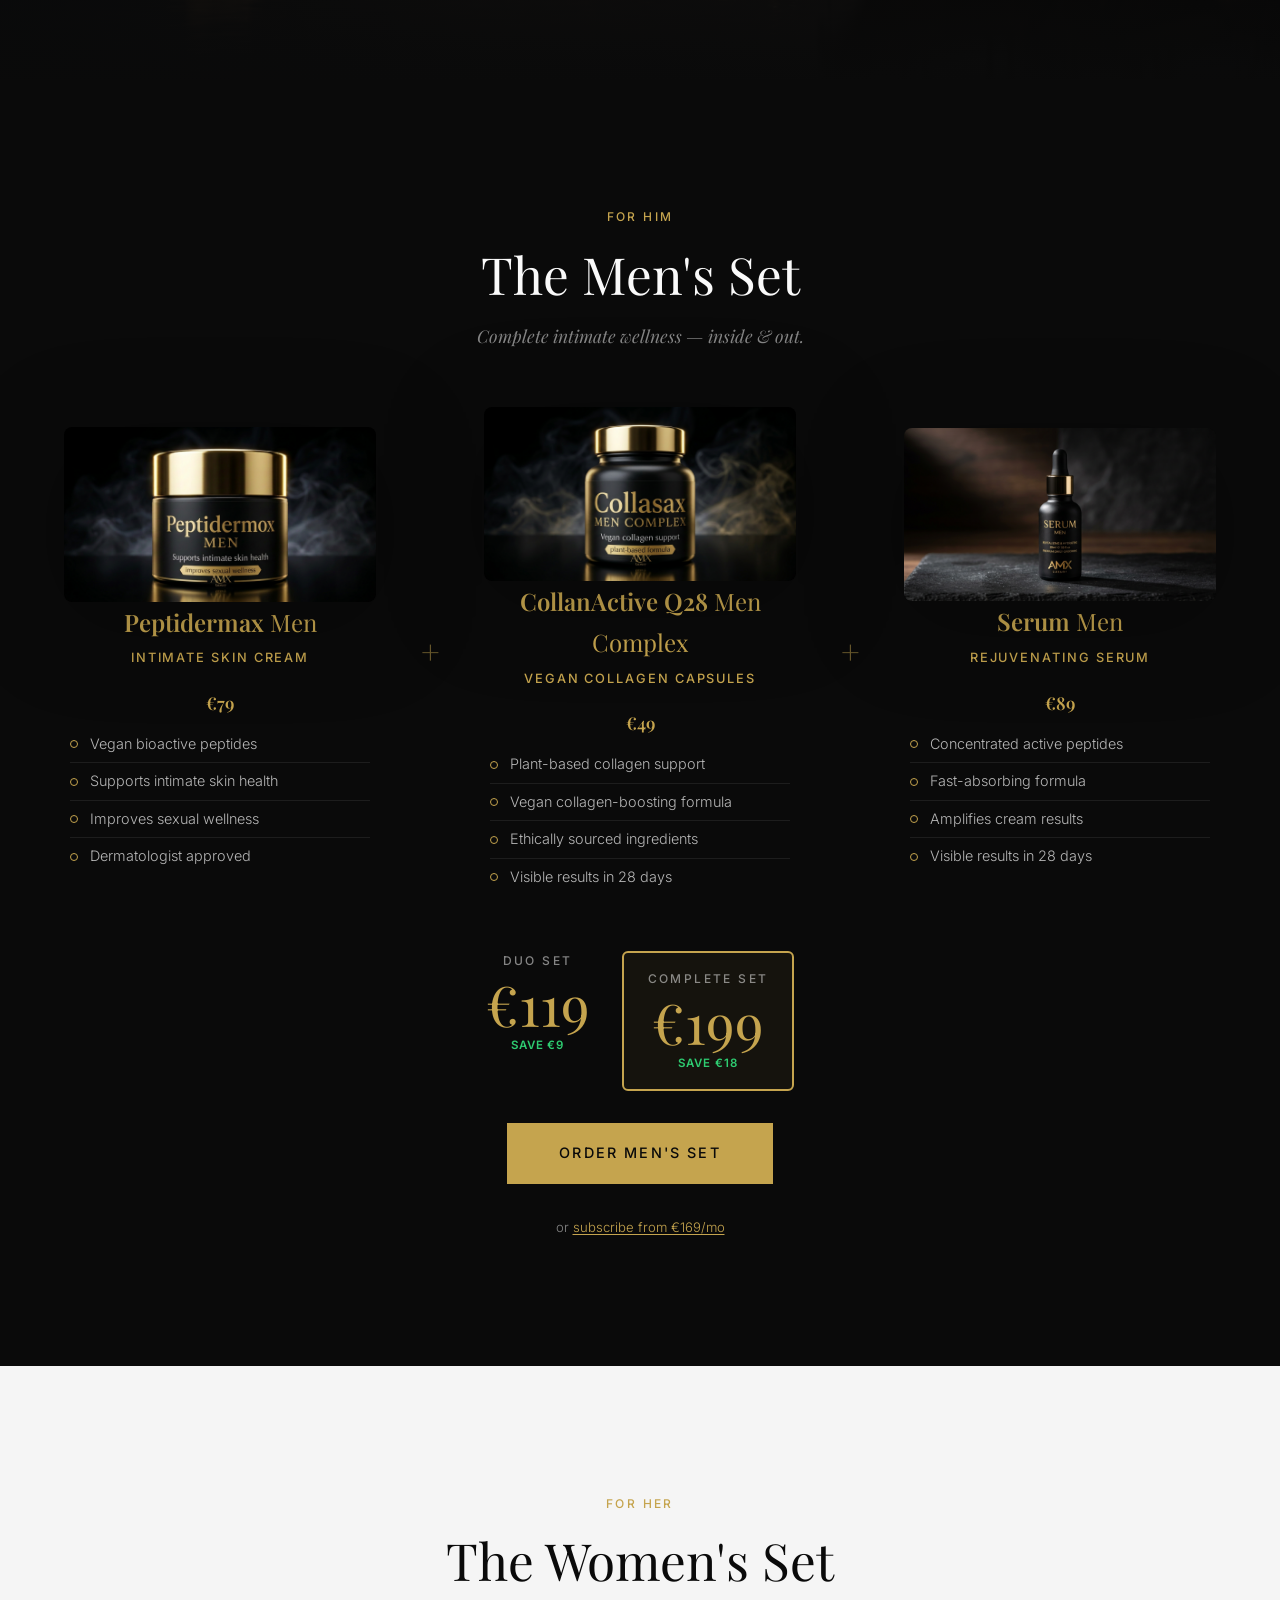
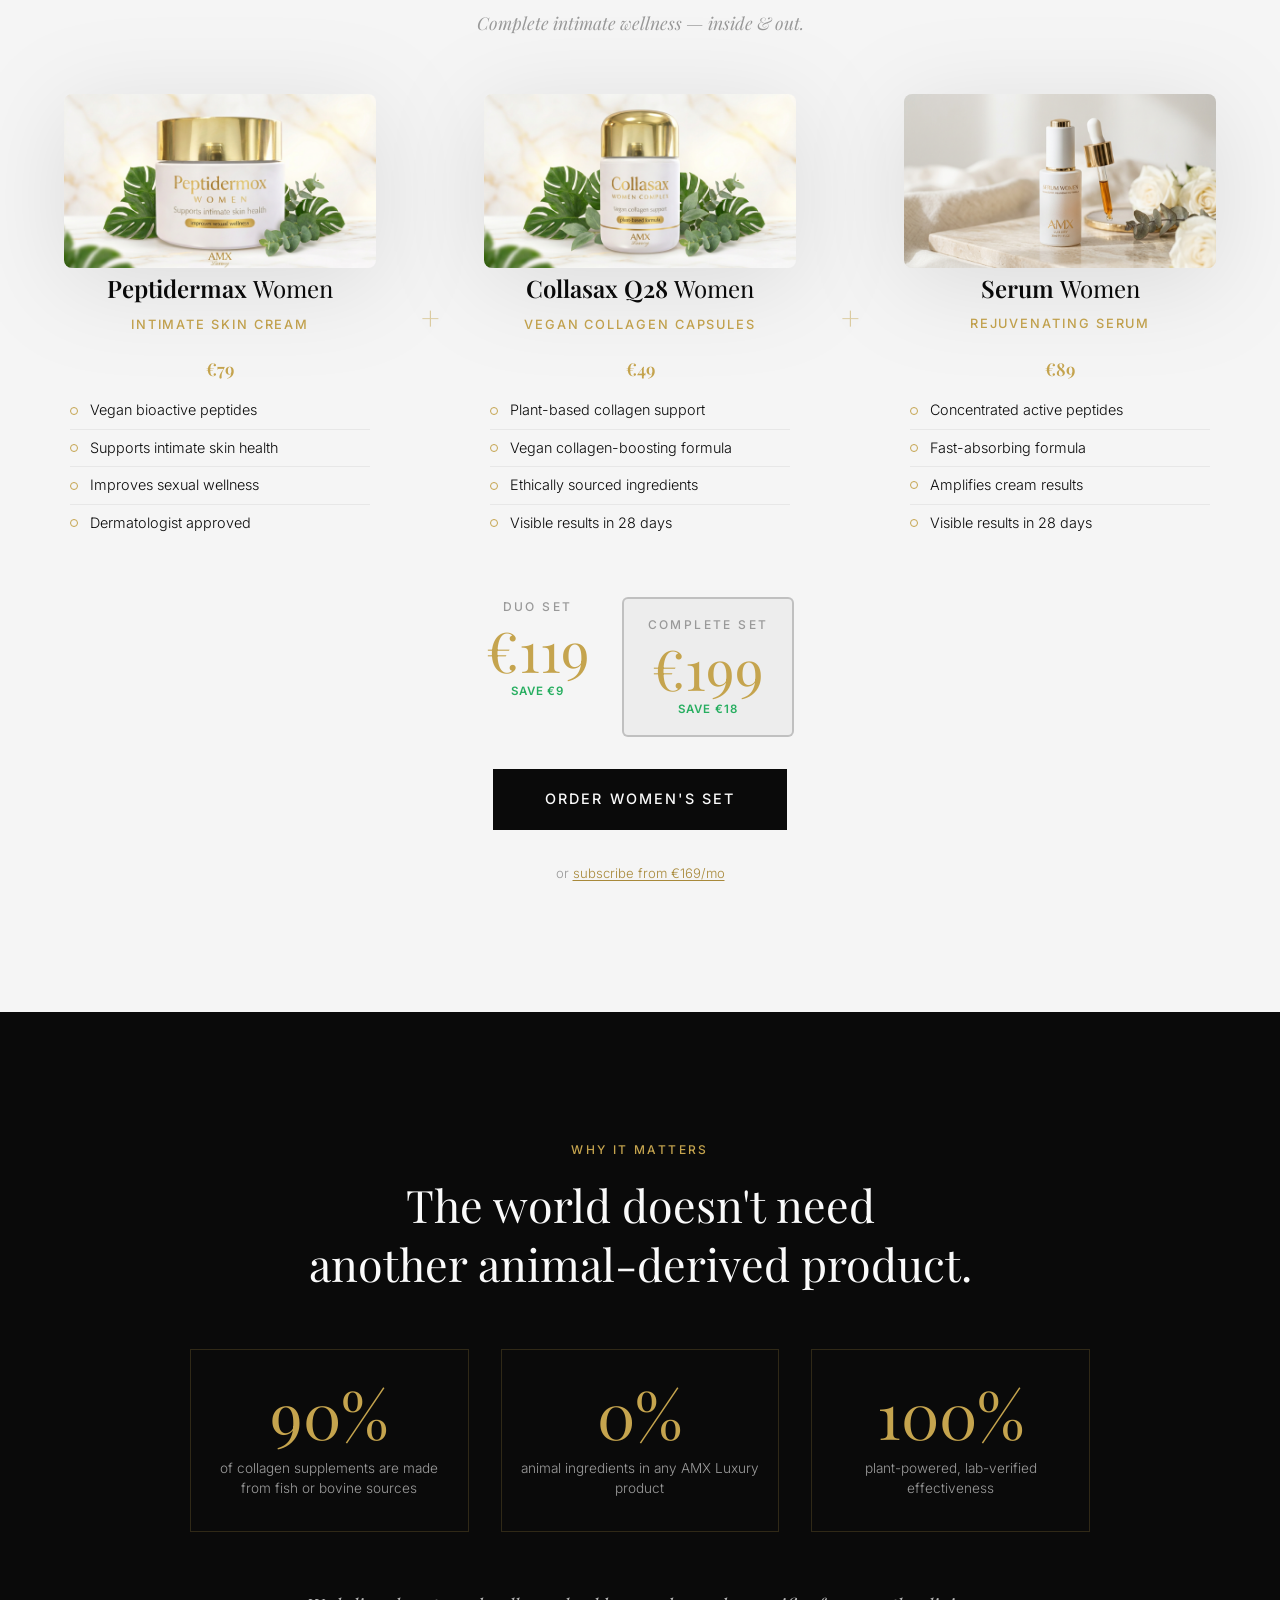
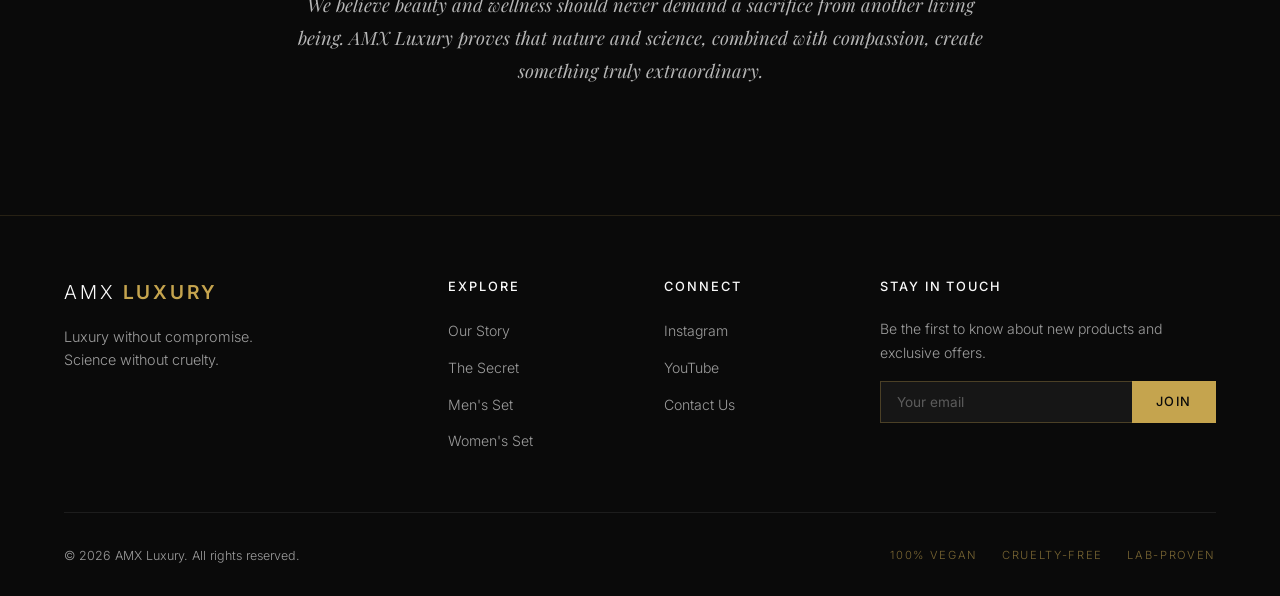
==== commit a87ea086: "Redesign press/article section with luxurious full-bleed hero layout Replace simple horizontal layou" ====
--- a/index.html
+++ b/index.html
@@ -199,19 +199,23 @@
     </div>
   </section>
 
-  <!-- ========== AS SEEN IN ========== -->
+  <!-- ========== THE SECRET — EDITORIAL FEATURE ========== -->
   <section class="press" id="press">
-    <div class="container">
-      <div class="press__inner reveal">
-        <a href="articles/sekret-katarskiej-ksiezniczki.html">
-          <img src="images/magazine-scan.png" alt="Magazine article — Secret of the Qatari Princess" class="press__img">
+    <div class="press__bg">
+      <img src="images/article-hero.jpg" alt="" class="press__bg-img">
+    </div>
+    <div class="container">
+      <div class="press__content reveal">
+        <div class="press__label" data-i18n="press.label">As Seen In</div>
+        <div class="press__divider"></div>
+        <h3 class="press__title" data-i18n="press.title">Secret of the Qatari Princess</h3>
+        <p class="press__quote" data-i18n="press.quote">&ldquo;I looked at her and couldn&rsquo;t believe my eyes. She was nearly sixty, yet she glowed like a woman half her age.&rdquo;</p>
+        <p class="press__desc" data-i18n="press.desc">Read the extraordinary true story of how a chance encounter with a Qatari princess changed everything &mdash; and led to the creation of AMX Luxury.</p>
+        <a href="articles/sekret-katarskiej-ksiezniczki.html" class="press__scan">
+          <img src="images/magazine-scan.png" alt="Magazine article" class="press__scan-img">
+          <span class="press__scan-badge" data-i18n="press.badge">Featured Article</span>
         </a>
-        <div class="press__info">
-          <div class="press__label" data-i18n="press.label">As Seen In</div>
-          <h3 class="press__title" data-i18n="press.title">Secret of the Qatari Princess</h3>
-          <p class="press__desc" data-i18n="press.desc">Read the extraordinary true story of how a chance encounter with a Qatari princess changed everything &mdash; and led to the creation of AMX Luxury.</p>
-          <a href="articles/sekret-katarskiej-ksiezniczki.html" class="press__link" data-i18n="press.link">Read the full story &rarr;</a>
-        </div>
+        <a href="articles/sekret-katarskiej-ksiezniczki.html" class="btn btn--gold btn--lg" data-i18n="press.cta">Read the Full Story</a>
       </div>
     </div>
   </section>
--- a/css/article.css
+++ b/css/article.css
@@ -335,62 +335,114 @@
 }
 .art-cta .btn { margin: 0 0.5rem; }
 
-/* ---------- "As Seen In" section on landing page ---------- */
+/* ---------- "The Secret" section on landing page ---------- */
 .press {
-  padding: 4rem 0;
-  background: rgba(197, 164, 78, 0.03);
-  border-top: 1px solid rgba(197, 164, 78, 0.08);
-  border-bottom: 1px solid rgba(197, 164, 78, 0.08);
-}
-.press__inner {
-  display: flex;
-  align-items: center;
-  gap: 2.5rem;
-  max-width: 780px;
+  position: relative;
+  padding: 6rem 0;
+  overflow: hidden;
+  text-align: center;
+}
+.press__bg {
+  position: absolute;
+  inset: 0;
+  z-index: 0;
+}
+.press__bg-img {
+  width: 100%;
+  height: 100%;
+  object-fit: cover;
+  filter: brightness(0.25) saturate(0.6);
+}
+.press__bg::after {
+  content: '';
+  position: absolute;
+  inset: 0;
+  background:
+    linear-gradient(to bottom,
+      rgba(10, 10, 10, 0.95) 0%,
+      rgba(10, 10, 10, 0.55) 30%,
+      rgba(10, 10, 10, 0.55) 70%,
+      rgba(10, 10, 10, 0.95) 100%
+    );
+}
+.press__content {
+  position: relative;
+  z-index: 1;
+  max-width: 640px;
   margin: 0 auto;
 }
-.press__img {
-  width: 140px;
+.press__label {
+  font-family: var(--font-sans);
+  font-size: 0.65rem;
+  font-weight: 600;
+  letter-spacing: 0.3em;
+  text-transform: uppercase;
+  color: var(--gold);
+  margin-bottom: 1rem;
+}
+.press__divider {
+  width: 60px;
+  height: 1px;
+  background: var(--gold);
+  margin: 0 auto 1.5rem;
+  opacity: 0.5;
+}
+.press__title {
+  font-family: var(--font-serif);
+  font-size: clamp(1.6rem, 3.5vw, 2.4rem);
+  font-weight: 700;
+  color: var(--white);
+  line-height: 1.2;
+  margin-bottom: 1.5rem;
+}
+.press__quote {
+  font-family: var(--font-serif);
+  font-size: 1.05rem;
+  font-style: italic;
+  line-height: 1.7;
+  color: rgba(255, 255, 255, 0.6);
+  margin-bottom: 1rem;
+  max-width: 520px;
+  margin-left: auto;
+  margin-right: auto;
+}
+.press__desc {
+  font-family: var(--font-sans);
+  font-size: 0.85rem;
+  color: rgba(255, 255, 255, 0.4);
+  line-height: 1.6;
+  margin-bottom: 2rem;
+}
+.press__scan {
+  display: inline-block;
+  position: relative;
+  margin-bottom: 2rem;
+  text-decoration: none;
+  transition: transform 0.4s cubic-bezier(0.22, 1, 0.36, 1);
+}
+.press__scan:hover {
+  transform: translateY(-4px) scale(1.02);
+}
+.press__scan-img {
+  width: 120px;
   height: auto;
   border-radius: 4px;
-  box-shadow: 0 8px 30px rgba(0, 0, 0, 0.4);
-  flex-shrink: 0;
-  transition: transform 0.3s;
-}
-.press__img:hover { transform: scale(1.03); }
-.press__info {
-  flex: 1;
-}
-.press__label {
-  font-family: var(--font-sans);
-  font-size: 0.65rem;
-  font-weight: 600;
-  letter-spacing: 0.2em;
-  text-transform: uppercase;
-  color: var(--gold);
-  margin-bottom: 0.5rem;
-}
-.press__title {
-  font-family: var(--font-serif);
-  font-size: 1.3rem;
-  font-weight: 600;
-  color: var(--white);
-  margin-bottom: 0.5rem;
-}
-.press__desc {
-  font-size: 0.88rem;
-  color: rgba(255, 255, 255, 0.5);
-  line-height: 1.6;
-  margin-bottom: 1rem;
-}
-.press__link {
-  font-size: 0.82rem;
-  color: var(--gold);
-  text-decoration: none;
-  font-weight: 500;
-  transition: opacity 0.2s;
-}
-.press__link:hover { opacity: 0.7; }
+  box-shadow:
+    0 16px 48px rgba(0, 0, 0, 0.5),
+    0 0 0 1px rgba(197, 164, 78, 0.15),
+    0 0 60px rgba(197, 164, 78, 0.06);
+}
+.press__scan-badge {
+  display: block;
+  margin-top: 0.6rem;
+  font-family: var(--font-sans);
+  font-size: 0.6rem;
+  font-weight: 600;
+  letter-spacing: 0.15em;
+  text-transform: uppercase;
+  color: var(--gold);
+  opacity: 0.7;
+}
 
 /* ---------- Responsive ---------- */
 @media (max-width: 768px) {
@@ -426,10 +478,10 @@
     flex-direction: column;
     text-align: center;
   }
-  .press__inner {
-    flex-direction: column;
-    text-align: center;
-    padding: 0 1.5rem;
-  }
-  .press__img { width: 120px; }
-}
+  .press {
+    padding: 4rem 0;
+  }
+  .press__scan-img {
+    width: 100px;
+  }
+}
